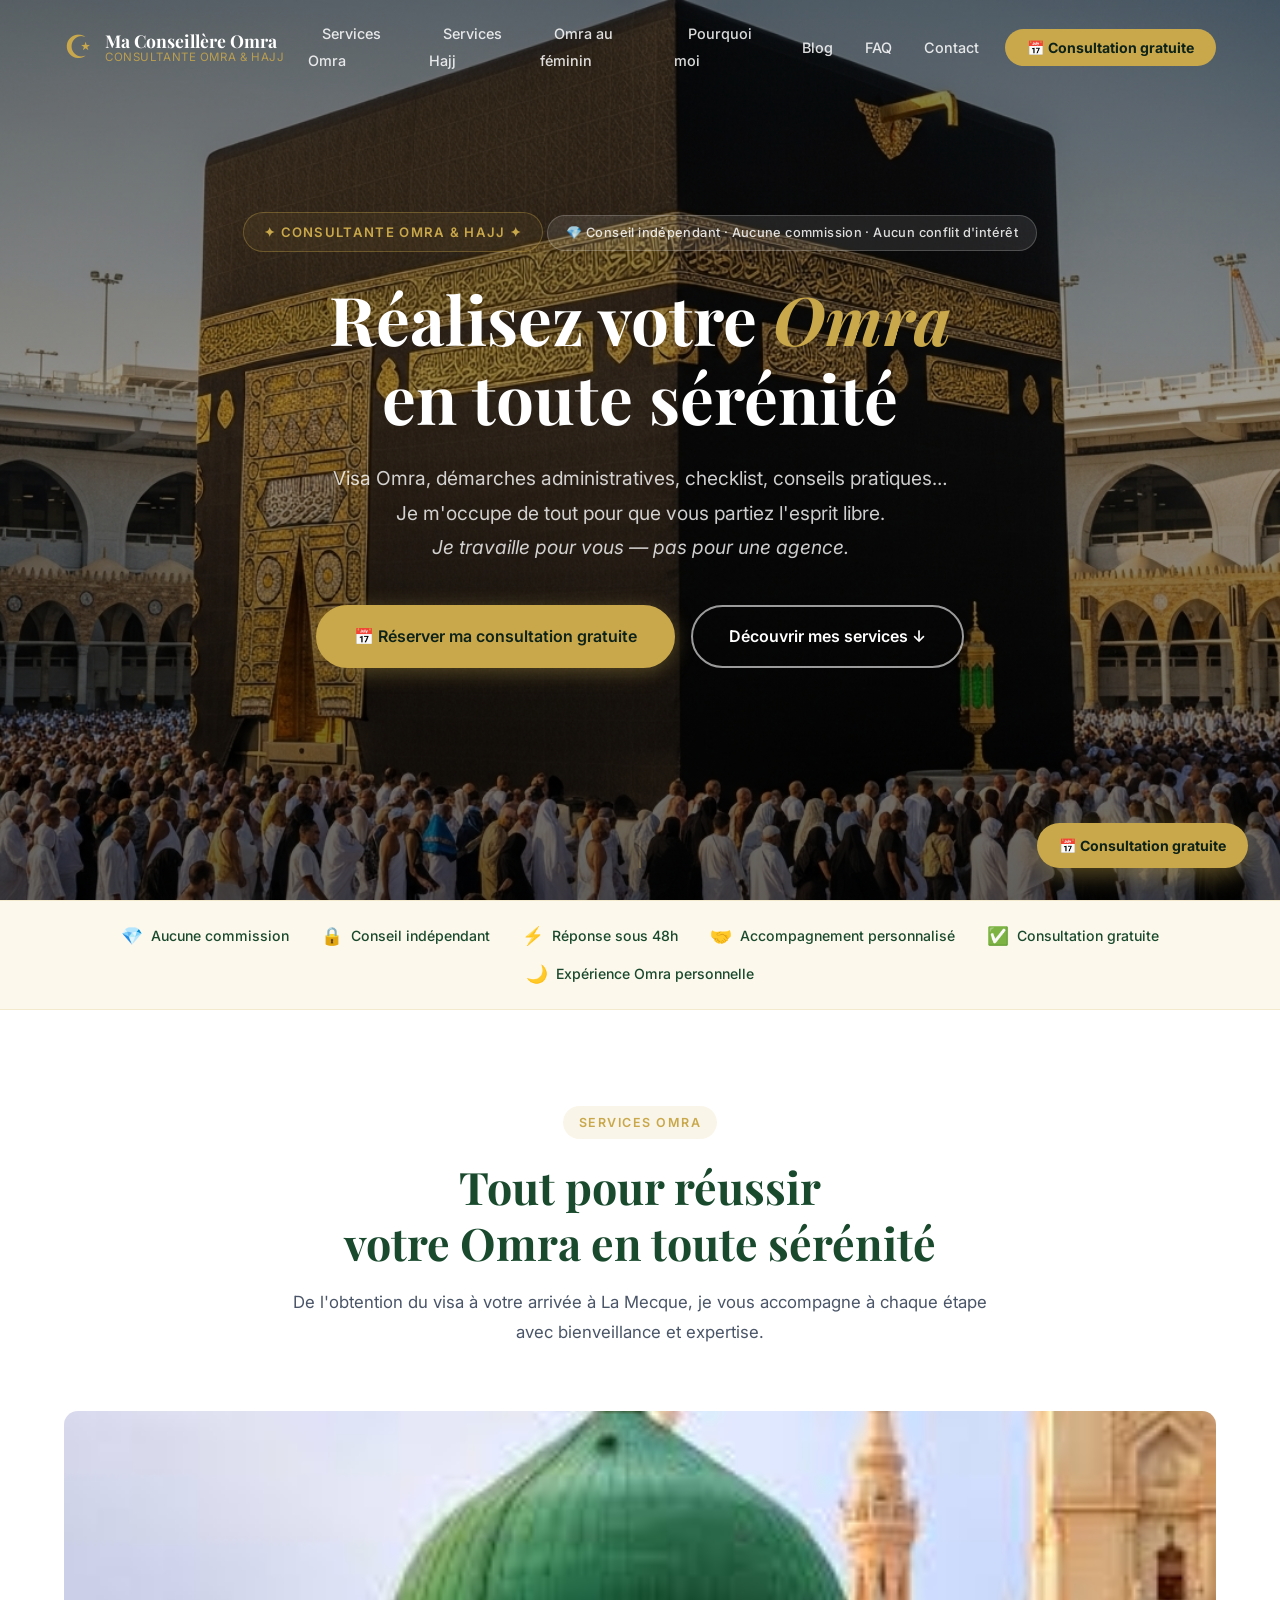
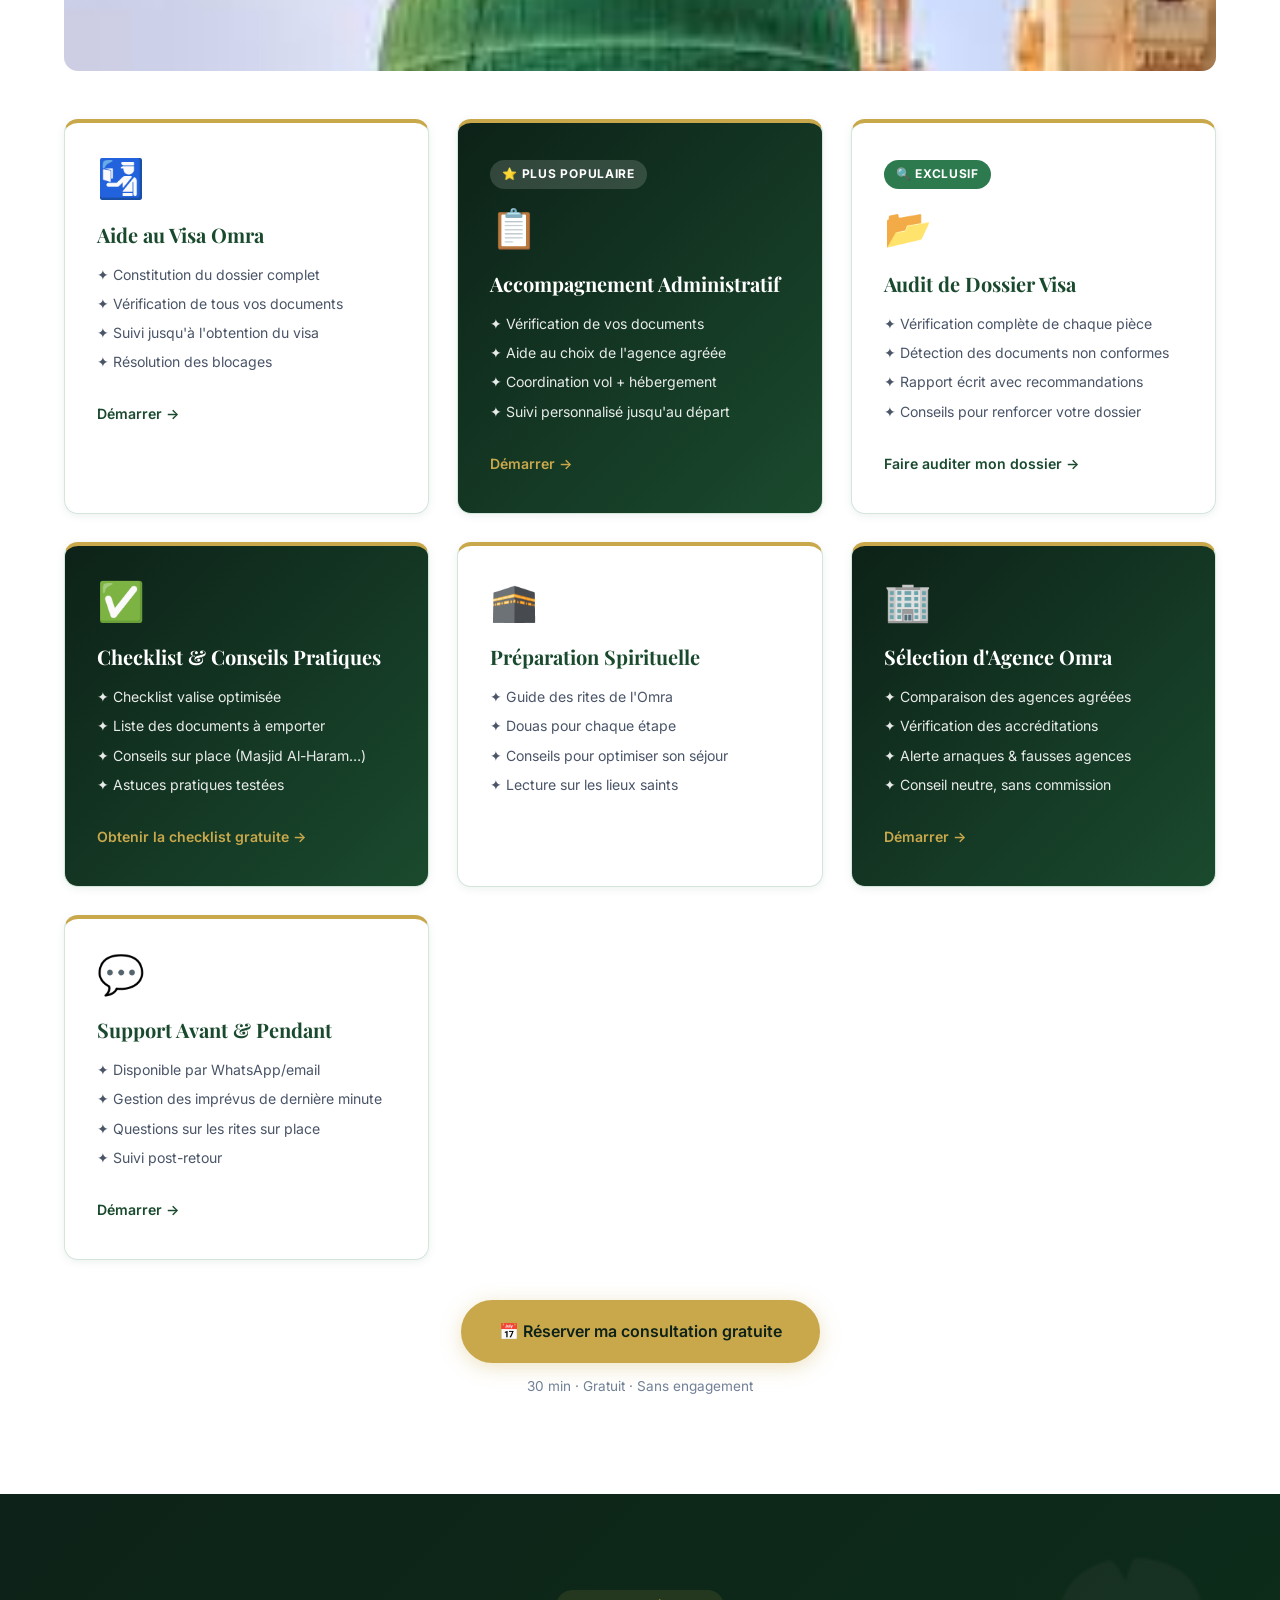
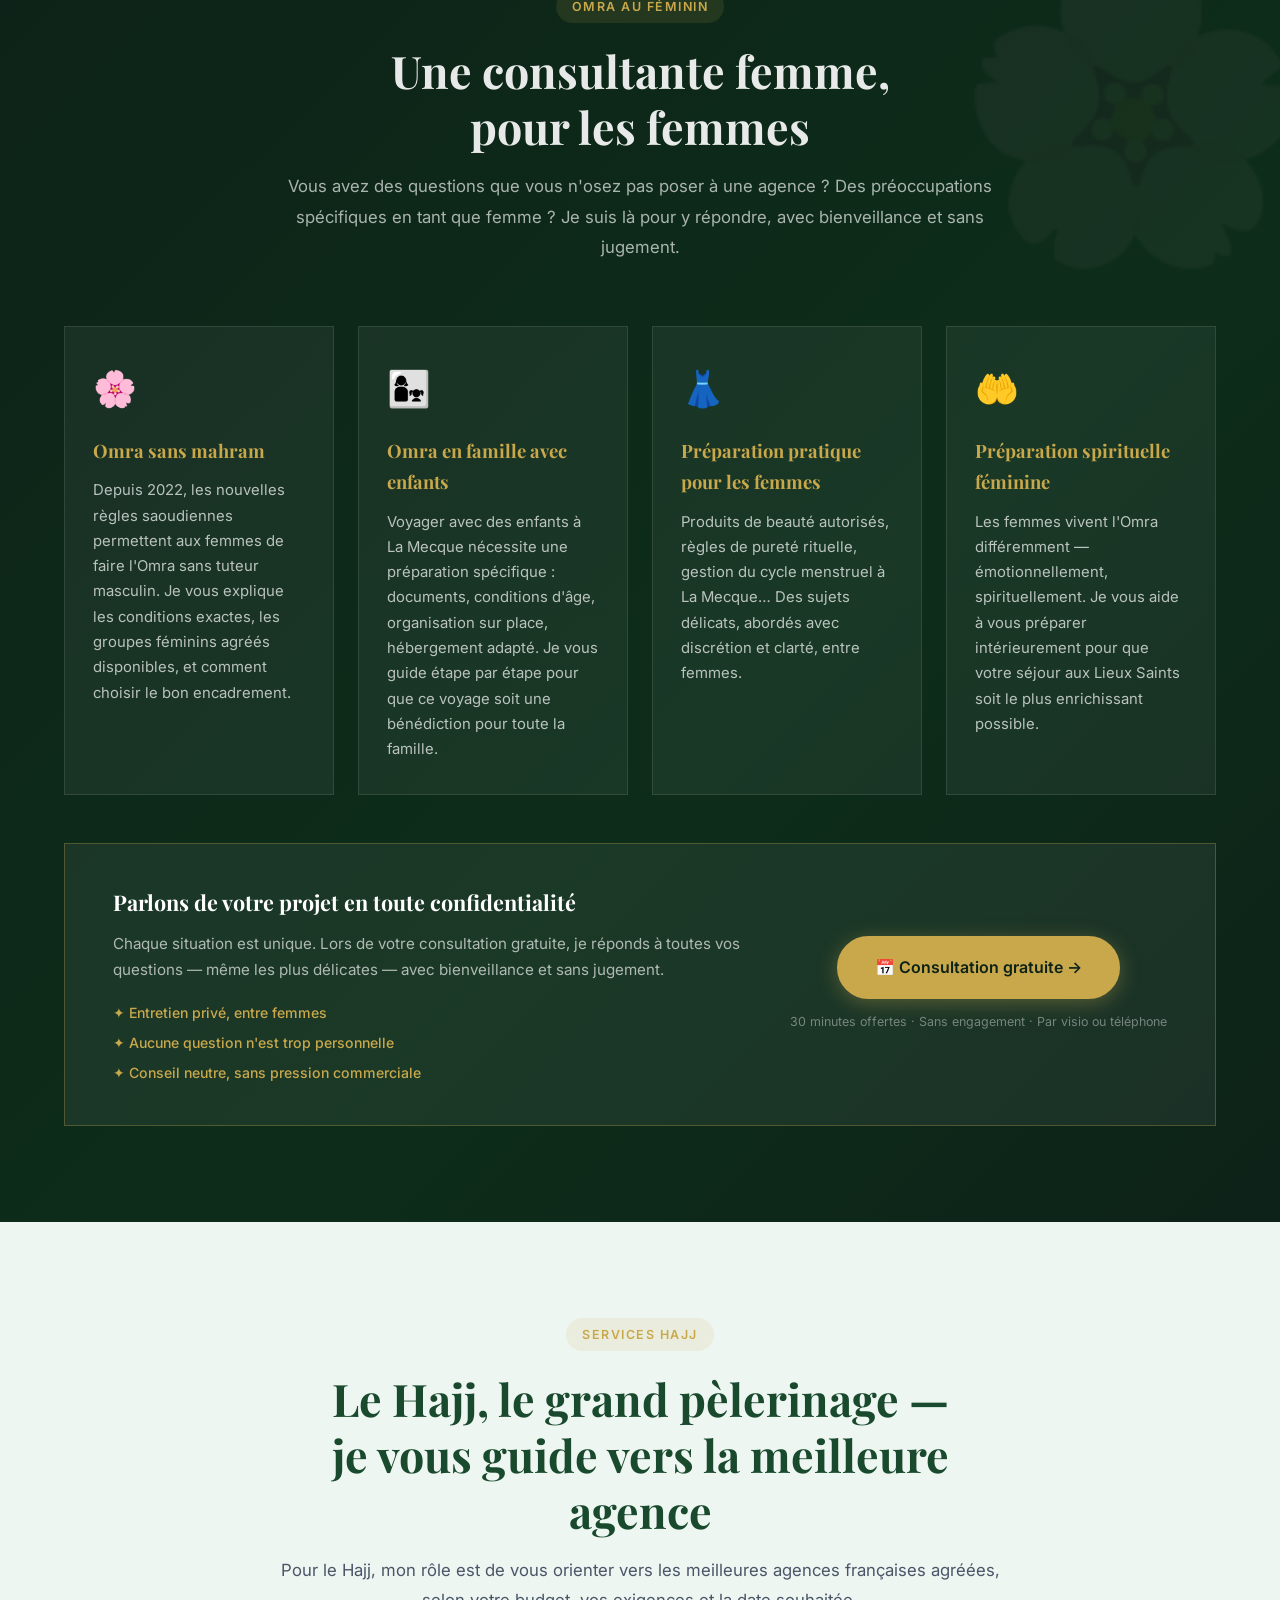
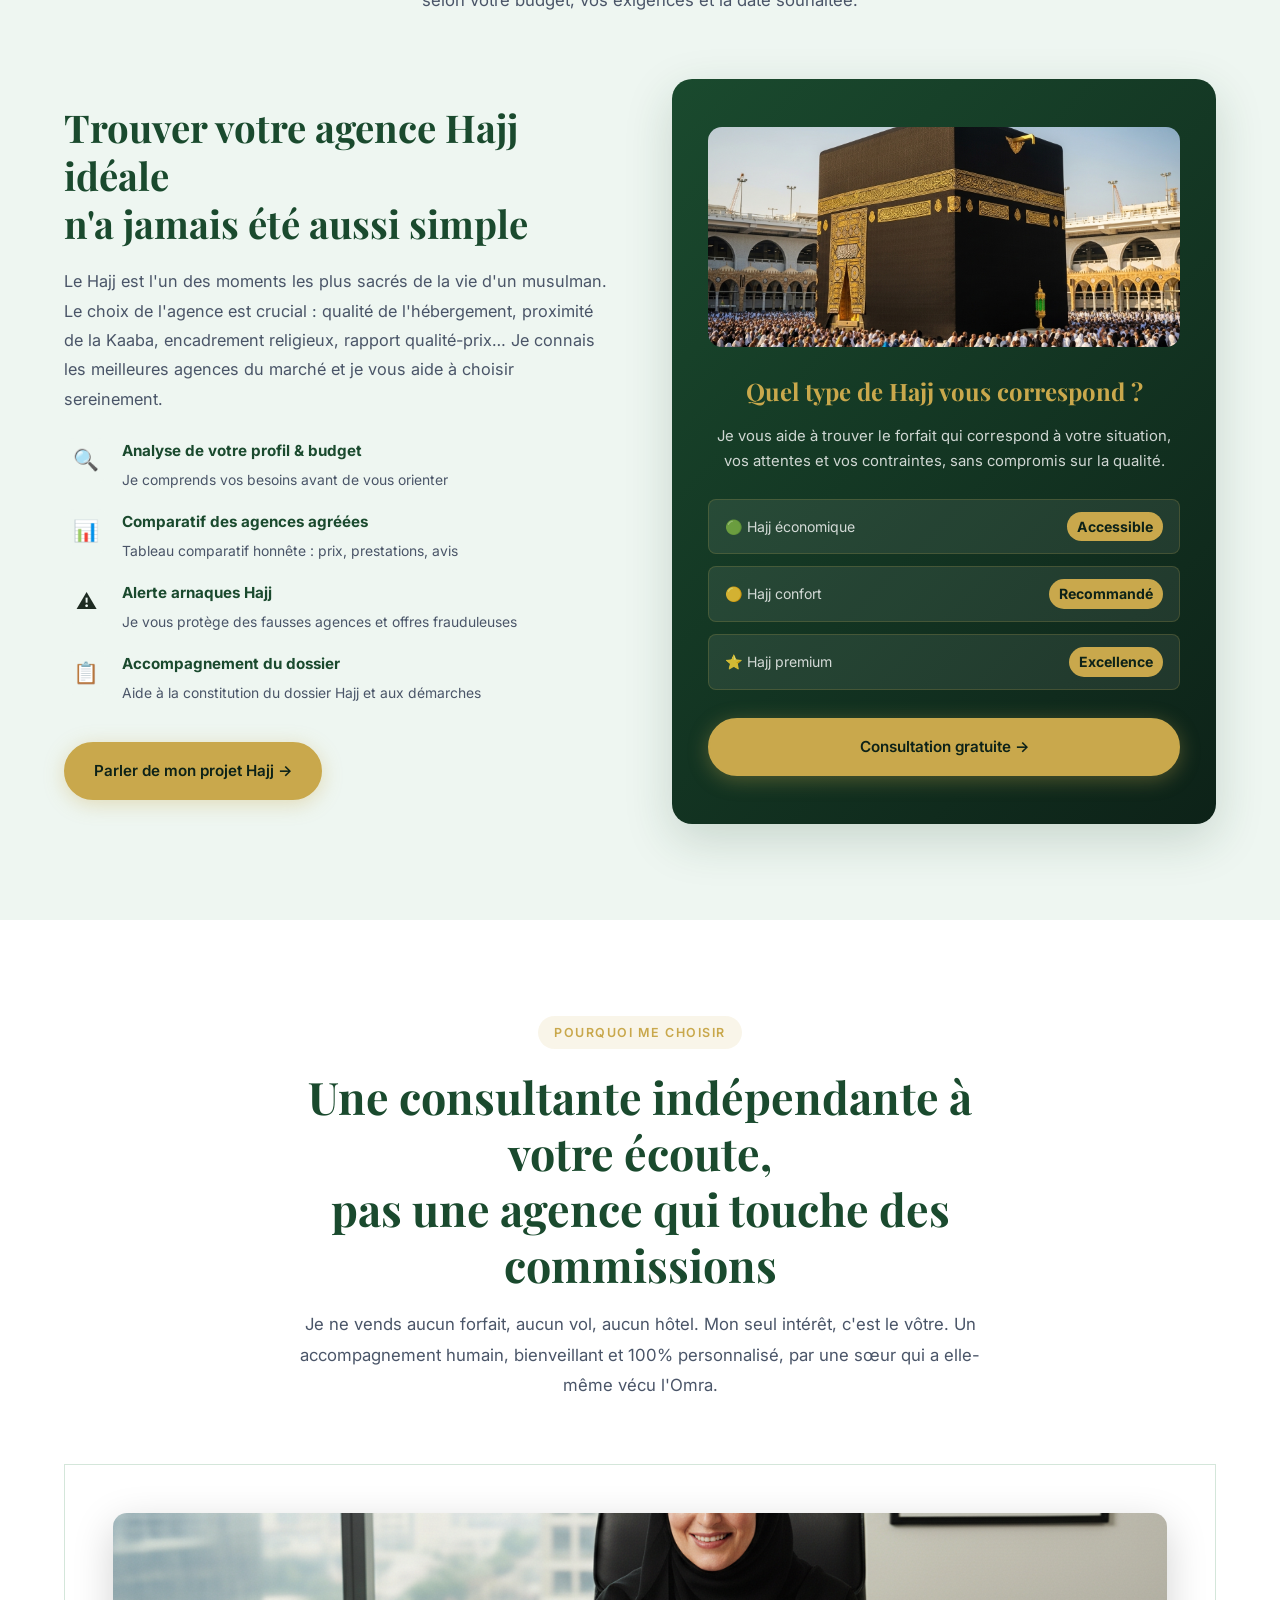
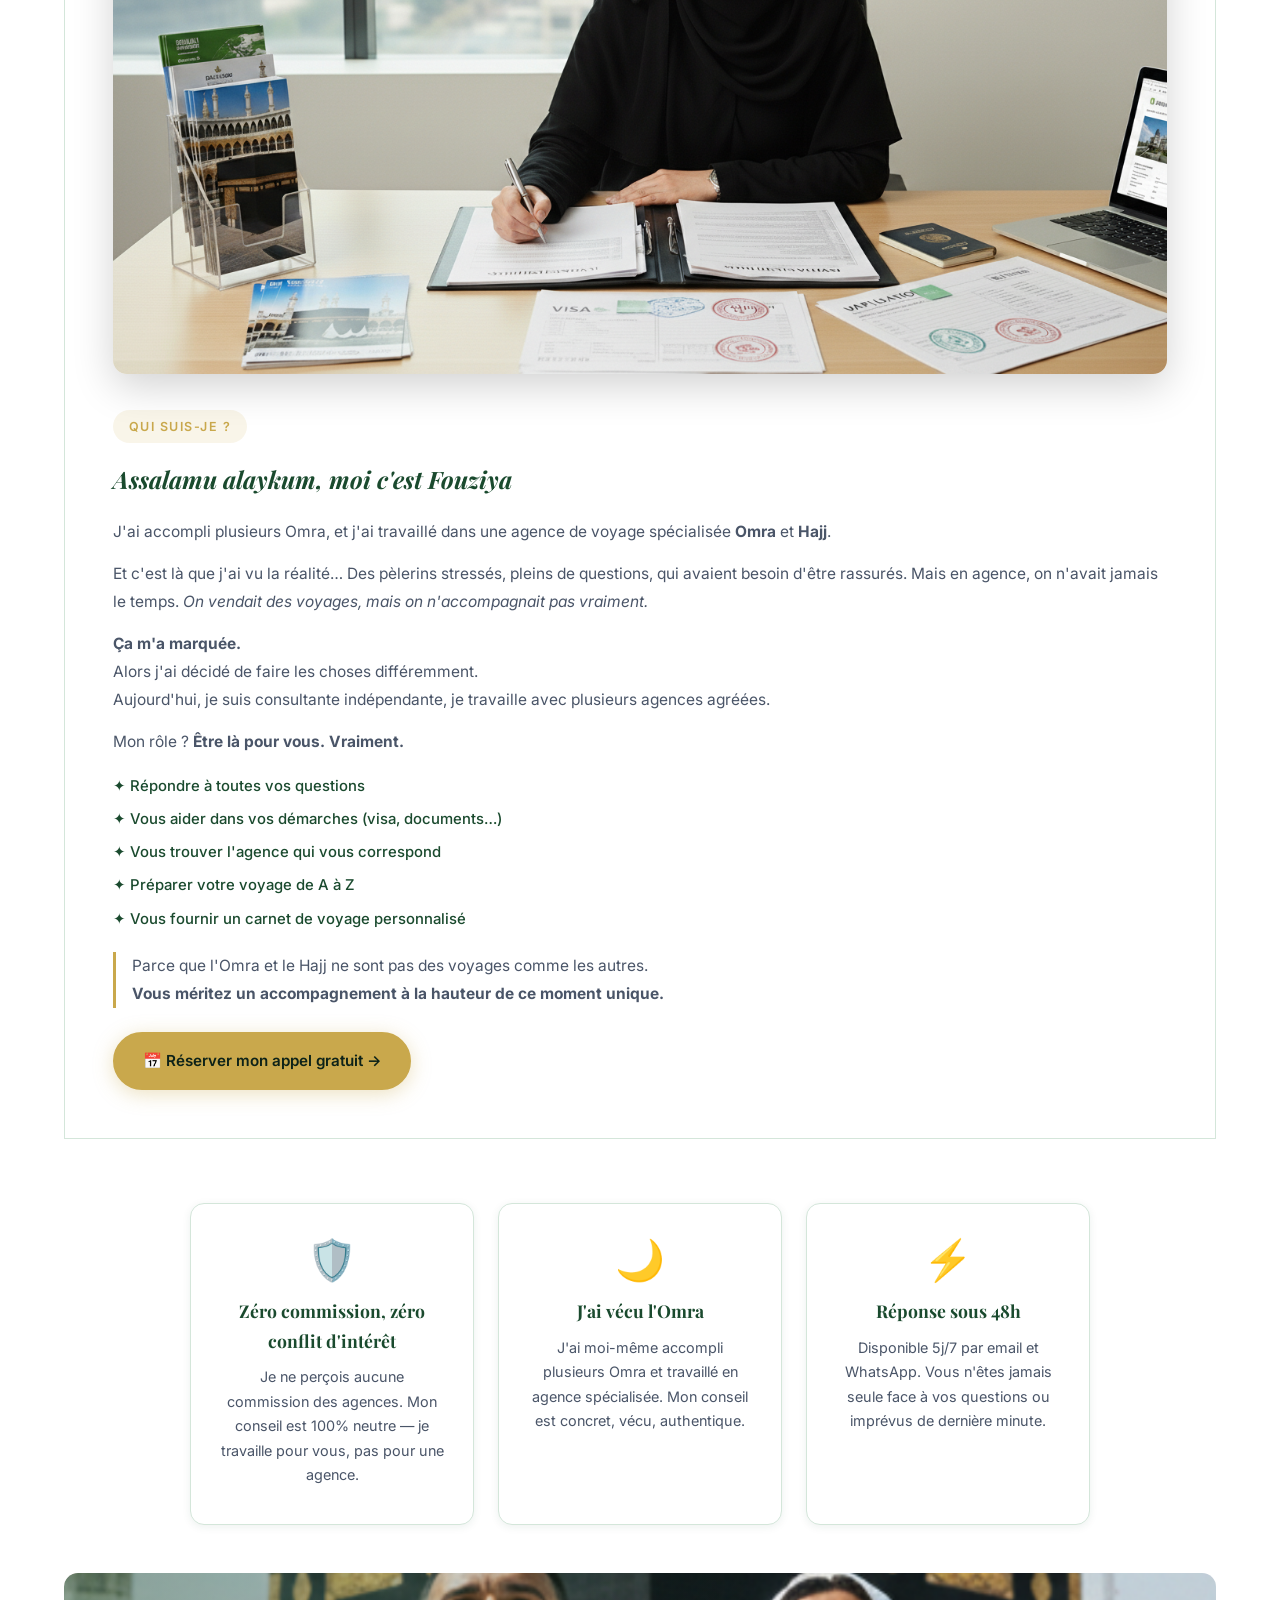
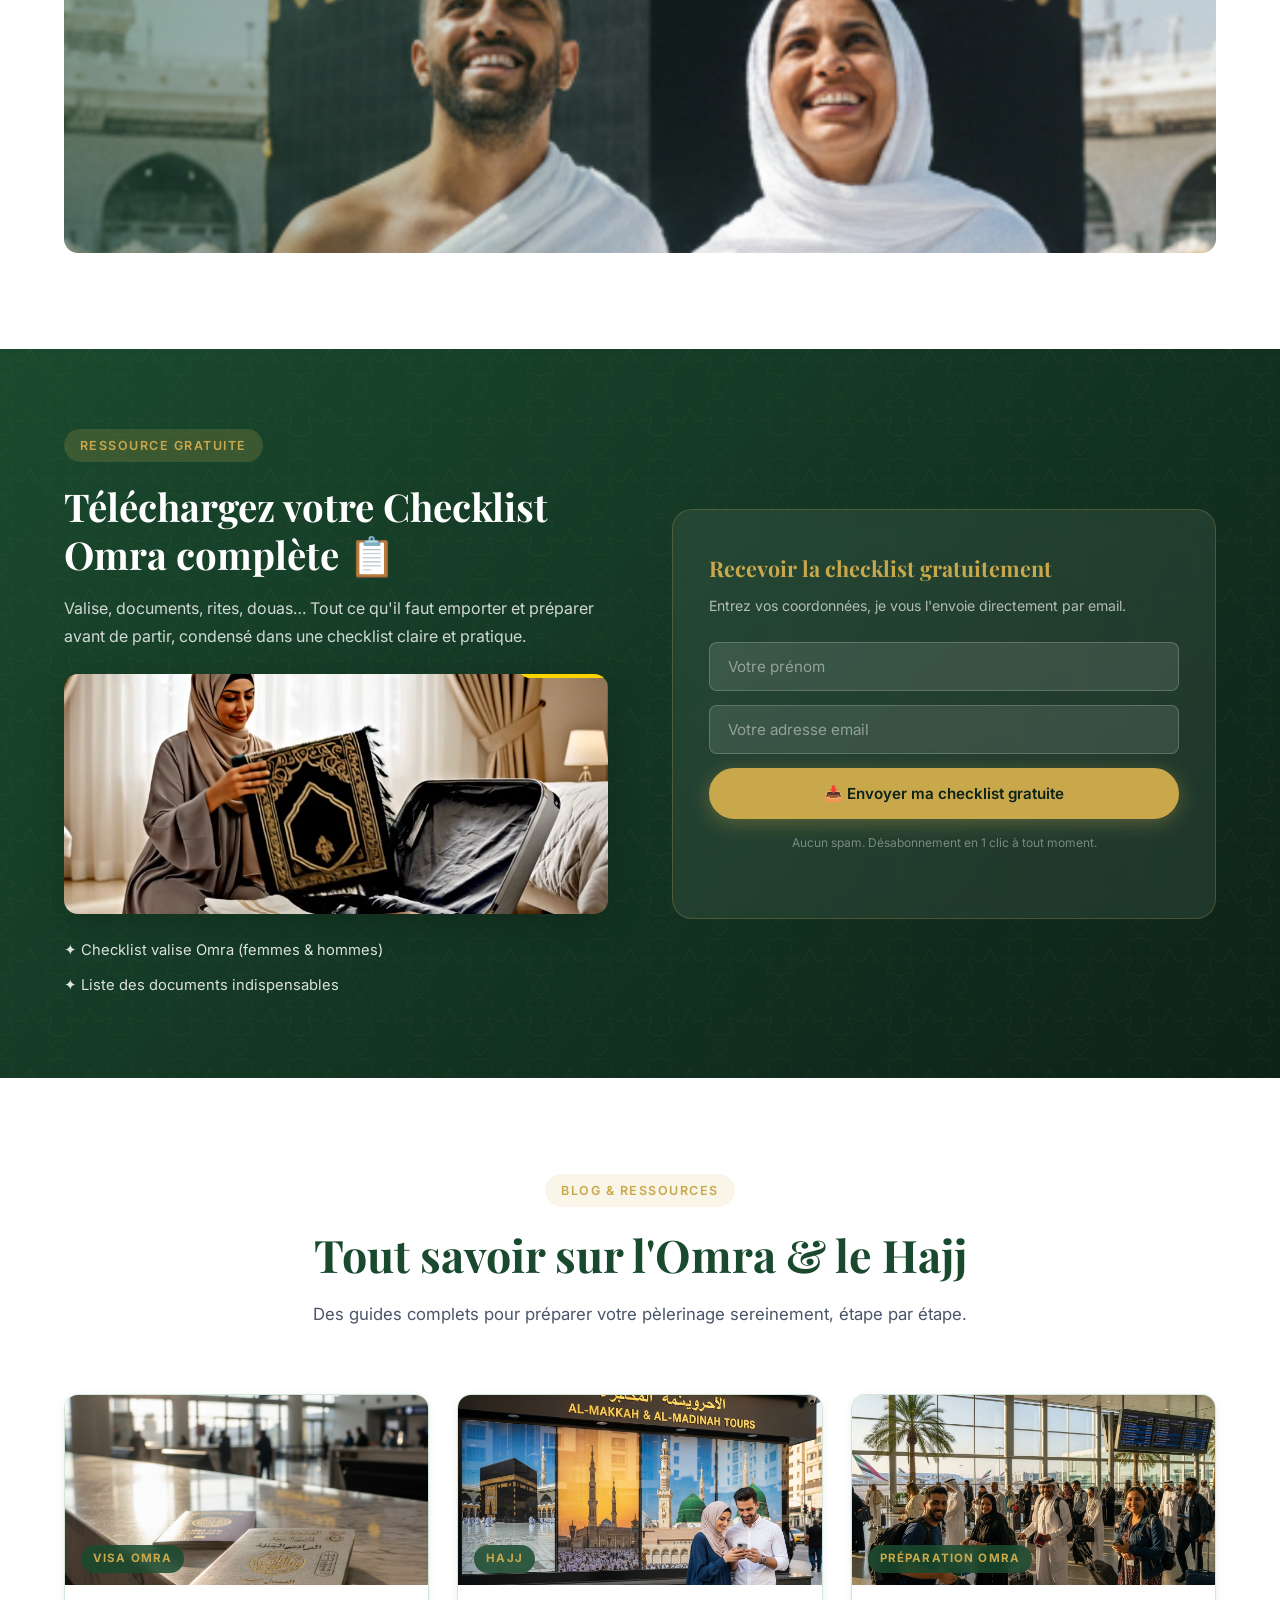
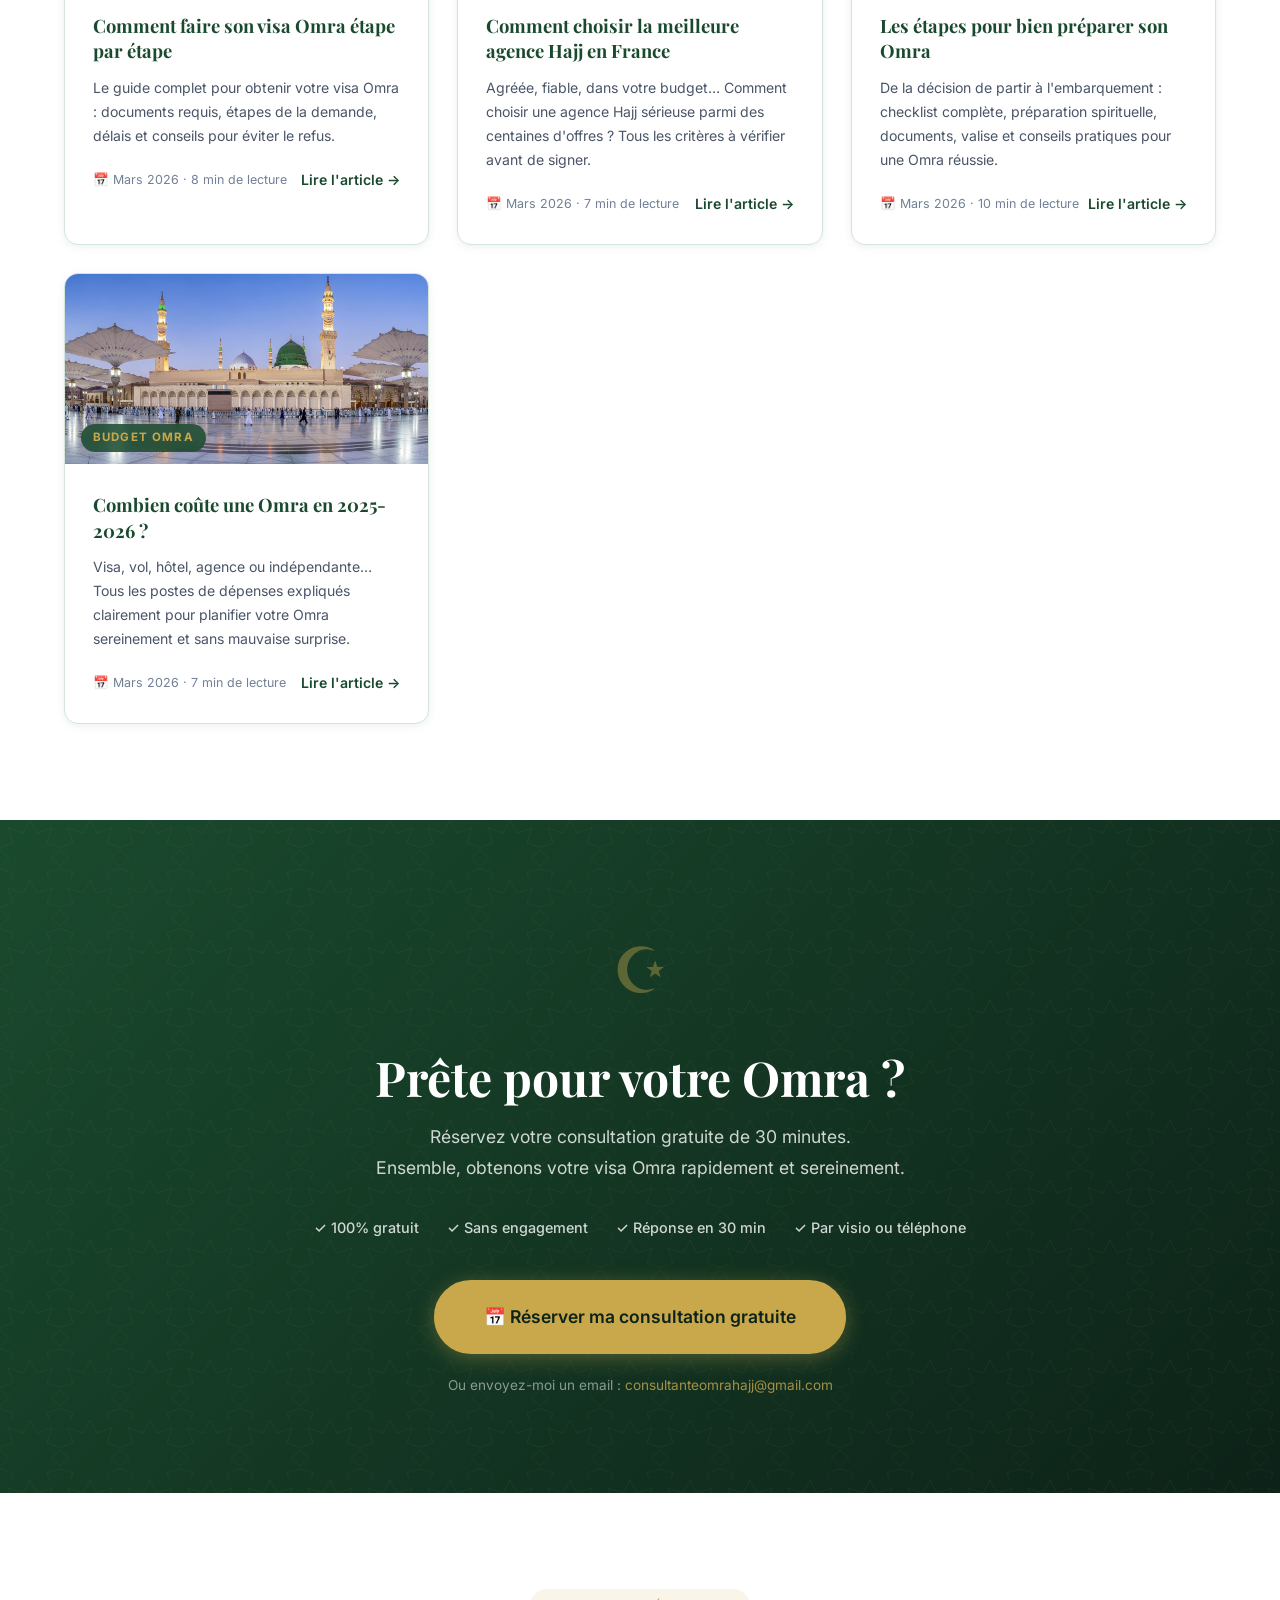
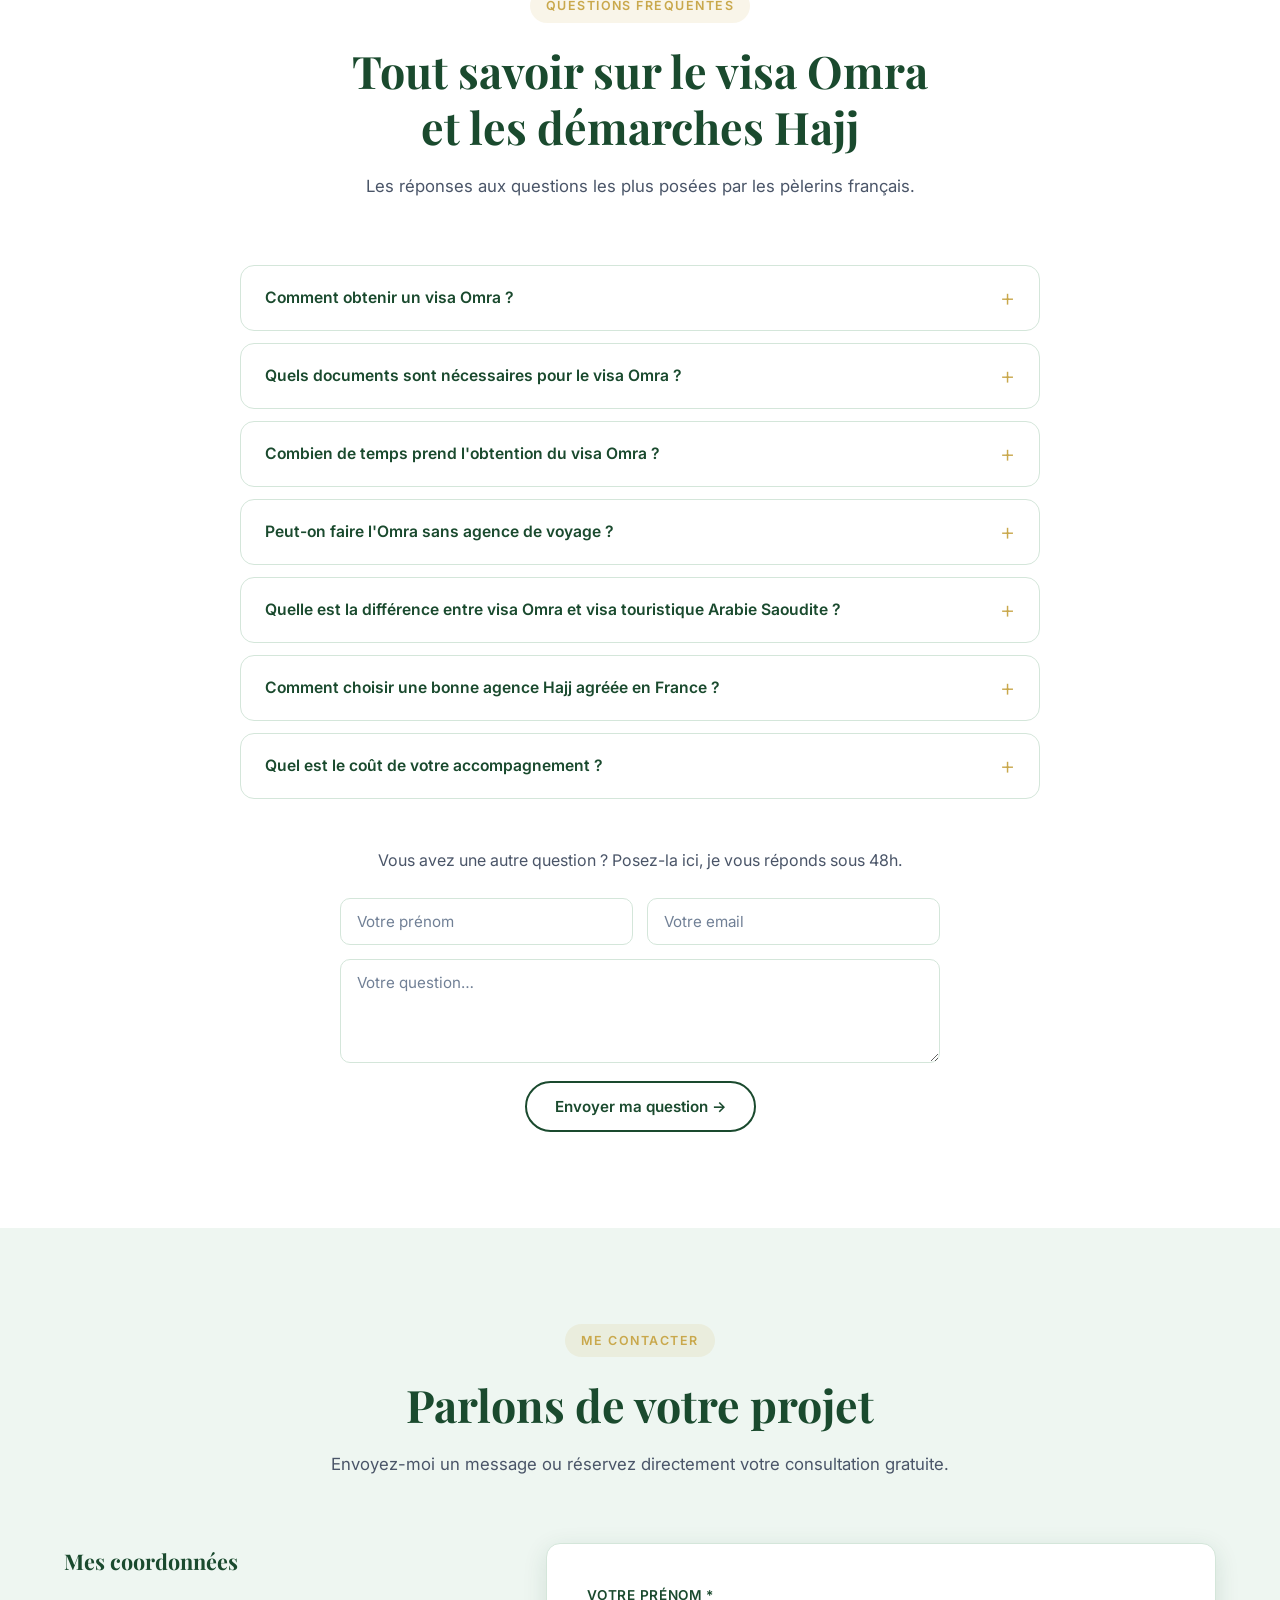
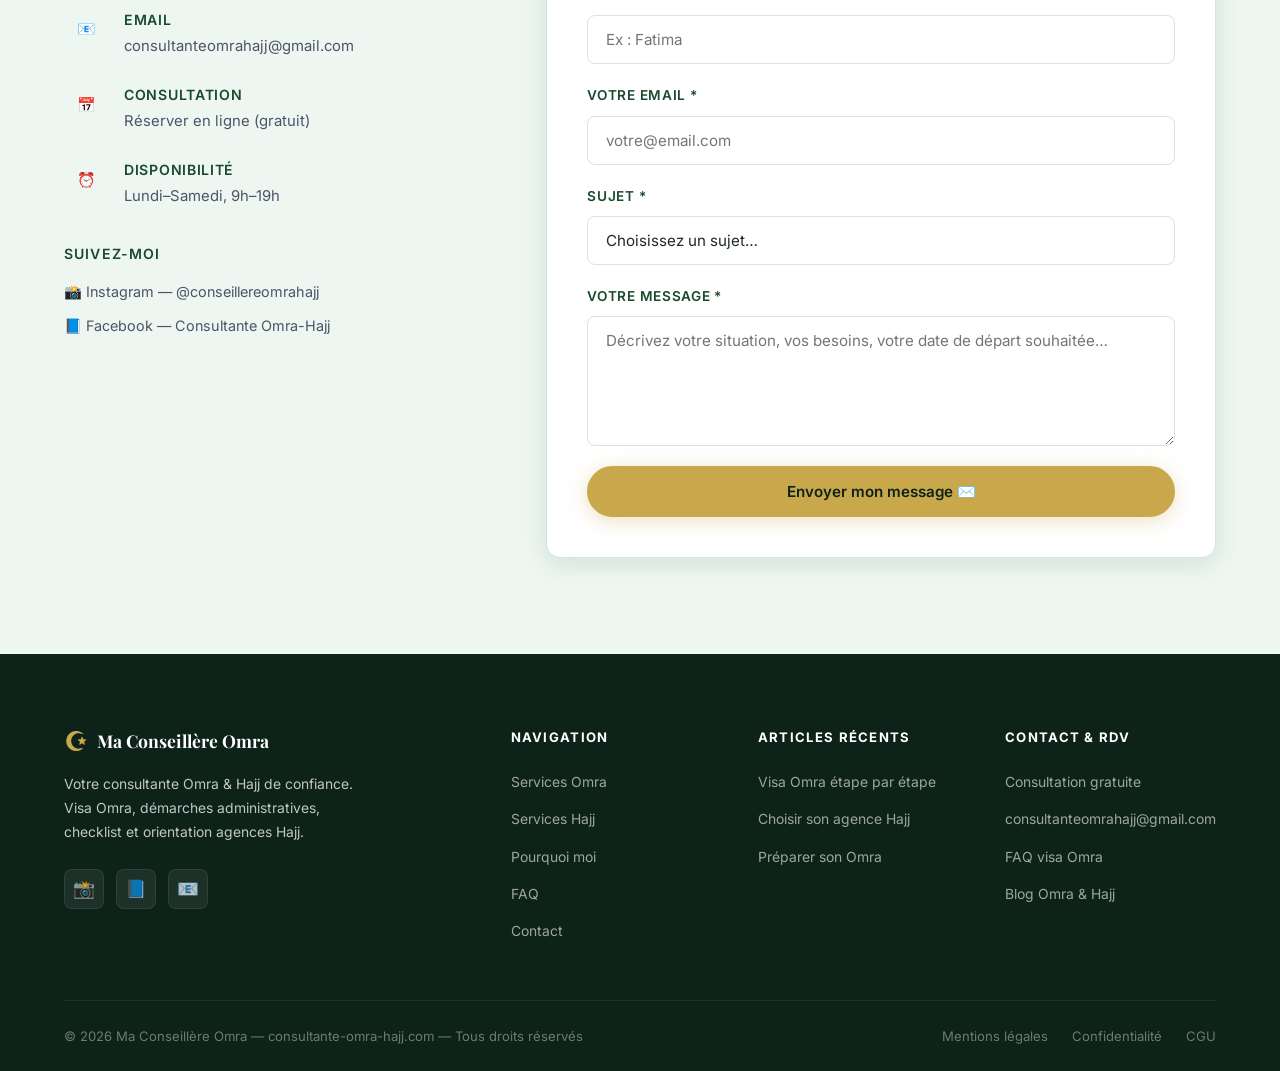
==== index.html @ 5b38e961 "🕌 Premier commit — Site Ma Conseillère Omra Site complet : accueil, 4 articles de blog, checklist, f" ====
<!DOCTYPE html>
<html lang="fr">
<head>
  <meta charset="UTF-8">
  <meta name="viewport" content="width=device-width, initial-scale=1.0">

  <!-- ── SEO Primary ── -->
  <title>Consultante Omra Hajj Indépendante | Visa Omra Sans Commission | Ma Conseillère Omra</title>
  <meta name="description" content="Consultante Omra & Hajj indépendante — aucune commission, conseil 100% neutre. Visa Omra, démarches administratives, Omra au féminin, orientation agences Hajj. Consultation gratuite !">
  <meta name="keywords" content="omra, visa omra, consultante omra, comment faire un visa omra, démarches omra, préparer son omra, meilleure agence hajj, choisir agence hajj, accompagnement omra, checklist omra, visa arabie saoudite, visa touristique arabie saoudite">
  <meta name="author" content="Ma Conseillère Omra">
  <meta name="robots" content="index, follow">
  <link rel="canonical" href="https://consultante-omra-hajj.com/">

  <!-- ── Open Graph ── -->
  <meta property="og:type"        content="website">
  <meta property="og:url"         content="https://consultante-omra-hajj.com/">
  <meta property="og:title"       content="Consultante Omra Hajj | Visa Omra France | Ma Conseillère Omra">
  <meta property="og:description" content="Accompagnement visa Omra, démarches administratives, checklist et conseils pratiques. Orientation vers les meilleures agences Hajj selon votre budget. Consultation gratuite !">
  <meta property="og:image"       content="https://consultante-omra-hajj.com/og-image.jpg">
  <meta property="og:locale"      content="fr_FR">

  <!-- ── Twitter Card ── -->
  <meta name="twitter:card"        content="summary_large_image">
  <meta name="twitter:title"       content="Consultante Omra Hajj | Ma Conseillère Omra">
  <meta name="twitter:description" content="Visa Omra, démarches, checklist et orientation agences Hajj. Consultation gratuite !">

  <!-- ── Schema.org ── -->
  <script type="application/ld+json">
  {
    "@context": "https://schema.org",
    "@type": "ProfessionalService",
    "name": "Ma Conseillère Omra - Consultante Omra Hajj",
    "description": "Accompagnement personnalisé pour votre Omra & Hajj : visa, démarches administratives, checklist, conseils pratiques et orientation agences.",
    "url": "https://consultante-omra-hajj.com",
    "email": "consultanteomrahajj@gmail.com",
    "priceRange": "€",
    "serviceType": ["Conseil Omra", "Aide Visa Omra", "Accompagnement Hajj"],
    "availableLanguage": "fr",
    "hasOfferCatalog": {
      "@type": "OfferCatalog",
      "name": "Services Omra & Hajj",
      "itemListElement": [
        { "@type": "Offer", "name": "Aide au Visa Omra", "description": "Accompagnement complet pour l'obtention du visa touristique Arabie Saoudite" },
        { "@type": "Offer", "name": "Accompagnement Administratif Omra", "description": "Prise en charge de toutes les démarches administratives pour l'Omra" },
        { "@type": "Offer", "name": "Orientation Agences Hajj", "description": "Comparaison et sélection des meilleures agences Hajj agréées" }
      ]
    }
  }
  </script>

  <!-- ── FAQPage Schema (rich snippets Google) ── -->
  <script type="application/ld+json">
  {
    "@context": "https://schema.org",
    "@type": "FAQPage",
    "mainEntity": [
      {
        "@type": "Question",
        "name": "Comment obtenir un visa Omra ?",
        "acceptedAnswer": {
          "@type": "Answer",
          "text": "La solution la plus simple est le visa touristique e-Visa pour l'Arabie Saoudite, qui autorise également la pratique de l'Omra. Il s'obtient en ligne, rapidement, avec un dossier bien constitué."
        }
      },
      {
        "@type": "Question",
        "name": "Quels documents sont nécessaires pour le visa Omra ?",
        "acceptedAnswer": {
          "@type": "Answer",
          "text": "Les documents généralement requis sont : un passeport valide 6 mois après la date de retour, des photos d'identité récentes fond blanc, et une réservation vol + hôtel confirmée."
        }
      },
      {
        "@type": "Question",
        "name": "Combien de temps prend l'obtention du visa Omra ?",
        "acceptedAnswer": {
          "@type": "Answer",
          "text": "Avec un dossier bien constitué, le visa Omra est généralement obtenu en 3 à 7 jours ouvrés. Durant les périodes de forte demande (Ramadan, saison Hajj), ce délai peut s'allonger à 2-3 semaines. Il est recommandé d'anticiper ses démarches au minimum 6 semaines avant le départ souhaité."
        }
      },
      {
        "@type": "Question",
        "name": "Peut-on faire l'Omra sans agence de voyage ?",
        "acceptedAnswer": {
          "@type": "Answer",
          "text": "Oui, vous pouvez faire votre Omra de manière indépendante sans passer par une agence de voyage : obtention du visa, réservation de l'hôtel à La Mecque et Médine, recherche des vols, organisation des transferts sur place."
        }
      },
      {
        "@type": "Question",
        "name": "Quelle est la différence entre visa Omra et visa touristique Arabie Saoudite ?",
        "acceptedAnswer": {
          "@type": "Answer",
          "text": "Le visa Omra est spécifiquement dédié au pèlerinage, lié à une agence agréée. Le visa touristique (e-Visa) permet également de faire l'Omra tout en visitant d'autres régions d'Arabie Saoudite, avec plus de flexibilité."
        }
      },
      {
        "@type": "Question",
        "name": "Comment choisir une bonne agence Hajj agréée en France ?",
        "acceptedAnswer": {
          "@type": "Answer",
          "text": "Pour choisir une agence Hajj fiable : vérifiez qu'elle est sur la liste officielle des agences agréées par le Consulat d'Arabie Saoudite en France, consultez les avis clients vérifiés, comparez les prestations incluses (hébergement, transport, encadrement religieux), et méfiez-vous des prix anormalement bas."
        }
      },
      {
        "@type": "Question",
        "name": "Quel est le coût de l'accompagnement de la consultante Omra ?",
        "acceptedAnswer": {
          "@type": "Answer",
          "text": "La première consultation de 30 minutes est entièrement gratuite et sans engagement. Les tarifs pour l'accompagnement complet varient selon la formule choisie et sont communiqués de façon transparente lors de la consultation."
        }
      }
    ]
  }
  </script>

  <!-- ── Fonts ── -->
  <link rel="preconnect" href="https://fonts.googleapis.com">
  <link rel="preconnect" href="https://fonts.gstatic.com" crossorigin>
  <link href="https://fonts.googleapis.com/css2?family=Playfair+Display:ital,wght@0,400;0,600;0,700;1,400&family=Inter:wght@300;400;500;600;700&display=swap" rel="stylesheet">

  <!-- ── Calendly CSS ── -->
  <link href="https://assets.calendly.com/assets/external/widget.css" rel="stylesheet">

  <!-- ── Styles ── -->
  <link rel="stylesheet" href="style.css">

  <!-- ── Favicon ── -->
  <link rel="icon" type="image/svg+xml" href="data:image/svg+xml,<svg xmlns='http://www.w3.org/2000/svg' viewBox='0 0 100 100'><text y='.9em' font-size='90'>🕌</text></svg>">
</head>

<body>

<!-- ════════════════════════════════════════════════════════════════════════════
     NAVIGATION
════════════════════════════════════════════════════════════════════════════ -->
<nav class="navbar" id="navbar" role="navigation" aria-label="Navigation principale">
  <div class="nav-container">
    <a href="#accueil" class="nav-logo" aria-label="Ma Conseillère Omra — Accueil">
      <span class="logo-icon" aria-hidden="true">☪</span>
      <div class="logo-text">
        <span class="logo-main">Ma Conseillère Omra</span>
        <span class="logo-sub">Consultante Omra &amp; Hajj</span>
      </div>
    </a>

    <ul class="nav-menu" id="nav-menu" role="menubar">
      <li role="none"><a href="#services-omra" class="nav-link" role="menuitem">Services Omra</a></li>
      <li role="none"><a href="#services-hajj" class="nav-link" role="menuitem">Services Hajj</a></li>
      <li role="none"><a href="#omra-femmes" class="nav-link" role="menuitem">Omra au féminin</a></li>
      <li role="none"><a href="#pourquoi" class="nav-link" role="menuitem">Pourquoi moi</a></li>
      <li role="none"><a href="#blog" class="nav-link" role="menuitem">Blog</a></li>
      <li role="none"><a href="#faq" class="nav-link" role="menuitem">FAQ</a></li>
      <li role="none"><a href="#contact" class="nav-link" role="menuitem">Contact</a></li>
      <li role="none">
        <a href="#" class="nav-cta" onclick="openCalendly(); return false;" role="menuitem">
          📅 Consultation gratuite
        </a>
      </li>
    </ul>

    <button class="nav-toggle" id="nav-toggle" aria-label="Ouvrir le menu" aria-expanded="false">
      <span></span><span></span><span></span>
    </button>
  </div>
</nav>


<!-- ════════════════════════════════════════════════════════════════════════════
     HERO
════════════════════════════════════════════════════════════════════════════ -->
<section class="hero" id="accueil" aria-label="Page d'accueil">
  <div class="hero-bg" aria-hidden="true"></div>

  <div class="hero-content">
    <div class="hero-badge">✦ Consultante Omra &amp; Hajj ✦</div>
    <div class="hero-independent-badge">💎 Conseil indépendant · Aucune commission · Aucun conflit d'intérêt</div>

    <h1 class="hero-title">
      Réalisez votre <span class="highlight">Omra</span><br>
      en toute sérénité
    </h1>

    <p class="hero-subtitle">
      Visa Omra, démarches administratives, checklist, conseils pratiques…<br>
      Je m'occupe de tout pour que vous partiez l'esprit libre.<br>
      <em>Je travaille pour vous — pas pour une agence.</em>
    </p>

    <div class="hero-cta-group">
      <a href="#" class="btn btn-primary btn-lg" onclick="openCalendly(); return false;">
        📅 Réserver ma consultation gratuite
      </a>
      <a href="#services-omra" class="btn btn-outline btn-lg">
        Découvrir mes services ↓
      </a>
    </div>

  </div>

  <div class="hero-scroll" aria-hidden="true">
    <a href="#services-omra"><span class="scroll-line"></span></a>
  </div>
</section>


<!-- ── Trust Bar ── -->
<div class="trust-bar" aria-label="Garanties">
  <div class="container">
    <div class="trust-items">
      <div class="trust-item"><span class="trust-icon">💎</span> <span>Aucune commission</span></div>
      <div class="trust-item"><span class="trust-icon">🔒</span> <span>Conseil indépendant</span></div>
      <div class="trust-item"><span class="trust-icon">⚡</span> <span>Réponse sous 48h</span></div>
      <div class="trust-item"><span class="trust-icon">🤝</span> <span>Accompagnement personnalisé</span></div>
      <div class="trust-item"><span class="trust-icon">✅</span> <span>Consultation gratuite</span></div>
      <div class="trust-item"><span class="trust-icon">🌙</span> <span>Expérience Omra personnelle</span></div>
    </div>
  </div>
</div>


<!-- ════════════════════════════════════════════════════════════════════════════
     SERVICES OMRA
════════════════════════════════════════════════════════════════════════════ -->
<section class="section" id="services-omra" aria-labelledby="omra-title">
  <div class="container">
    <div class="section-header">
      <span class="section-tag">Services Omra</span>
      <h2 class="section-title" id="omra-title">
        Tout pour réussir<br>votre Omra en toute sérénité
      </h2>
      <p class="section-subtitle">
        De l'obtention du visa à votre arrivée à La Mecque, je vous accompagne à chaque étape avec bienveillance et expertise.
      </p>
    </div>

    <div class="section-photo-banner reveal">
      <img src="images/dome-prophete.jpg" alt="Dôme vert de la Mosquée du Prophète, Médine" loading="lazy">
    </div>

    <div class="services-grid">

      <!-- Visa Omra — BLANC -->
      <div class="service-card reveal">
        <div class="service-icon">🛂</div>
        <h3 class="service-title">Aide au Visa Omra</h3>
        <ul class="service-list">
          <li>✦ Constitution du dossier complet</li>
          <li>✦ Vérification de tous vos documents</li>
          <li>✦ Suivi jusqu'à l'obtention du visa</li>
          <li>✦ Résolution des blocages</li>
        </ul>
        <a href="#" class="service-link" onclick="openCalendly(); return false;">Démarrer →</a>
      </div>

      <!-- Accompagnement Administratif — VERT -->
      <div class="service-card service-card--green reveal reveal-delay-1">
        <div class="service-badge">⭐ Plus populaire</div>
        <div class="service-icon">📋</div>
        <h3 class="service-title">Accompagnement Administratif</h3>
        <ul class="service-list">
          <li>✦ Vérification de vos documents</li>
          <li>✦ Aide au choix de l'agence agréée</li>
          <li>✦ Coordination vol + hébergement</li>
          <li>✦ Suivi personnalisé jusqu'au départ</li>
        </ul>
        <a href="#" class="service-link" onclick="openCalendly(); return false;">Démarrer →</a>
      </div>

      <!-- Audit dossier visa — BLANC -->
      <div class="service-card reveal reveal-delay-2">
        <div class="service-badge service-badge--new">🔍 Exclusif</div>
        <div class="service-icon">📂</div>
        <h3 class="service-title">Audit de Dossier Visa</h3>
        <ul class="service-list">
          <li>✦ Vérification complète de chaque pièce</li>
          <li>✦ Détection des documents non conformes</li>
          <li>✦ Rapport écrit avec recommandations</li>
          <li>✦ Conseils pour renforcer votre dossier</li>
        </ul>
        <a href="#" class="service-link" onclick="openCalendly(); return false;">Faire auditer mon dossier →</a>
      </div>

      <!-- Checklist & conseils — VERT -->
      <div class="service-card service-card--green reveal reveal-delay-3">
        <div class="service-icon">✅</div>
        <h3 class="service-title">Checklist &amp; Conseils Pratiques</h3>
        <ul class="service-list">
          <li>✦ Checklist valise optimisée</li>
          <li>✦ Liste des documents à emporter</li>
          <li>✦ Conseils sur place (Masjid Al-Haram…)</li>
          <li>✦ Astuces pratiques testées</li>
        </ul>
        <a href="#checklist" class="service-link">Obtenir la checklist gratuite →</a>
      </div>

      <!-- Préparation spirituelle — BLANC -->
      <div class="service-card reveal reveal-delay-4">
        <div class="service-icon">🕋</div>
        <h3 class="service-title">Préparation Spirituelle</h3>
        <ul class="service-list">
          <li>✦ Guide des rites de l'Omra</li>
          <li>✦ Douas pour chaque étape</li>
          <li>✦ Conseils pour optimiser son séjour</li>
          <li>✦ Lecture sur les lieux saints</li>
        </ul>
      </div>

      <!-- Sélection agence — VERT -->
      <div class="service-card service-card--green reveal reveal-delay-5">
        <div class="service-icon">🏢</div>
        <h3 class="service-title">Sélection d'Agence Omra</h3>
        <ul class="service-list">
          <li>✦ Comparaison des agences agréées</li>
          <li>✦ Vérification des accréditations</li>
          <li>✦ Alerte arnaques &amp; fausses agences</li>
          <li>✦ Conseil neutre, sans commission</li>
        </ul>
        <a href="#" class="service-link" onclick="openCalendly(); return false;">Démarrer →</a>
      </div>

      <!-- Support voyage — BLANC -->
      <div class="service-card reveal reveal-delay-5">
        <div class="service-icon">💬</div>
        <h3 class="service-title">Support Avant &amp; Pendant</h3>
        <ul class="service-list">
          <li>✦ Disponible par WhatsApp/email</li>
          <li>✦ Gestion des imprévus de dernière minute</li>
          <li>✦ Questions sur les rites sur place</li>
          <li>✦ Suivi post-retour</li>
        </ul>
        <a href="#" class="service-link" onclick="openCalendly(); return false;">Démarrer →</a>
      </div>

    </div>

    <div style="text-align:center; margin-top:40px;">
      <a href="#" class="btn btn-primary btn-lg" onclick="openCalendly(); return false;">📅 Réserver ma consultation gratuite</a>
      <p style="margin-top:12px; font-size:.85rem; color:var(--text-light)">30 min · Gratuit · Sans engagement</p>
    </div>

  </div>
</section>


<!-- ════════════════════════════════════════════════════════════════════════════
     OMRA AU FÉMININ
════════════════════════════════════════════════════════════════════════════ -->
<section class="section section--femmes" id="omra-femmes" aria-labelledby="femmes-title">
  <div class="container">
    <div class="section-header">
      <span class="section-tag">Omra au féminin</span>
      <h2 class="section-title" id="femmes-title">
        Une consultante femme,<br>pour les femmes
      </h2>
      <p class="section-subtitle">
        Vous avez des questions que vous n'osez pas poser à une agence ? Des préoccupations spécifiques en tant que femme ? Je suis là pour y répondre, avec bienveillance et sans jugement.
      </p>
    </div>

    <div class="femmes-grid">

      <div class="femme-card reveal">
        <div class="femme-card-icon">🌸</div>
        <h3>Omra sans mahram</h3>
        <p>Depuis 2022, les nouvelles règles saoudiennes permettent aux femmes de faire l'Omra sans tuteur masculin. Je vous explique les conditions exactes, les groupes féminins agréés disponibles, et comment choisir le bon encadrement.</p>
      </div>

      <div class="femme-card reveal reveal-delay-1">
        <div class="femme-card-icon">👩‍👧</div>
        <h3>Omra en famille avec enfants</h3>
        <p>Voyager avec des enfants à La Mecque nécessite une préparation spécifique : documents, conditions d'âge, organisation sur place, hébergement adapté. Je vous guide étape par étape pour que ce voyage soit une bénédiction pour toute la famille.</p>
      </div>

      <div class="femme-card reveal reveal-delay-2">
        <div class="femme-card-icon">👗</div>
        <h3>Préparation pratique pour les femmes</h3>
        <p>Produits de beauté autorisés, règles de pureté rituelle, gestion du cycle menstruel à La Mecque… Des sujets délicats, abordés avec discrétion et clarté, entre femmes.</p>
      </div>

      <div class="femme-card reveal reveal-delay-3">
        <div class="femme-card-icon">🤲</div>
        <h3>Préparation spirituelle féminine</h3>
        <p>Les femmes vivent l'Omra différemment — émotionnellement, spirituellement. Je vous aide à vous préparer intérieurement pour que votre séjour aux Lieux Saints soit le plus enrichissant possible.</p>
      </div>

    </div>

    <div class="femmes-cta reveal">
      <div class="femmes-cta-inner">
        <div class="femmes-cta-text">
          <h3>Parlons de votre projet en toute confidentialité</h3>
          <p>Chaque situation est unique. Lors de votre consultation gratuite, je réponds à toutes vos questions — même les plus délicates — avec bienveillance et sans jugement.</p>
          <ul class="femmes-reassurance">
            <li>✦ Entretien privé, entre femmes</li>
            <li>✦ Aucune question n'est trop personnelle</li>
            <li>✦ Conseil neutre, sans pression commerciale</li>
          </ul>
        </div>
        <div class="femmes-cta-action">
          <a href="#" class="btn btn-primary btn-lg" onclick="openCalendly(); return false;">📅 Consultation gratuite →</a>
          <p class="femmes-note">30 minutes offertes · Sans engagement · Par visio ou téléphone</p>
        </div>
      </div>
    </div>

  </div>
</section>


<!-- ════════════════════════════════════════════════════════════════════════════
     SERVICES HAJJ
════════════════════════════════════════════════════════════════════════════ -->
<section class="section section--alt" id="services-hajj" aria-labelledby="hajj-title">
  <div class="container">
    <div class="section-header">
      <span class="section-tag">Services Hajj</span>
      <h2 class="section-title" id="hajj-title">
        Le Hajj, le grand pèlerinage —<br>je vous guide vers la meilleure agence
      </h2>
      <p class="section-subtitle">
        Pour le Hajj, mon rôle est de vous orienter vers les meilleures agences françaises agréées, selon votre budget, vos exigences et la date souhaitée.
      </p>
    </div>

    <div class="hajj-block">
      <div class="hajj-content reveal">
        <h2>Trouver votre agence Hajj idéale<br>n'a jamais été aussi simple</h2>
        <p>
          Le Hajj est l'un des moments les plus sacrés de la vie d'un musulman. Le choix de l'agence est crucial : qualité de l'hébergement, proximité de la Kaaba, encadrement religieux, rapport qualité-prix… Je connais les meilleures agences du marché et je vous aide à choisir sereinement.
        </p>

        <div class="hajj-features">
          <div class="hajj-feature">
            <div class="hajj-feature-icon">🔍</div>
            <div class="hajj-feature-text">
              <strong>Analyse de votre profil & budget</strong>
              <span>Je comprends vos besoins avant de vous orienter</span>
            </div>
          </div>
          <div class="hajj-feature">
            <div class="hajj-feature-icon">📊</div>
            <div class="hajj-feature-text">
              <strong>Comparatif des agences agréées</strong>
              <span>Tableau comparatif honnête : prix, prestations, avis</span>
            </div>
          </div>
          <div class="hajj-feature">
            <div class="hajj-feature-icon">⚠️</div>
            <div class="hajj-feature-text">
              <strong>Alerte arnaques Hajj</strong>
              <span>Je vous protège des fausses agences et offres frauduleuses</span>
            </div>
          </div>
          <div class="hajj-feature">
            <div class="hajj-feature-icon">📋</div>
            <div class="hajj-feature-text">
              <strong>Accompagnement du dossier</strong>
              <span>Aide à la constitution du dossier Hajj et aux démarches</span>
            </div>
          </div>
        </div>

        <a href="#" class="btn btn-primary" onclick="openCalendly(); return false;">
          Parler de mon projet Hajj →
        </a>
      </div>

      <div class="hajj-visual reveal reveal-delay-2">
        <div class="hajj-visual-photo">
          <img src="images/kaaba-hero.jpg" alt="La Kaaba, Masjid Al-Haram, La Mecque" loading="lazy">
        </div>
        <h3>Quel type de Hajj vous correspond ?</h3>
        <p>Je vous aide à trouver le forfait qui correspond à votre situation, vos attentes et vos contraintes, sans compromis sur la qualité.</p>

        <div class="hajj-budget-items">
          <div class="hajj-budget-item">
            <span class="hajj-budget-label">🟢 Hajj économique</span>
            <span class="hajj-budget-badge">Accessible</span>
          </div>
          <div class="hajj-budget-item">
            <span class="hajj-budget-label">🟡 Hajj confort</span>
            <span class="hajj-budget-badge">Recommandé</span>
          </div>
          <div class="hajj-budget-item">
            <span class="hajj-budget-label">⭐ Hajj premium</span>
            <span class="hajj-budget-badge">Excellence</span>
          </div>
        </div>

        <a href="#" class="btn btn-primary btn-full" onclick="openCalendly(); return false;">
          Consultation gratuite →
        </a>
      </div>
    </div>
  </div>
</section>


<!-- ════════════════════════════════════════════════════════════════════════════
     POURQUOI ME CHOISIR
════════════════════════════════════════════════════════════════════════════ -->
<section class="section" id="pourquoi" aria-labelledby="pourquoi-title">
  <div class="container">
    <div class="section-header">
      <span class="section-tag">Pourquoi me choisir</span>
      <h2 class="section-title" id="pourquoi-title">
        Une consultante indépendante à votre écoute,<br>pas une agence qui touche des commissions
      </h2>
      <p class="section-subtitle">
        Je ne vends aucun forfait, aucun vol, aucun hôtel. Mon seul intérêt, c'est le vôtre. Un accompagnement humain, bienveillant et 100% personnalisé, par une sœur qui a elle-même vécu l'Omra.
      </p>
    </div>

    <!-- Qui suis-je -->
    <div class="qui-suis-je reveal">
      <div class="qui-photo-wrap">
        <img src="images/fouziya-bureau.png" alt="Consultante Omra Hajj à son bureau avec documents visa" loading="lazy" class="qui-photo">
      </div>
      <div class="qui-text">
        <span class="section-tag" style="margin-bottom:16px;display:inline-block">Qui suis-je ?</span>
        <h3>Assalamu alaykum, moi c'est Fouziya</h3>
        <p>J'ai accompli plusieurs Omra, et j'ai travaillé dans une agence de voyage spécialisée <strong>Omra</strong> et <strong>Hajj</strong>.</p>
        <p>Et c'est là que j'ai vu la réalité… Des pèlerins stressés, pleins de questions, qui avaient besoin d'être rassurés. Mais en agence, on n'avait jamais le temps. <em>On vendait des voyages, mais on n'accompagnait pas vraiment.</em></p>
        <p><strong>Ça m'a marquée.</strong><br>
        Alors j'ai décidé de faire les choses différemment.<br>
        Aujourd'hui, je suis consultante indépendante, je travaille avec plusieurs agences agréées.</p>
        <p>Mon rôle ? <strong>Être là pour vous. Vraiment.</strong></p>
        <ul class="qui-list">
          <li>✦ Répondre à toutes vos questions</li>
          <li>✦ Vous aider dans vos démarches (visa, documents…)</li>
          <li>✦ Vous trouver l'agence qui vous correspond</li>
          <li>✦ Préparer votre voyage de A à Z</li>
          <li>✦ Vous fournir un carnet de voyage personnalisé</li>
        </ul>
        <p class="qui-conclusion">Parce que l'Omra et le Hajj ne sont pas des voyages comme les autres.<br><strong>Vous méritez un accompagnement à la hauteur de ce moment unique.</strong></p>
        <a href="#" class="btn btn-primary" onclick="openCalendly(); return false;">📅 Réserver mon appel gratuit →</a>
      </div>
    </div>

    <div class="why-grid why-grid--3">
      <div class="why-card reveal">
        <span class="why-icon">🛡️</span>
        <h3>Zéro commission, zéro conflit d'intérêt</h3>
        <p>Je ne perçois aucune commission des agences. Mon conseil est 100% neutre — je travaille pour vous, pas pour une agence.</p>
      </div>
      <div class="why-card reveal reveal-delay-1">
        <span class="why-icon">🌙</span>
        <h3>J'ai vécu l'Omra</h3>
        <p>J'ai moi-même accompli plusieurs Omra et travaillé en agence spécialisée. Mon conseil est concret, vécu, authentique.</p>
      </div>
      <div class="why-card reveal reveal-delay-2">
        <span class="why-icon">⚡</span>
        <h3>Réponse sous 48h</h3>
        <p>Disponible 5j/7 par email et WhatsApp. Vous n'êtes jamais seule face à vos questions ou imprévus de dernière minute.</p>
      </div>
    </div>

    <div class="pourquoi-photo reveal">
      <img src="images/couple-ihram.png" alt="Pèlerins en ihram devant la Kaaba, La Mecque" loading="lazy">
    </div>
  </div>
</section>






<!-- ════════════════════════════════════════════════════════════════════════════
     LEAD MAGNET — CHECKLIST OMRA
════════════════════════════════════════════════════════════════════════════ -->
<section class="section--leadmagnet" id="checklist" aria-labelledby="checklist-title">
  <div class="container">
    <div class="leadmagnet-inner">

      <div class="leadmagnet-text">
        <span class="section-tag">Ressource gratuite</span>
        <h2 id="checklist-title">Téléchargez votre Checklist Omra complète 📋</h2>
        <p>Valise, documents, rites, douas… Tout ce qu'il faut emporter et préparer avant de partir, condensé dans une checklist claire et pratique.</p>
        <div class="leadmagnet-photo">
          <img src="images/checklist-valise.png" alt="Femme musulmane préparant sa valise pour l'Omra" loading="lazy">
        </div>

        <ul class="leadmagnet-items">
          <li>✦ Checklist valise Omra (femmes &amp; hommes)</li>
          <li>✦ Liste des documents indispensables</li>
        </ul>
      </div>

      <div class="leadmagnet-form-box">
        <h3>Recevoir la checklist gratuitement</h3>
        <p>Entrez vos coordonnées, je vous l'envoie directement par email.</p>
        <form class="leadmagnet-form" id="checklist-form" onsubmit="handleChecklistSubmit(event)">
          <input type="text" name="prenom" id="cl-prenom" required placeholder="Votre prénom" autocomplete="given-name">
          <input type="email" name="email" id="cl-email" required placeholder="Votre adresse email" autocomplete="email">
          <button type="submit" class="btn btn-primary btn-full" style="justify-content:center">
            📥 Envoyer ma checklist gratuite
          </button>
        </form>
        <div class="leadmagnet-success" id="checklist-success">
          ✅ Parfait ! Votre checklist Omra vous a été envoyée par email. Vérifiez vos spams si besoin. Jazakallahu khayran ! 🌙
        </div>
        <p style="font-size:.75rem; color:rgba(255,255,255,.4); margin-top:14px; text-align:center">
          Aucun spam. Désabonnement en 1 clic à tout moment.
        </p>
      </div>

    </div>
  </div>
</section>


<!-- ════════════════════════════════════════════════════════════════════════════
     BLOG
════════════════════════════════════════════════════════════════════════════ -->
<section class="section" id="blog" aria-labelledby="blog-title">
  <div class="container">
    <div class="section-header">
      <span class="section-tag">Blog &amp; Ressources</span>
      <h2 class="section-title" id="blog-title">
        Tout savoir sur l'Omra &amp; le Hajj
      </h2>
      <p class="section-subtitle">
        Des guides complets pour préparer votre pèlerinage sereinement, étape par étape.
      </p>
    </div>

    <div class="blog-grid">

      <article class="blog-card reveal">
        <div class="blog-card-header blog-card-header--photo">
          <img src="images/passeports-visa.png" alt="Passeports à l'aéroport de Médine — Visa Omra" loading="lazy">
          <div class="blog-card-cat">Visa Omra</div>
        </div>
        <div class="blog-card-body">
          <h3 class="blog-card-title">Comment faire son visa Omra étape par étape</h3>
          <p class="blog-card-excerpt">Le guide complet pour obtenir votre visa Omra : documents requis, étapes de la demande, délais et conseils pour éviter le refus.</p>
          <div class="blog-card-meta">
            <span>📅 Mars 2026 · 8 min de lecture</span>
            <a href="blog-visa-omra.html" class="blog-card-link">Lire l'article →</a>
          </div>
        </div>
      </article>

      <article class="blog-card reveal reveal-delay-1">
        <div class="blog-card-header blog-card-header--photo">
          <img src="images/agence-hajj.jpg" alt="Couple consultant une agence Hajj" loading="lazy">
          <div class="blog-card-cat">Hajj</div>
        </div>
        <div class="blog-card-body">
          <h3 class="blog-card-title">Comment choisir la meilleure agence Hajj en France</h3>
          <p class="blog-card-excerpt">Agréée, fiable, dans votre budget… Comment choisir une agence Hajj sérieuse parmi des centaines d'offres ? Tous les critères à vérifier avant de signer.</p>
          <div class="blog-card-meta">
            <span>📅 Mars 2026 · 7 min de lecture</span>
            <a href="blog-agence-hajj.html" class="blog-card-link">Lire l'article →</a>
          </div>
        </div>
      </article>

      <article class="blog-card reveal reveal-delay-2">
        <div class="blog-card-header blog-card-header--photo">
          <img src="images/pelerins-depart.jpg" alt="Pèlerins à l'aéroport, départ pour l'Omra" loading="lazy">
          <div class="blog-card-cat">Préparation Omra</div>
        </div>
        <div class="blog-card-body">
          <h3 class="blog-card-title">Les étapes pour bien préparer son Omra</h3>
          <p class="blog-card-excerpt">De la décision de partir à l'embarquement : checklist complète, préparation spirituelle, documents, valise et conseils pratiques pour une Omra réussie.</p>
          <div class="blog-card-meta">
            <span>📅 Mars 2026 · 10 min de lecture</span>
            <a href="blog-preparer-omra.html" class="blog-card-link">Lire l'article →</a>
          </div>
        </div>
      </article>

      <article class="blog-card reveal reveal-delay-3">
        <div class="blog-card-header blog-card-header--photo">
          <img src="images/medine-panorama.jpg" alt="Vue panoramique de Médine, La Mecque" loading="lazy">
          <div class="blog-card-cat">Budget Omra</div>
        </div>
        <div class="blog-card-body">
          <h3 class="blog-card-title">Combien coûte une Omra en 2025-2026 ?</h3>
          <p class="blog-card-excerpt">Visa, vol, hôtel, agence ou indépendante… Tous les postes de dépenses expliqués clairement pour planifier votre Omra sereinement et sans mauvaise surprise.</p>
          <div class="blog-card-meta">
            <span>📅 Mars 2026 · 7 min de lecture</span>
            <a href="blog-cout-omra.html" class="blog-card-link">Lire l'article →</a>
          </div>
        </div>
      </article>

    </div>
  </div>
</section>


<!-- ════════════════════════════════════════════════════════════════════════════
     BOOKING CTA
════════════════════════════════════════════════════════════════════════════ -->
<section class="section--booking" id="reservation" aria-labelledby="booking-title">
  <div class="booking-content">
    <span class="booking-decoration" aria-hidden="true">☪</span>
    <h2 class="booking-title" id="booking-title">Prête pour votre Omra ?</h2>
    <p class="booking-subtitle">
      Réservez votre consultation gratuite de 30 minutes.<br>
      Ensemble, obtenons votre visa Omra rapidement et sereinement.
    </p>
    <div class="booking-features">
      <span>✓ 100% gratuit</span>
      <span>✓ Sans engagement</span>
      <span>✓ Réponse en 30 min</span>
      <span>✓ Par visio ou téléphone</span>
    </div>
    <a href="#" class="btn btn-primary btn-xl btn-pulse" onclick="openCalendly(); return false;">
      📅 Réserver ma consultation gratuite
    </a>
    <p class="booking-note">
      Ou envoyez-moi un email :
      <a href="mailto:consultanteomrahajj@gmail.com">consultanteomrahajj@gmail.com</a>
    </p>
  </div>
</section>


<!-- ════════════════════════════════════════════════════════════════════════════
     FAQ
════════════════════════════════════════════════════════════════════════════ -->
<section class="section" id="faq" aria-labelledby="faq-title">
  <div class="container">
    <div class="section-header">
      <span class="section-tag">Questions fréquentes</span>
      <h2 class="section-title" id="faq-title">
        Tout savoir sur le visa Omra<br>et les démarches Hajj
      </h2>
      <p class="section-subtitle">Les réponses aux questions les plus posées par les pèlerins français.</p>
    </div>

    <div class="faq-container" role="list">

      <div class="faq-item" role="listitem">
        <button class="faq-question" aria-expanded="false">
          Comment obtenir un visa Omra ?
          <span class="faq-icon" aria-hidden="true">+</span>
        </button>
        <div class="faq-answer" role="region">
          <p>La solution la plus simple est le <strong>visa touristique e-Visa</strong> pour l'Arabie Saoudite, qui autorise également la pratique de l'Omra. Il s'obtient en ligne, rapidement, avec un dossier bien constitué. Je vous accompagne dans toutes ces démarches pour maximiser vos chances d'acceptation rapide.</p>
        </div>
      </div>

      <div class="faq-item" role="listitem">
        <button class="faq-question" aria-expanded="false">
          Quels documents sont nécessaires pour le visa Omra ?
          <span class="faq-icon" aria-hidden="true">+</span>
        </button>
        <div class="faq-answer" role="region">
          <p>Les documents généralement requis sont : <strong>un passeport valide 6 mois</strong> après la date de retour, des photos d'identité récentes fond blanc, et une réservation vol + hôtel confirmée. Je vous fournis une liste personnalisée selon votre situation lors de notre consultation.</p>
        </div>
      </div>

      <div class="faq-item" role="listitem">
        <button class="faq-question" aria-expanded="false">
          Combien de temps prend l'obtention du visa Omra ?
          <span class="faq-icon" aria-hidden="true">+</span>
        </button>
        <div class="faq-answer" role="region">
          <p>Avec un dossier bien constitué, le visa Omra est généralement obtenu en <strong>3 à 7 jours ouvrés</strong>. Durant les périodes de forte demande (Ramadan, saison Hajj), ce délai peut s'allonger à 2-3 semaines. C'est pourquoi je recommande toujours d'anticiper ses démarches <strong>au minimum 6 semaines</strong> avant le départ souhaité. En cas d'urgence, certaines procédures accélérées existent.</p>
        </div>
      </div>

      <div class="faq-item" role="listitem">
        <button class="faq-question" aria-expanded="false">
          Peut-on faire l'Omra sans agence de voyage ?
          <span class="faq-icon" aria-hidden="true">+</span>
        </button>
        <div class="faq-answer" role="region">
          <p>Oui ! Vous pouvez faire votre Omra de manière indépendante sans passer par une agence de voyage. Je peux vous accompagner dans toutes vos démarches selon vos besoins :</p>
          <ul>
            <li>Obtention de votre visa Omra</li>
            <li>Recherche et réservation de votre hôtel à La Mecque et Médine</li>
            <li>Recherche de vols aller/retour</li>
            <li>Organisation des transferts sur place</li>
            <li>Mise en relation avec un guide</li>
          </ul>
          <p>Vous choisissez exactement ce dont vous avez besoin, je m'occupe du reste !</p>
        </div>
      </div>

      <div class="faq-item" role="listitem">
        <button class="faq-question" aria-expanded="false">
          Quelle est la différence entre visa Omra et visa touristique Arabie Saoudite ?
          <span class="faq-icon" aria-hidden="true">+</span>
        </button>
        <div class="faq-answer" role="region">
          <p>Le <strong>visa Omra</strong> est spécifiquement dédié au pèlerinage, lié à une agence agréée et généralement moins cher. Le <strong>visa touristique (e-Visa)</strong> permet également de faire l'Omra tout en visitant d'autres régions d'Arabie Saoudite. Il offre plus de flexibilité mais peut dans certains cas être plus long à obtenir. Le choix dépend de votre situation, votre budget et vos projets. Je vous aide à choisir le plus adapté.</p>
        </div>
      </div>

      <div class="faq-item" role="listitem">
        <button class="faq-question" aria-expanded="false">
          Comment choisir une bonne agence Hajj agréée en France ?
          <span class="faq-icon" aria-hidden="true">+</span>
        </button>
        <div class="faq-answer" role="region">
          <p>Pour choisir une agence Hajj fiable : vérifiez qu'elle est sur la <strong>liste officielle des agences agréées</strong> par le Consulat d'Arabie Saoudite en France, consultez les avis clients vérifiés, comparez les prestations incluses (hébergement, transport, encadrement religieux), et méfiez-vous des prix anormalement bas. Je dispose d'une liste à jour des meilleures agences et je vous aide à comparer selon votre budget lors de notre consultation gratuite.</p>
        </div>
      </div>

      <div class="faq-item" role="listitem">
        <button class="faq-question" aria-expanded="false">
          Quel est le coût de votre accompagnement ?
          <span class="faq-icon" aria-hidden="true">+</span>
        </button>
        <div class="faq-answer" role="region">
          <p>La première consultation de 30 minutes est <strong>entièrement gratuite et sans engagement</strong>. Lors de cette consultation, nous faisons ensemble le bilan de votre situation et définissons le niveau d'accompagnement dont vous avez besoin. Les tarifs pour l'accompagnement complet sont communiqués de façon transparente et varient selon la formule choisie. Contactez-moi pour en discuter.</p>
        </div>
      </div>

    </div>

    <div class="faq-cta">
      <p>Vous avez une autre question ? Posez-la ici, je vous réponds sous 48h.</p>
      <form class="faq-question-form" id="faq-question-form" onsubmit="handleFaqQuestion(event)">
        <div class="faq-form-row">
          <input type="text" id="faq-prenom" name="prenom" required placeholder="Votre prénom" autocomplete="given-name">
          <input type="email" id="faq-email" name="email" required placeholder="Votre email" autocomplete="email">
        </div>
        <textarea id="faq-message" name="message" required placeholder="Votre question…" rows="4"></textarea>
        <button type="submit" class="btn btn-outline-green">Envoyer ma question →</button>
      </form>
      <div class="faq-question-success" id="faq-question-success">
        ✅ Merci ! Votre question a bien été envoyée. Je vous réponds sous 48h. 🌙
      </div>
    </div>
  </div>
</section>


<!-- ════════════════════════════════════════════════════════════════════════════
     CONTACT
════════════════════════════════════════════════════════════════════════════ -->
<section class="section section--alt" id="contact" aria-labelledby="contact-title">
  <div class="container">
    <div class="section-header">
      <span class="section-tag">Me contacter</span>
      <h2 class="section-title" id="contact-title">Parlons de votre projet</h2>
      <p class="section-subtitle">Envoyez-moi un message ou réservez directement votre consultation gratuite.</p>
    </div>

    <div class="contact-grid">
      <div class="contact-info reveal">
        <h3>Mes coordonnées</h3>

        <div class="contact-item">
          <span class="contact-icon" aria-hidden="true">📧</span>
          <div>
            <strong>Email</strong>
            <a href="mailto:consultanteomrahajj@gmail.com">consultanteomrahajj@gmail.com</a>
          </div>
        </div>

        <div class="contact-item">
          <span class="contact-icon" aria-hidden="true">📅</span>
          <div>
            <strong>Consultation</strong>
            <a href="#" onclick="openCalendly(); return false;">Réserver en ligne (gratuit)</a>
          </div>
        </div>

        <div class="contact-item">
          <span class="contact-icon" aria-hidden="true">⏰</span>
          <div>
            <strong>Disponibilité</strong>
            <span>Lundi–Samedi, 9h–19h</span>
          </div>
        </div>

        <div class="contact-social">
          <h4>Suivez-moi</h4>
          <div class="social-links">
            <a href="#" class="social-link" aria-label="Instagram">📸 Instagram — @conseillereomrahajj</a>
            <a href="#" class="social-link" aria-label="Facebook">📘 Facebook — Consultante Omra-Hajj</a>
          </div>
        </div>
      </div>

      <div class="contact-form-wrapper reveal reveal-delay-2">
        <form class="contact-form" id="contact-form" onsubmit="handleFormSubmit(event)" novalidate>
          <div class="form-group">
            <label for="name">Votre prénom *</label>
            <input type="text" id="name" name="name" required placeholder="Ex : Fatima" autocomplete="given-name">
          </div>
          <div class="form-group">
            <label for="email">Votre email *</label>
            <input type="email" id="email" name="email" required placeholder="votre@email.com" autocomplete="email">
          </div>
          <div class="form-group">
            <label for="subject">Sujet *</label>
            <select id="subject" name="subject" required>
              <option value="">Choisissez un sujet…</option>
              <option value="visa-omra">Aide au visa Omra</option>
              <option value="demarches-omra">Démarches administratives Omra</option>
              <option value="checklist">Checklist &amp; préparation Omra</option>
              <option value="agence-hajj">Orientation agence Hajj</option>
              <option value="autre">Autre question</option>
            </select>
          </div>
          <div class="form-group">
            <label for="message">Votre message *</label>
            <textarea id="message" name="message" required rows="5" placeholder="Décrivez votre situation, vos besoins, votre date de départ souhaitée…"></textarea>
          </div>
          <button type="submit" class="btn btn-primary btn-full">
            Envoyer mon message ✉️
          </button>
          <div class="form-success" id="form-success" style="display:none" role="alert">
            ✅ Message envoyé ! Je vous réponds sous 48h. Jazakallahu khayran !
          </div>
        </form>
      </div>
    </div>
  </div>
</section>


<!-- ════════════════════════════════════════════════════════════════════════════
     FOOTER
════════════════════════════════════════════════════════════════════════════ -->
<footer class="footer" role="contentinfo">
  <div class="container">
    <div class="footer-grid">

      <div class="footer-brand">
        <a href="#accueil" class="footer-logo">
          <span class="logo-icon" aria-hidden="true">☪</span>
          <span>Ma Conseillère Omra</span>
        </a>
        <p>Votre consultante Omra &amp; Hajj de confiance. Visa Omra, démarches administratives, checklist et orientation agences Hajj.</p>
        <div class="footer-social">
          <a href="#" aria-label="Instagram" title="Instagram">📸</a>
          <a href="#" aria-label="Facebook" title="Facebook">📘</a>
          <a href="mailto:consultanteomrahajj@gmail.com" aria-label="Email" title="Email">📧</a>
        </div>
      </div>

      <div class="footer-links">
        <h4>Navigation</h4>
        <ul>
          <li><a href="#services-omra">Services Omra</a></li>
          <li><a href="#services-hajj">Services Hajj</a></li>
          <li><a href="#pourquoi">Pourquoi moi</a></li>
          <li><a href="#faq">FAQ</a></li>
          <li><a href="#contact">Contact</a></li>
        </ul>
      </div>

      <div class="footer-links">
        <h4>Articles récents</h4>
        <ul>
          <li><a href="blog-visa-omra.html">Visa Omra étape par étape</a></li>
          <li><a href="blog-agence-hajj.html">Choisir son agence Hajj</a></li>
          <li><a href="blog-preparer-omra.html">Préparer son Omra</a></li>
        </ul>
      </div>

      <div class="footer-links">
        <h4>Contact &amp; RDV</h4>
        <ul>
          <li><a href="#" onclick="openCalendly(); return false;">Consultation gratuite</a></li>
          <li><a href="mailto:consultanteomrahajj@gmail.com">consultanteomrahajj@gmail.com</a></li>
          <li><a href="#faq">FAQ visa Omra</a></li>
          <li><a href="#blog">Blog Omra &amp; Hajj</a></li>
        </ul>
      </div>

    </div>

    <div class="footer-bottom">
      <p>&copy; <span class="footer-year">2026</span> Ma Conseillère Omra — consultante-omra-hajj.com — Tous droits réservés</p>
      <div class="footer-legal">
        <a href="#">Mentions légales</a>
        <a href="#">Confidentialité</a>
        <a href="#">CGU</a>
      </div>
    </div>
  </div>
</footer>


<!-- ── Floating CTA ── -->
<div class="floating-cta" aria-label="Prise de rendez-vous rapide">
  <button class="floating-btn" onclick="openCalendly(); return false;" aria-label="Réserver une consultation gratuite">
    📅 Consultation gratuite
  </button>
</div>

<!-- ── Scroll Top ── -->
<button class="scroll-top" id="scroll-top" aria-label="Retour en haut de page">↑</button>

<!-- ── Calendly JS ── -->
<script src="https://assets.calendly.com/assets/external/widget.js" type="text/javascript" async></script>

<!-- ── Main JS ── -->
<script src="script.js"></script>

</body>
</html>
---- style.css ----
/* ═══════════════════════════════════════════════════════════════════════════
   MA CONSEILLÈRE OMRA — Feuille de style principale
   Couleurs : #1a4a2e (vert foncé) · #c9a84c (doré)
   ═══════════════════════════════════════════════════════════════════════════ */

/* ── Variables ─────────────────────────────────────────────────────────────── */
:root {
  --green:        #1a4a2e;
  --green-dark:   #0d2218;
  --green-mid:    #245c3a;
  --green-hover:  #1f5735;
  --green-light:  #eef6f1;
  --gold:         #c9a84c;
  --gold-light:   #e8c97a;
  --gold-dark:    #a8862d;
  --gold-pale:    #fdf8ec;
  --white:        #ffffff;
  --text:         #1e2b22;
  --text-mid:     #4a5568;
  --text-light:   #718096;
  --border:       #d4e6da;
  --shadow-sm:    0 2px 8px rgba(26,74,46,.08);
  --shadow-md:    0 6px 24px rgba(26,74,46,.12);
  --shadow-lg:    0 16px 48px rgba(26,74,46,.18);
  --radius:       14px;
  --radius-sm:    8px;
  --radius-pill:  999px;
  --transition:   .3s ease;
  --font-head:    'Playfair Display', Georgia, 'Times New Roman', serif;
  --font-body:    'Inter', -apple-system, BlinkMacSystemFont, 'Segoe UI', sans-serif;
  --container:    1200px;
}

/* ── Reset & Base ───────────────────────────────────────────────────────────── */
*, *::before, *::after { box-sizing: border-box; margin: 0; padding: 0; }

html { scroll-behavior: smooth; font-size: 16px; }

body {
  font-family: var(--font-body);
  color: var(--text);
  background: var(--white);
  line-height: 1.7;
  overflow-x: hidden;
}

img { max-width: 100%; display: block; }
a { color: inherit; text-decoration: none; transition: var(--transition); }
ul { list-style: none; }
button { cursor: pointer; border: none; background: none; font-family: inherit; }

/* ── Utilities ──────────────────────────────────────────────────────────────── */
.container {
  max-width: var(--container);
  margin: 0 auto;
  padding: 0 24px;
}

.section {
  padding: 96px 0;
}
.section--alt  { background: var(--green-light); }
.section--dark { background: var(--green-dark); }
.section--gold { background: var(--gold-pale); }

.section-header {
  text-align: center;
  max-width: 720px;
  margin: 0 auto 64px;
}
.section-header--light .section-title,
.section-header--light .section-subtitle { color: var(--white); }

.section-tag {
  display: inline-block;
  font-size: .78rem;
  font-weight: 600;
  letter-spacing: .12em;
  text-transform: uppercase;
  color: var(--gold);
  background: rgba(201,168,76,.12);
  padding: 6px 16px;
  border-radius: var(--radius-pill);
  margin-bottom: 20px;
}
.section-tag--light {
  background: rgba(201,168,76,.2);
}

.section-title {
  font-family: var(--font-head);
  font-size: clamp(1.8rem, 4vw, 2.8rem);
  font-weight: 700;
  line-height: 1.25;
  color: var(--green);
  margin-bottom: 16px;
}

.section-subtitle {
  font-size: 1.05rem;
  color: var(--text-mid);
  line-height: 1.8;
}

/* ── Buttons ────────────────────────────────────────────────────────────────── */
.btn {
  display: inline-flex;
  align-items: center;
  gap: 8px;
  padding: 14px 28px;
  border-radius: var(--radius-pill);
  font-size: .95rem;
  font-weight: 600;
  transition: var(--transition);
  cursor: pointer;
  border: 2px solid transparent;
  white-space: nowrap;
}
.btn:hover { transform: translateY(-2px); }

.btn-primary {
  background: var(--gold);
  color: var(--green-dark);
  border-color: var(--gold);
  box-shadow: 0 4px 20px rgba(201,168,76,.35);
}
.btn-primary:hover {
  background: var(--gold-light);
  border-color: var(--gold-light);
  box-shadow: 0 8px 28px rgba(201,168,76,.45);
  color: var(--green-dark);
}

.btn-outline {
  background: transparent;
  color: var(--white);
  border-color: rgba(255,255,255,.6);
}
.btn-outline:hover {
  background: rgba(255,255,255,.1);
  border-color: var(--white);
}

.btn-outline-green {
  background: transparent;
  color: var(--green);
  border-color: var(--green);
}
.btn-outline-green:hover {
  background: var(--green);
  color: var(--white);
}

.btn-lg  { padding: 16px 36px; font-size: 1rem; }
.btn-xl  { padding: 20px 48px; font-size: 1.1rem; }
.btn-full { width: 100%; justify-content: center; }

.btn-pulse {
  animation: pulse-gold 2.4s infinite;
}
@keyframes pulse-gold {
  0%, 100% { box-shadow: 0 4px 20px rgba(201,168,76,.35); }
  50%       { box-shadow: 0 4px 36px rgba(201,168,76,.65); }
}

/* ── Navigation ─────────────────────────────────────────────────────────────── */
.navbar {
  position: fixed;
  top: 0; left: 0; right: 0;
  z-index: 1000;
  padding: 20px 0;
  transition: background var(--transition), padding var(--transition), box-shadow var(--transition);
}
.navbar.scrolled {
  background: rgba(13,34,24,.97);
  padding: 12px 0;
  box-shadow: 0 4px 24px rgba(0,0,0,.3);
  backdrop-filter: blur(10px);
}

.nav-container {
  max-width: var(--container);
  margin: 0 auto;
  padding: 0 24px;
  display: flex;
  align-items: center;
  justify-content: space-between;
  gap: 24px;
}

.nav-logo {
  display: flex;
  align-items: center;
  gap: 12px;
  flex-shrink: 0;
}
.logo-icon {
  font-size: 2rem;
  color: var(--gold);
  line-height: 1;
}
.logo-text { display: flex; flex-direction: column; line-height: 1.2; }
.logo-main {
  font-family: var(--font-head);
  font-size: 1.1rem;
  font-weight: 700;
  color: var(--white);
}
.logo-sub {
  font-size: .72rem;
  color: rgba(201,168,76,.85);
  letter-spacing: .05em;
  text-transform: uppercase;
}

.nav-menu {
  display: flex;
  align-items: center;
  gap: 4px;
}
.nav-link {
  padding: 8px 14px;
  color: rgba(255,255,255,.85);
  font-size: .9rem;
  font-weight: 500;
  border-radius: var(--radius-sm);
  transition: var(--transition);
}
.nav-link:hover { color: var(--gold); background: rgba(201,168,76,.08); }

.nav-cta {
  padding: 10px 22px;
  background: var(--gold);
  color: var(--green-dark);
  border-radius: var(--radius-pill);
  font-size: .88rem;
  font-weight: 700;
  margin-left: 8px;
  transition: var(--transition);
  white-space: nowrap;
}

/* ── Lead Magnet Checklist ──────────────────────────────────────────────────── */
.section--leadmagnet {
  background: linear-gradient(135deg, var(--green) 0%, var(--green-dark) 100%);
  position: relative;
  overflow: hidden;
}
.section--leadmagnet::before {
  content: '';
  position: absolute;
  inset: 0;
  background-image: url("data:image/svg+xml,%3Csvg xmlns='http://www.w3.org/2000/svg' width='60' height='60'%3E%3Cpath d='M30 0 L37 13 L52 8 L47 23 L62 28 L51 38 L62 48 L47 53 L52 68 L37 63 L30 78 L23 63 L8 68 L13 53 L-2 48 L9 38 L-2 28 L13 23 L8 8 L23 13Z' fill='none' stroke='rgba(201,168,76,0.05)' stroke-width='1'/%3E%3C/svg%3E");
  pointer-events: none;
}
.leadmagnet-inner {
  position: relative;
  z-index: 1;
  display: grid;
  grid-template-columns: 1fr 1fr;
  gap: 64px;
  align-items: center;
  padding: 80px 0;
}
.leadmagnet-text .section-tag { background: rgba(201,168,76,.2); }
.leadmagnet-text h2 {
  font-family: var(--font-head);
  font-size: clamp(1.8rem, 3.5vw, 2.4rem);
  color: var(--white);
  margin-bottom: 16px;
  line-height: 1.25;
}
.leadmagnet-text p {
  font-size: 1rem;
  color: rgba(255,255,255,.8);
  line-height: 1.75;
  margin-bottom: 0;
}
.leadmagnet-items {
  display: flex;
  flex-direction: column;
  gap: 10px;
  margin: 20px 0 0;
}
.leadmagnet-items li {
  display: flex;
  align-items: center;
  gap: 10px;
  font-size: .92rem;
  color: rgba(255,255,255,.85);
}
.leadmagnet-form-box {
  background: rgba(255,255,255,.07);
  border: 1px solid rgba(201,168,76,.25);
  border-radius: 20px;
  padding: 40px 36px;
  backdrop-filter: blur(8px);
}
.leadmagnet-form-box h3 {
  font-family: var(--font-head);
  font-size: 1.35rem;
  color: var(--gold);
  margin-bottom: 8px;
}
.leadmagnet-form-box p {
  font-size: .88rem;
  color: rgba(255,255,255,.65);
  margin-bottom: 24px;
}
.leadmagnet-form {
  display: flex;
  flex-direction: column;
  gap: 14px;
}
.leadmagnet-form input {
  width: 100%;
  padding: 14px 18px;
  background: rgba(255,255,255,.1);
  border: 1.5px solid rgba(255,255,255,.2);
  border-radius: var(--radius-sm);
  color: var(--white);
  font-family: var(--font-body);
  font-size: .95rem;
  outline: none;
  transition: var(--transition);
}
.leadmagnet-form input::placeholder { color: rgba(255,255,255,.45); }
.leadmagnet-form input:focus {
  border-color: var(--gold);
  background: rgba(255,255,255,.14);
}
.leadmagnet-success {
  display: none;
  background: rgba(201,168,76,.15);
  border: 1px solid rgba(201,168,76,.4);
  border-radius: var(--radius-sm);
  padding: 16px;
  font-size: .93rem;
  color: var(--gold-light);
  text-align: center;
  margin-top: 8px;
}
@media (max-width: 768px) {
  .leadmagnet-inner { grid-template-columns: 1fr; gap: 36px; padding: 52px 0; }
}
.nav-cta:hover {
  background: var(--gold-light);
  transform: translateY(-1px);
  box-shadow: 0 4px 16px rgba(201,168,76,.4);
  color: var(--green-dark);
}

.nav-toggle {
  display: none;
  flex-direction: column;
  gap: 5px;
  width: 32px;
  padding: 4px;
}
.nav-toggle span {
  display: block;
  height: 2px;
  background: var(--white);
  border-radius: 2px;
  transition: var(--transition);
}
.nav-toggle.active span:nth-child(1) { transform: rotate(45deg) translate(5px, 5px); }
.nav-toggle.active span:nth-child(2) { opacity: 0; }
.nav-toggle.active span:nth-child(3) { transform: rotate(-45deg) translate(5px, -5px); }

/* ── Hero ───────────────────────────────────────────────────────────────────── */
.hero {
  position: relative;
  min-height: 100vh;
  display: flex;
  align-items: center;
  justify-content: center;
  overflow: hidden;
}

.hero-bg {
  position: absolute;
  inset: 0;
  z-index: 0;
  background-image: url('images/kaaba-hero.jpg');
  background-size: cover;
  background-position: center 35%;
  background-repeat: no-repeat;
}
.hero-bg::after {
  content: '';
  position: absolute;
  inset: 0;
  background: linear-gradient(
    to bottom,
    rgba(0,0,0,0.52) 0%,
    rgba(0,0,0,0.38) 45%,
    rgba(0,0,0,0.62) 100%
  );
}

/* Mosque silhouette — hidden when using photo */
.hero-mosque-silhouette { display: none; }
.hero-pattern { display: none; }

.hero-content {
  position: relative;
  z-index: 2;
  text-align: center;
  padding: 120px 24px 80px;
  max-width: 900px;
  width: 100%;
}

.hero-badge {
  display: inline-flex;
  align-items: center;
  gap: 8px;
  font-size: .82rem;
  font-weight: 600;
  letter-spacing: .1em;
  text-transform: uppercase;
  color: var(--gold);
  border: 1px solid rgba(201,168,76,.35);
  background: rgba(201,168,76,.08);
  padding: 8px 20px;
  border-radius: var(--radius-pill);
  margin-bottom: 14px;
  animation: fadeInDown .8s ease both;
}
.hero-independent-badge {
  display: inline-flex;
  align-items: center;
  font-size: .8rem;
  font-weight: 500;
  color: rgba(255,255,255,.85);
  background: rgba(255,255,255,.1);
  border: 1px solid rgba(255,255,255,.2);
  padding: 6px 18px;
  border-radius: var(--radius-pill);
  margin-bottom: 28px;
  animation: fadeInDown .8s ease .1s both;
  letter-spacing: .03em;
}

.hero-title {
  font-family: var(--font-head);
  font-size: clamp(2.4rem, 6vw, 4.2rem);
  font-weight: 700;
  line-height: 1.18;
  color: var(--white);
  margin-bottom: 24px;
  animation: fadeInUp .8s ease .15s both;
}
.hero-title .highlight {
  color: var(--gold);
  font-style: italic;
}

.hero-subtitle {
  font-size: clamp(1rem, 2.2vw, 1.2rem);
  color: rgba(255,255,255,.8);
  line-height: 1.8;
  max-width: 680px;
  margin: 0 auto 40px;
  animation: fadeInUp .8s ease .3s both;
}

.hero-cta-group {
  display: flex;
  align-items: center;
  justify-content: center;
  flex-wrap: wrap;
  gap: 16px;
  margin-bottom: 60px;
  animation: fadeInUp .8s ease .45s both;
}

.hero-stats {
  display: flex;
  align-items: center;
  justify-content: center;
  gap: 0;
  flex-wrap: wrap;
  animation: fadeInUp .8s ease .6s both;
}
.stat {
  text-align: center;
  padding: 0 36px;
}
.stat strong {
  display: block;
  font-family: var(--font-head);
  font-size: 2rem;
  font-weight: 700;
  color: var(--gold);
  line-height: 1;
  margin-bottom: 6px;
}
.stat span {
  font-size: .82rem;
  color: rgba(255,255,255,.65);
  text-transform: uppercase;
  letter-spacing: .06em;
}
.stat-divider {
  width: 1px;
  height: 44px;
  background: rgba(201,168,76,.25);
}

.hero-scroll {
  position: absolute;
  bottom: 32px;
  left: 50%;
  transform: translateX(-50%);
  z-index: 2;
  animation: bounce 2s infinite;
}
.hero-scroll a {
  display: flex;
  flex-direction: column;
  align-items: center;
  gap: 6px;
  color: rgba(255,255,255,.5);
  font-size: .72rem;
  letter-spacing: .1em;
}
.scroll-line {
  display: block;
  width: 1px;
  height: 40px;
  background: linear-gradient(to bottom, transparent, rgba(201,168,76,.6));
}
@keyframes bounce {
  0%, 100% { transform: translateX(-50%) translateY(0); }
  50%       { transform: translateX(-50%) translateY(6px); }
}

/* ── Trust Bar ──────────────────────────────────────────────────────────────── */
.trust-bar {
  background: var(--gold-pale);
  border-top: 1px solid rgba(201,168,76,.2);
  border-bottom: 1px solid rgba(201,168,76,.2);
  padding: 20px 0;
}
.trust-items {
  display: flex;
  align-items: center;
  justify-content: center;
  flex-wrap: wrap;
  gap: 8px 32px;
}
.trust-item {
  display: flex;
  align-items: center;
  gap: 8px;
  font-size: .88rem;
  font-weight: 500;
  color: var(--green);
  white-space: nowrap;
}
.trust-icon { font-size: 1.1rem; }

/* ── Services Grid ──────────────────────────────────────────────────────────── */
.services-grid {
  display: grid;
  grid-template-columns: repeat(auto-fit, minmax(280px, 1fr));
  gap: 28px;
}

.services-title-block {
  margin-bottom: 48px;
  display: flex;
  align-items: center;
  gap: 16px;
}
.services-title-block h3 {
  font-family: var(--font-head);
  font-size: 1.5rem;
  color: var(--green);
}
.services-title-block .line {
  flex: 1;
  height: 1px;
  background: var(--border);
}

.service-card {
  background: var(--white);
  border-radius: var(--radius);
  padding: 36px 32px;
  box-shadow: var(--shadow-sm);
  border: 1px solid var(--border);
  border-top: 4px solid var(--gold);
  transition: var(--transition);
  position: relative;
  overflow: hidden;
}
.service-card:hover {
  transform: translateY(-6px);
  box-shadow: var(--shadow-lg);
}
.service-card::before {
  content: '';
  position: absolute;
  top: 0; left: 0; right: 0;
  height: 4px;
  background: linear-gradient(90deg, var(--green), var(--gold));
  opacity: 0;
  transition: var(--transition);
}
.service-card:hover::before { opacity: 1; }

.service-card--featured {
  background: linear-gradient(135deg, var(--green-dark) 0%, var(--green) 100%);
  border-top-color: var(--gold);
  color: var(--white);
}
.service-card--featured .service-title { color: var(--white); }
.service-card--featured .service-desc  { color: rgba(255,255,255,.8); }
.service-card--featured .service-list  { color: rgba(255,255,255,.85); }
.service-card--featured .service-list li { color: rgba(255,255,255,.9); }
.service-card--featured .service-link  { color: var(--gold); }
.service-card--featured .service-link:hover { color: var(--gold-light); }

/* Carte verte alternée */
.service-card--green {
  background: linear-gradient(135deg, var(--green-dark) 0%, var(--green) 100%);
  border-top-color: var(--gold);
}
.service-card--green .service-title { color: var(--white); }
.service-card--green .service-list li { color: rgba(255,255,255,.9); }
.service-card--green .service-link { color: var(--gold); }
.service-card--green .service-link:hover { color: var(--gold-light); }
.service-card--green .service-badge { background: rgba(255,255,255,.15); color: var(--white); }

.service-badge {
  display: inline-block;
  font-size: .75rem;
  font-weight: 700;
  letter-spacing: .06em;
  text-transform: uppercase;
  color: var(--green-dark);
  background: var(--gold);
  padding: 4px 12px;
  border-radius: var(--radius-pill);
  margin-bottom: 20px;
}
.service-badge--new {
  background: #2d7a4f;
  color: #fff;
}
.service-card--audit {
  border-color: rgba(45,122,79,.4);
  background: linear-gradient(135deg, var(--bg-card) 0%, rgba(45,122,79,.06) 100%);
}

.service-icon {
  font-size: 2.4rem;
  margin-bottom: 20px;
  line-height: 1;
}
.service-title {
  font-family: var(--font-head);
  font-size: 1.25rem;
  font-weight: 700;
  color: var(--green);
  margin-bottom: 12px;
}
.service-desc {
  font-size: .93rem;
  color: var(--text-mid);
  line-height: 1.7;
  margin-bottom: 20px;
}
.service-list {
  display: flex;
  flex-direction: column;
  gap: 8px;
  margin-bottom: 28px;
}
.service-list li {
  font-size: .88rem;
  color: var(--text-mid);
  display: flex;
  align-items: flex-start;
  gap: 8px;
  line-height: 1.5;
}
.service-link {
  font-size: .88rem;
  font-weight: 600;
  color: var(--green);
  display: inline-flex;
  align-items: center;
  gap: 4px;
}
.service-link:hover { color: var(--gold); gap: 8px; }

/* ── Hajj Section ───────────────────────────────────────────────────────────── */
.hajj-block {
  display: grid;
  grid-template-columns: 1fr 1fr;
  gap: 64px;
  align-items: center;
}
.hajj-content h2 {
  font-family: var(--font-head);
  font-size: clamp(1.8rem, 3.5vw, 2.4rem);
  color: var(--green);
  margin-bottom: 20px;
  line-height: 1.25;
}
.hajj-content p {
  font-size: 1.02rem;
  color: var(--text-mid);
  line-height: 1.8;
  margin-bottom: 24px;
}
.hajj-features {
  display: flex;
  flex-direction: column;
  gap: 16px;
  margin-bottom: 36px;
}
.hajj-feature {
  display: flex;
  align-items: flex-start;
  gap: 14px;
}
.hajj-feature-icon {
  width: 44px;
  height: 44px;
  background: var(--green-light);
  border-radius: 10px;
  display: flex;
  align-items: center;
  justify-content: center;
  font-size: 1.3rem;
  flex-shrink: 0;
}
.hajj-feature-text strong {
  display: block;
  font-size: .95rem;
  color: var(--green);
  margin-bottom: 2px;
}
.hajj-feature-text span {
  font-size: .87rem;
  color: var(--text-mid);
}
.hajj-visual {
  background: linear-gradient(135deg, var(--green) 0%, var(--green-dark) 100%);
  border-radius: 20px;
  padding: 48px 36px;
  color: var(--white);
  text-align: center;
  box-shadow: var(--shadow-lg);
}
.hajj-visual-icon { font-size: 4rem; margin-bottom: 16px; }
.hajj-visual h3 {
  font-family: var(--font-head);
  font-size: 1.5rem;
  color: var(--gold);
  margin-bottom: 12px;
}
.hajj-visual p {
  font-size: .93rem;
  color: rgba(255,255,255,.8);
  line-height: 1.7;
  margin-bottom: 24px;
}
.hajj-budget-items {
  display: flex;
  flex-direction: column;
  gap: 12px;
  margin-bottom: 28px;
}
.hajj-budget-item {
  display: flex;
  align-items: center;
  justify-content: space-between;
  background: rgba(255,255,255,.08);
  border: 1px solid rgba(201,168,76,.2);
  border-radius: var(--radius-sm);
  padding: 12px 16px;
}
.hajj-budget-item span { font-size: .88rem; }
.hajj-budget-label { color: rgba(255,255,255,.8); }
.hajj-budget-badge {
  background: var(--gold);
  color: var(--green-dark);
  font-size: .75rem;
  font-weight: 700;
  padding: 3px 10px;
  border-radius: var(--radius-pill);
}

/* ── Omra au Féminin ────────────────────────────────────────────────────────── */
.section--femmes {
  background: linear-gradient(135deg, var(--green-dark) 0%, #0d2d1a 60%, var(--green-dark) 100%);
  position: relative;
  overflow: hidden;
}
.section--femmes::before {
  content: '🌸';
  position: absolute;
  font-size: 18rem;
  opacity: .04;
  right: -2rem;
  top: -2rem;
  pointer-events: none;
}
.section--femmes .section-tag { color: var(--gold); border-color: rgba(201,168,76,.3); }
.section--femmes .section-title,
.section--femmes .section-subtitle { color: rgba(255,255,255,.9); }
.section--femmes .section-subtitle { color: rgba(255,255,255,.65); }

.femmes-grid {
  display: grid;
  grid-template-columns: repeat(auto-fit, minmax(260px, 1fr));
  gap: 24px;
  margin-bottom: 48px;
}
.femme-card {
  background: rgba(255,255,255,.05);
  border: 1px solid rgba(255,255,255,.1);
  border-radius: var(--radius-lg);
  padding: 32px 28px;
  transition: background .3s, transform .3s;
}
.femme-card:hover {
  background: rgba(255,255,255,.09);
  transform: translateY(-4px);
}
.femme-card-icon {
  font-size: 2.2rem;
  margin-bottom: 16px;
}
.femme-card h3 {
  font-family: var(--font-head);
  font-size: 1.15rem;
  color: var(--gold);
  margin-bottom: 12px;
}
.femme-card p {
  font-size: .93rem;
  color: rgba(255,255,255,.7);
  line-height: 1.7;
}

.femmes-cta {
  margin-top: 16px;
}
.femmes-cta-inner {
  background: rgba(255,255,255,.06);
  border: 1px solid rgba(201,168,76,.3);
  border-radius: var(--radius-lg);
  padding: 40px 48px;
  display: grid;
  grid-template-columns: 1fr auto;
  gap: 40px;
  align-items: center;
}
@media (max-width: 768px) {
  .femmes-cta-inner {
    grid-template-columns: 1fr;
    padding: 32px 24px;
    text-align: center;
  }
}
.femmes-cta-inner h3 {
  font-family: var(--font-head);
  font-size: 1.35rem;
  color: var(--white);
  margin-bottom: 10px;
}
.femmes-cta-inner > .femmes-cta-text > p {
  color: rgba(255,255,255,.65);
  font-size: .95rem;
  margin-bottom: 18px;
}
.femmes-reassurance {
  list-style: none;
  display: flex;
  flex-direction: column;
  gap: 6px;
}
.femmes-reassurance li {
  font-size: .88rem;
  color: var(--gold);
  font-weight: 500;
}
.femmes-cta-action {
  display: flex;
  flex-direction: column;
  align-items: center;
  gap: 12px;
  min-width: 220px;
}
.femmes-note {
  font-size: .78rem;
  color: rgba(255,255,255,.4);
  text-align: center;
}

/* ── Why Choose Me ──────────────────────────────────────────────────────────── */
.why-grid {
  display: grid;
  grid-template-columns: repeat(auto-fit, minmax(280px, 1fr));
  gap: 24px;
}
.why-grid--3 {
  grid-template-columns: repeat(3, 1fr);
  max-width: 900px;
  margin: 0 auto;
}
@media (max-width: 768px) {
  .why-grid--3 { grid-template-columns: 1fr; max-width: 100%; }
}
.why-card {
  background: var(--white);
  border-radius: var(--radius);
  padding: 36px 28px;
  box-shadow: var(--shadow-sm);
  border: 1px solid var(--border);
  transition: var(--transition);
  text-align: center;
}
.why-card:hover {
  transform: translateY(-4px);
  box-shadow: var(--shadow-md);
  border-color: rgba(201,168,76,.3);
}
.why-icon {
  font-size: 2.5rem;
  margin-bottom: 16px;
  line-height: 1;
  display: block;
}
.why-card h3 {
  font-family: var(--font-head);
  font-size: 1.1rem;
  color: var(--green);
  margin-bottom: 10px;
}
.why-card p { font-size: .9rem; color: var(--text-mid); line-height: 1.7; }

/* ── Process ────────────────────────────────────────────────────────────────── */
.process-steps {
  display: grid;
  grid-template-columns: repeat(auto-fit, minmax(240px, 1fr));
  gap: 32px;
  margin-bottom: 52px;
  position: relative;
}
.process-step {
  text-align: center;
  position: relative;
}
.step-number {
  font-family: var(--font-head);
  font-size: 3.5rem;
  font-weight: 700;
  color: rgba(26,74,46,.1);
  line-height: 1;
  margin-bottom: 12px;
}
.step-content h3 {
  font-family: var(--font-head);
  font-size: 1.15rem;
  color: var(--green);
  margin-bottom: 8px;
}
.step-content p { font-size: .9rem; color: var(--text-mid); line-height: 1.7; }
.process-cta { text-align: center; }

/* ── Testimonials ───────────────────────────────────────────────────────────── */
.testimonials-grid {
  display: grid;
  grid-template-columns: repeat(auto-fit, minmax(280px, 1fr));
  gap: 24px;
}
.testimonial-card {
  background: rgba(255,255,255,.06);
  border: 1px solid rgba(201,168,76,.2);
  border-radius: var(--radius);
  padding: 32px 28px;
  transition: var(--transition);
}
.testimonial-card:hover {
  background: rgba(255,255,255,.1);
  border-color: rgba(201,168,76,.4);
  transform: translateY(-4px);
}
.testimonial-stars {
  color: var(--gold);
  font-size: 1rem;
  letter-spacing: 2px;
  margin-bottom: 16px;
}
.testimonial-card blockquote {
  font-size: .93rem;
  color: rgba(255,255,255,.85);
  line-height: 1.75;
  font-style: italic;
  margin-bottom: 24px;
  padding-left: 16px;
  border-left: 2px solid var(--gold);
}
.testimonial-author {
  display: flex;
  align-items: center;
  gap: 14px;
}
.testimonial-avatar {
  width: 44px;
  height: 44px;
  border-radius: 50%;
  background: linear-gradient(135deg, var(--gold), var(--gold-dark));
  display: flex;
  align-items: center;
  justify-content: center;
  font-family: var(--font-head);
  font-size: 1.1rem;
  font-weight: 700;
  color: var(--green-dark);
  flex-shrink: 0;
}
.testimonial-info strong {
  display: block;
  font-size: .9rem;
  color: var(--white);
}
.testimonial-info span {
  font-size: .78rem;
  color: rgba(255,255,255,.55);
}

/* ── Blog Preview ───────────────────────────────────────────────────────────── */
.blog-grid {
  display: grid;
  grid-template-columns: repeat(auto-fit, minmax(300px, 1fr));
  gap: 28px;
}
.blog-card {
  background: var(--white);
  border-radius: var(--radius);
  overflow: hidden;
  box-shadow: var(--shadow-sm);
  border: 1px solid var(--border);
  transition: var(--transition);
}
.blog-card:hover {
  transform: translateY(-6px);
  box-shadow: var(--shadow-md);
}
.blog-card-header {
  background: linear-gradient(135deg, var(--green) 0%, var(--green-dark) 100%);
  padding: 32px 28px 24px;
  position: relative;
  overflow: hidden;
}
/* When using photo, override padding/background */
.blog-card-header.blog-card-header--photo {
  padding: 0;
  background: none;
}
.blog-card-header::before {
  content: '';
  position: absolute;
  top: -20px; right: -20px;
  width: 100px; height: 100px;
  background: rgba(201,168,76,.1);
  border-radius: 50%;
}
.blog-card-icon { font-size: 2.5rem; margin-bottom: 12px; }
.blog-card-cat {
  font-size: .72rem;
  font-weight: 700;
  letter-spacing: .1em;
  text-transform: uppercase;
  color: var(--gold);
}
.blog-card-body { padding: 28px; }
.blog-card-title {
  font-family: var(--font-head);
  font-size: 1.15rem;
  color: var(--green);
  margin-bottom: 12px;
  line-height: 1.4;
}
.blog-card-excerpt {
  font-size: .88rem;
  color: var(--text-mid);
  line-height: 1.7;
  margin-bottom: 20px;
}
.blog-card-meta {
  display: flex;
  align-items: center;
  justify-content: space-between;
  font-size: .78rem;
  color: var(--text-light);
}
.blog-card-link {
  display: inline-flex;
  align-items: center;
  gap: 4px;
  font-size: .88rem;
  font-weight: 600;
  color: var(--green);
  transition: var(--transition);
}
.blog-card-link:hover { color: var(--gold); gap: 8px; }
.blog-cta { text-align: center; margin-top: 48px; }

/* ── Booking CTA ────────────────────────────────────────────────────────────── */
.section--booking {
  background: linear-gradient(135deg, var(--green) 0%, var(--green-dark) 100%);
  position: relative;
  overflow: hidden;
}
.section--booking::before {
  content: '';
  position: absolute;
  inset: 0;
  background-image: url("data:image/svg+xml,%3Csvg xmlns='http://www.w3.org/2000/svg' width='60' height='60'%3E%3Cpath d='M30 0 L37 13 L52 8 L47 23 L62 28 L51 38 L62 48 L47 53 L52 68 L37 63 L30 78 L23 63 L8 68 L13 53 L-2 48 L9 38 L-2 28 L13 23 L8 8 L23 13Z' fill='none' stroke='rgba(201,168,76,0.05)' stroke-width='1'/%3E%3C/svg%3E");
}
.booking-content {
  position: relative;
  z-index: 1;
  text-align: center;
  max-width: 700px;
  margin: 0 auto;
  padding: 96px 24px;
}
.booking-decoration {
  font-size: 4rem;
  color: var(--gold);
  opacity: .4;
  margin-bottom: 24px;
  display: block;
}
.booking-title {
  font-family: var(--font-head);
  font-size: clamp(2rem, 5vw, 3rem);
  color: var(--white);
  margin-bottom: 16px;
  line-height: 1.2;
}
.booking-subtitle {
  font-size: 1.1rem;
  color: rgba(255,255,255,.8);
  line-height: 1.75;
  margin-bottom: 32px;
}
.booking-features {
  display: flex;
  align-items: center;
  justify-content: center;
  flex-wrap: wrap;
  gap: 8px 28px;
  margin-bottom: 40px;
}
.booking-features span {
  font-size: .9rem;
  color: rgba(255,255,255,.8);
  font-weight: 500;
}
.booking-note {
  margin-top: 20px;
  font-size: .85rem;
  color: rgba(255,255,255,.5);
}
.booking-note a { color: rgba(201,168,76,.8); }
.booking-note a:hover { color: var(--gold); }

/* ── FAQ ────────────────────────────────────────────────────────────────────── */
.faq-container {
  max-width: 800px;
  margin: 0 auto 48px;
  display: flex;
  flex-direction: column;
  gap: 12px;
}
.faq-item {
  background: var(--white);
  border: 1px solid var(--border);
  border-radius: var(--radius);
  overflow: hidden;
  transition: var(--transition);
}
.faq-item.open { border-color: rgba(201,168,76,.4); box-shadow: var(--shadow-sm); }

.faq-question {
  width: 100%;
  text-align: left;
  padding: 20px 24px;
  display: flex;
  align-items: center;
  justify-content: space-between;
  gap: 16px;
  font-size: .98rem;
  font-weight: 600;
  color: var(--green);
  transition: var(--transition);
  background: none;
}
.faq-question:hover { color: var(--gold-dark); }
.faq-icon {
  font-size: 1.5rem;
  font-weight: 300;
  color: var(--gold);
  flex-shrink: 0;
  transition: var(--transition);
  line-height: 1;
}
.faq-item.open .faq-icon { transform: rotate(45deg); }

.faq-answer {
  max-height: 0;
  overflow: hidden;
  transition: max-height .4s ease, padding .3s ease;
  padding: 0 24px;
}
.faq-answer.open {
  max-height: 400px;
  padding: 0 24px 20px;
}
.faq-answer p {
  font-size: .93rem;
  color: var(--text-mid);
  line-height: 1.8;
}
.faq-answer p + p { margin-top: 10px; }
.faq-answer strong { color: var(--green); }

.faq-cta {
  text-align: center;
  margin-top: 48px;
}
.faq-cta > p {
  font-size: 1rem;
  color: var(--text-mid);
  margin-bottom: 24px;
}
.faq-question-form {
  max-width: 600px;
  margin: 0 auto;
  display: flex;
  flex-direction: column;
  gap: 14px;
}
.faq-form-row {
  display: grid;
  grid-template-columns: 1fr 1fr;
  gap: 14px;
}
@media (max-width: 560px) {
  .faq-form-row { grid-template-columns: 1fr; }
}
.faq-question-form input,
.faq-question-form textarea {
  width: 100%;
  padding: 13px 16px;
  border: 1.5px solid var(--border);
  border-radius: 10px;
  background: var(--bg-card);
  color: var(--text);
  font-family: var(--font-body);
  font-size: .95rem;
  transition: border-color .2s;
  resize: vertical;
  box-sizing: border-box;
}
.faq-question-form input:focus,
.faq-question-form textarea:focus {
  outline: none;
  border-color: var(--green);
}
.faq-question-form input::placeholder,
.faq-question-form textarea::placeholder { color: var(--text-light); }
.faq-question-form .btn { align-self: center; margin-top: 4px; }
.faq-question-success {
  display: none;
  max-width: 600px;
  margin: 0 auto;
  padding: 18px 24px;
  background: rgba(26,74,46,.12);
  border: 1.5px solid var(--green);
  border-radius: 12px;
  color: var(--green);
  font-size: 1rem;
}

/* ── Contact ────────────────────────────────────────────────────────────────── */
.contact-grid {
  display: grid;
  grid-template-columns: 1fr 1.6fr;
  gap: 64px;
  align-items: start;
}
.contact-info h3 {
  font-family: var(--font-head);
  font-size: 1.35rem;
  color: var(--green);
  margin-bottom: 28px;
}
.contact-item {
  display: flex;
  align-items: flex-start;
  gap: 16px;
  margin-bottom: 24px;
}
.contact-icon {
  font-size: 1.5rem;
  width: 44px;
  height: 44px;
  background: var(--green-light);
  border-radius: var(--radius-sm);
  display: flex;
  align-items: center;
  justify-content: center;
  flex-shrink: 0;
}
.contact-item > div {
  display: flex;
  flex-direction: column;
  gap: 2px;
}
.contact-item strong {
  font-size: .88rem;
  color: var(--green);
  font-weight: 600;
  text-transform: uppercase;
  letter-spacing: .05em;
}
.contact-item a, .contact-item span {
  font-size: .93rem;
  color: var(--text-mid);
}
.contact-item a:hover { color: var(--gold-dark); }

.contact-social { margin-top: 32px; }
.contact-social h4 {
  font-size: .88rem;
  font-weight: 600;
  color: var(--green);
  text-transform: uppercase;
  letter-spacing: .08em;
  margin-bottom: 14px;
}
.social-links { display: flex; flex-direction: column; gap: 10px; }
.social-link {
  display: inline-flex;
  align-items: center;
  gap: 8px;
  font-size: .9rem;
  color: var(--text-mid);
  transition: var(--transition);
}
.social-link:hover { color: var(--green); }

/* Form */
.contact-form-wrapper {
  background: var(--white);
  border-radius: var(--radius);
  padding: 40px;
  box-shadow: var(--shadow-md);
  border: 1px solid var(--border);
}
.contact-form { display: flex; flex-direction: column; gap: 20px; }
.form-group { display: flex; flex-direction: column; gap: 8px; }
.form-group label {
  font-size: .85rem;
  font-weight: 600;
  color: var(--green);
  text-transform: uppercase;
  letter-spacing: .05em;
}
.form-group input,
.form-group select,
.form-group textarea {
  width: 100%;
  padding: 14px 18px;
  border: 1.5px solid var(--border);
  border-radius: var(--radius-sm);
  font-family: var(--font-body);
  font-size: .95rem;
  color: var(--text);
  background: var(--white);
  transition: var(--transition);
  outline: none;
  appearance: none;
}
.form-group input:focus,
.form-group select:focus,
.form-group textarea:focus {
  border-color: var(--green);
  box-shadow: 0 0 0 3px rgba(26,74,46,.08);
}
.form-group textarea { resize: vertical; min-height: 130px; }
.form-success {
  background: rgba(26,74,46,.08);
  border: 1px solid rgba(26,74,46,.2);
  border-radius: var(--radius-sm);
  padding: 16px;
  font-size: .93rem;
  color: var(--green);
  text-align: center;
}

/* ── Footer ─────────────────────────────────────────────────────────────────── */
.footer {
  background: var(--green-dark);
  color: rgba(255,255,255,.75);
  padding: 72px 0 0;
}
.footer-grid {
  display: grid;
  grid-template-columns: 2fr 1fr 1fr 1fr;
  gap: 48px;
  padding-bottom: 56px;
  border-bottom: 1px solid rgba(255,255,255,.08);
}
.footer-brand { max-width: 300px; }
.footer-logo {
  display: flex;
  align-items: center;
  gap: 10px;
  font-family: var(--font-head);
  font-size: 1.1rem;
  font-weight: 700;
  color: var(--white);
  margin-bottom: 16px;
}
.footer-logo .logo-icon { font-size: 1.6rem; color: var(--gold); }
.footer-brand p {
  font-size: .87rem;
  line-height: 1.75;
  margin-bottom: 24px;
}
.footer-social {
  display: flex;
  gap: 12px;
}
.footer-social a {
  width: 40px; height: 40px;
  background: rgba(255,255,255,.07);
  border-radius: var(--radius-sm);
  display: flex;
  align-items: center;
  justify-content: center;
  font-size: 1.1rem;
  color: rgba(255,255,255,.7);
  transition: var(--transition);
  border: 1px solid rgba(255,255,255,.08);
}
.footer-social a:hover {
  background: rgba(201,168,76,.15);
  border-color: rgba(201,168,76,.3);
  color: var(--gold);
}
.footer-links h4 {
  font-size: .82rem;
  font-weight: 700;
  text-transform: uppercase;
  letter-spacing: .1em;
  color: var(--white);
  margin-bottom: 20px;
}
.footer-links ul { display: flex; flex-direction: column; gap: 10px; }
.footer-links a {
  font-size: .87rem;
  color: rgba(255,255,255,.6);
  transition: var(--transition);
}
.footer-links a:hover { color: var(--gold); padding-left: 4px; }

.footer-bottom {
  display: flex;
  align-items: center;
  justify-content: space-between;
  flex-wrap: wrap;
  gap: 16px;
  padding: 24px 0;
}
.footer-bottom p { font-size: .82rem; color: rgba(255,255,255,.4); }
.footer-legal {
  display: flex;
  gap: 24px;
}
.footer-legal a {
  font-size: .82rem;
  color: rgba(255,255,255,.4);
  transition: var(--transition);
}
.footer-legal a:hover { color: rgba(255,255,255,.7); }

/* ── Floating CTA ───────────────────────────────────────────────────────────── */
.floating-cta {
  position: fixed;
  bottom: 32px;
  right: 32px;
  z-index: 900;
  display: flex;
  flex-direction: column;
  align-items: flex-end;
  gap: 12px;
}
.floating-btn {
  display: flex;
  align-items: center;
  gap: 10px;
  background: var(--gold);
  color: var(--green-dark);
  font-weight: 700;
  font-size: .88rem;
  padding: 14px 22px;
  border-radius: var(--radius-pill);
  box-shadow: 0 6px 24px rgba(201,168,76,.45);
  cursor: pointer;
  border: none;
  font-family: var(--font-body);
  transition: var(--transition);
  animation: pulse-gold 2.4s infinite;
}
.floating-btn:hover {
  background: var(--gold-light);
  transform: translateY(-3px);
  box-shadow: 0 10px 32px rgba(201,168,76,.55);
}

/* ── Scroll Top ─────────────────────────────────────────────────────────────── */
.scroll-top {
  position: fixed;
  bottom: 32px;
  left: 32px;
  z-index: 900;
  width: 44px;
  height: 44px;
  background: var(--green);
  color: var(--white);
  border-radius: 50%;
  display: flex;
  align-items: center;
  justify-content: center;
  font-size: 1.1rem;
  box-shadow: var(--shadow-md);
  cursor: pointer;
  border: none;
  opacity: 0;
  transform: translateY(12px);
  transition: var(--transition);
}
.scroll-top.visible { opacity: 1; transform: translateY(0); }
.scroll-top:hover { background: var(--green-mid); transform: translateY(-2px); }

/* ── Blog Article (shared) ───────────────────────────────────────────────────── */
.blog-header {
  background: linear-gradient(135deg, var(--green-dark) 0%, var(--green) 100%);
  padding: 120px 0 64px;
  text-align: center;
}
.blog-header-cat {
  font-size: .78rem;
  font-weight: 700;
  letter-spacing: .12em;
  text-transform: uppercase;
  color: var(--gold);
  margin-bottom: 16px;
  display: block;
}
.blog-header h1 {
  font-family: var(--font-head);
  font-size: clamp(1.8rem, 4vw, 2.8rem);
  color: var(--white);
  line-height: 1.25;
  max-width: 800px;
  margin: 0 auto 20px;
}
.blog-header-meta {
  display: flex;
  align-items: center;
  justify-content: center;
  flex-wrap: wrap;
  gap: 20px;
  font-size: .85rem;
  color: rgba(255,255,255,.6);
}
.blog-header-meta span { display: flex; align-items: center; gap: 6px; }
.blog-body {
  max-width: 780px;
  margin: 0 auto;
  padding: 64px 24px;
}
.blog-body h2 {
  font-family: var(--font-head);
  font-size: 1.6rem;
  color: var(--green);
  margin: 48px 0 16px;
  padding-bottom: 10px;
  border-bottom: 2px solid var(--border);
}
.blog-body h3 {
  font-family: var(--font-head);
  font-size: 1.2rem;
  color: var(--green);
  margin: 32px 0 12px;
}
.blog-body p {
  font-size: 1rem;
  color: var(--text-mid);
  line-height: 1.85;
  margin-bottom: 20px;
}
.blog-body ul, .blog-body ol {
  margin: 0 0 20px 24px;
  display: flex;
  flex-direction: column;
  gap: 8px;
}
.blog-body li { font-size: .97rem; color: var(--text-mid); line-height: 1.7; }
.blog-callout {
  background: var(--green-light);
  border-left: 4px solid var(--gold);
  border-radius: 0 var(--radius-sm) var(--radius-sm) 0;
  padding: 20px 24px;
  margin: 28px 0;
}
.blog-callout p { margin: 0; color: var(--green); font-weight: 500; }

/* ── Blog table ── */
.blog-table-wrap { overflow-x: auto; margin: 28px 0; }
.blog-table {
  width: 100%;
  border-collapse: collapse;
  font-size: .92rem;
}
.blog-table th {
  background: var(--green);
  color: var(--white);
  padding: 12px 16px;
  text-align: left;
  font-weight: 600;
}
.blog-table td {
  padding: 11px 16px;
  border-bottom: 1px solid var(--border);
  color: var(--text-mid);
}
.blog-table tr:nth-child(even) td { background: var(--bg-alt); }
.blog-table tr:hover td { background: var(--green-light); }

/* ── Blog dates block ── */
.blog-dates-block {
  display: flex;
  flex-direction: column;
  gap: 12px;
  margin: 24px 0;
}
.blog-date-item {
  display: flex;
  align-items: center;
  gap: 16px;
  padding: 16px 20px;
  border-radius: var(--radius-sm);
  border-left: 4px solid #e74c3c;
  background: rgba(231,76,60,.06);
}
.blog-date-icon { font-size: 1.4rem; }
.blog-date-item strong { display: block; font-size: 1.05rem; color: var(--text); }
.blog-date-item span { font-size: .9rem; color: var(--text-mid); }

/* ── Blog profil grid ── */
.blog-profil-grid {
  display: grid;
  grid-template-columns: repeat(auto-fit, minmax(220px, 1fr));
  gap: 20px;
  margin: 24px 0;
}
.blog-profil-card {
  background: var(--bg-card);
  border: 1px solid var(--border);
  border-radius: var(--radius);
  padding: 24px 20px;
}
.blog-profil-icon { font-size: 2rem; margin-bottom: 12px; }
.blog-profil-card h3 { font-size: 1rem; color: var(--green); margin-bottom: 8px; font-family: var(--font-head); }
.blog-profil-card p { font-size: .88rem; color: var(--text-mid); line-height: 1.65; margin: 0; }

/* ── Blog sources ── */
.blog-sources {
  background: var(--bg-alt);
  border: 1px solid var(--border);
  border-radius: var(--radius-sm);
  padding: 20px 24px;
  margin: 32px 0;
}
.blog-sources h4 { font-size: .95rem; color: var(--text); margin-bottom: 12px; }
.blog-sources ul { list-style: none; display: flex; flex-direction: column; gap: 8px; }
.blog-sources a { color: var(--green); font-size: .88rem; }

/* ── Blog author box ── */
.blog-author-box {
  display: flex;
  gap: 20px;
  align-items: flex-start;
  background: var(--bg-card);
  border: 1px solid var(--border);
  border-radius: var(--radius);
  padding: 24px;
  margin: 32px 0;
}
.blog-author-text strong { display: block; font-size: 1rem; color: var(--text); margin-bottom: 6px; }
.blog-author-text p { font-size: .88rem; color: var(--text-mid); line-height: 1.6; margin: 0 0 10px; }

.blog-cta-box {
  background: linear-gradient(135deg, var(--green) 0%, var(--green-dark) 100%);
  border-radius: var(--radius);
  padding: 36px;
  text-align: center;
  margin: 48px 0;
  color: var(--white);
}
.blog-cta-box h3 {
  font-family: var(--font-head);
  font-size: 1.4rem;
  color: var(--white);
  margin: 0 0 12px;
}
.blog-cta-box p { color: rgba(255,255,255,.8); margin-bottom: 24px; font-size: .95rem; }
.blog-nav {
  background: var(--green);
  padding: 16px 0;
  position: sticky;
  top: 72px;
  z-index: 100;
}
.blog-nav-inner {
  max-width: var(--container);
  margin: 0 auto;
  padding: 0 24px;
  display: flex;
  align-items: center;
  justify-content: space-between;
}
.blog-nav a {
  font-size: .85rem;
  color: rgba(255,255,255,.8);
  font-weight: 500;
}
.blog-nav a:hover { color: var(--gold); }
.blog-toc {
  background: var(--green-light);
  border-radius: var(--radius);
  padding: 28px 32px;
  margin-bottom: 48px;
  border: 1px solid var(--border);
}
.blog-toc h4 {
  font-family: var(--font-head);
  font-size: 1rem;
  color: var(--green);
  margin-bottom: 16px;
  text-transform: uppercase;
  letter-spacing: .06em;
  font-size: .85rem;
}
.blog-toc ol {
  margin: 0;
  padding-left: 20px;
}
.blog-toc li { font-size: .9rem; }
.blog-toc a { color: var(--green); font-weight: 500; }
.blog-toc a:hover { color: var(--gold-dark); }

/* ── Animations ─────────────────────────────────────────────────────────────── */
@keyframes fadeInUp {
  from { opacity: 0; transform: translateY(24px); }
  to   { opacity: 1; transform: translateY(0); }
}
@keyframes fadeInDown {
  from { opacity: 0; transform: translateY(-16px); }
  to   { opacity: 1; transform: translateY(0); }
}

.reveal {
  opacity: 0;
  transform: translateY(32px);
  transition: opacity .7s ease, transform .7s ease;
}
.reveal.visible {
  opacity: 1;
  transform: translateY(0);
}
.reveal-delay-1 { transition-delay: .1s; }
.reveal-delay-2 { transition-delay: .2s; }
.reveal-delay-3 { transition-delay: .3s; }
.reveal-delay-4 { transition-delay: .4s; }
.reveal-delay-5 { transition-delay: .5s; }

/* ── Photos intégrées ───────────────────────────────────────────────────────── */

/* Photo banner (wide strip between section header and content) */
.section-photo-banner {
  width: 100%;
  height: 260px;
  overflow: hidden;
  border-radius: var(--radius);
  margin-bottom: 48px;
}
.section-photo-banner img {
  width: 100%;
  height: 100%;
  object-fit: cover;
  object-position: center 40%;
  display: block;
}

/* Hajj visual photo */
.hajj-visual-photo {
  width: 100%;
  height: 220px;
  overflow: hidden;
  border-radius: var(--radius);
  margin-bottom: 24px;
}
.hajj-visual-photo img {
  width: 100%;
  height: 100%;
  object-fit: cover;
  object-position: center;
  display: block;
}

/* Checklist / lead magnet photo */
.leadmagnet-photo {
  width: 100%;
  height: 240px;
  overflow: hidden;
  border-radius: var(--radius);
  margin: 24px 0;
  box-shadow: 0 8px 32px rgba(0,0,0,0.18);
}
.leadmagnet-photo img {
  width: 100%;
  height: 100%;
  object-fit: cover;
  object-position: center 30%;
  display: block;
}

/* ── Qui suis-je ───────────────────────────────────────────────────────────── */
.qui-suis-je {
  display: grid;
  grid-template-columns: 1fr;
  gap: 36px;
  align-items: start;
  margin-bottom: 64px;
  background: var(--bg-card);
  border: 1px solid var(--border);
  border-radius: var(--radius-lg);
  padding: 48px;
}
@media (max-width: 900px) {
  .qui-suis-je {
    grid-template-columns: 1fr;
    gap: 32px;
    padding: 32px 24px;
  }
}
.qui-photo-wrap {
  position: relative;
}
.qui-photo {
  width: 100%;
  aspect-ratio: 16/7;
  object-fit: cover;
  object-position: center 100%;
  border-radius: var(--radius);
  box-shadow: 0 12px 40px rgba(0,0,0,.18);
  display: block;
}
.qui-text h3 {
  font-family: var(--font-head);
  font-size: 1.5rem;
  color: var(--green);
  margin-bottom: 18px;
  font-style: italic;
}
.qui-text p {
  color: var(--text-mid);
  font-size: .97rem;
  line-height: 1.8;
  margin-bottom: 14px;
}
.qui-list {
  list-style: none;
  display: flex;
  flex-direction: column;
  gap: 8px;
  margin: 18px 0 20px;
}
.qui-list li {
  font-size: .93rem;
  color: var(--green);
  font-weight: 500;
}
.qui-conclusion {
  font-size: .95rem;
  color: var(--text);
  border-left: 3px solid var(--gold);
  padding-left: 16px;
  margin-bottom: 24px !important;
}

/* Pourquoi me choisir — photo strip */
.pourquoi-photo {
  width: 100%;
  height: 280px;
  overflow: hidden;
  border-radius: var(--radius);
  margin-top: 48px;
  position: relative;
}
.pourquoi-photo img {
  width: 100%;
  height: 100%;
  object-fit: cover;
  object-position: center 30%;
  display: block;
}
.pourquoi-photo::after {
  content: '';
  position: absolute;
  inset: 0;
  background: linear-gradient(to right, rgba(26,74,46,0.45) 0%, transparent 60%);
  border-radius: var(--radius);
}

/* Blog card with photo header */
.blog-card-header--photo {
  padding: 0;
  height: 190px;
  overflow: hidden;
  position: relative;
  background: none;
}
.blog-card-header--photo img {
  width: 100%;
  height: 100%;
  object-fit: cover;
  object-position: center;
  display: block;
  transition: transform .4s ease;
}
.blog-card:hover .blog-card-header--photo img {
  transform: scale(1.05);
}
.blog-card-header--photo .blog-card-cat {
  position: absolute;
  bottom: 12px;
  left: 16px;
  background: rgba(26,74,46,0.85);
  padding: 4px 12px;
  border-radius: var(--radius-pill);
  backdrop-filter: blur(4px);
}
.blog-card-header--photo::before { display: none; }

/* ── Responsive ─────────────────────────────────────────────────────────────── */
@media (max-width: 1024px) {
  .hajj-block    { grid-template-columns: 1fr; gap: 40px; }
  .contact-grid  { grid-template-columns: 1fr; gap: 40px; }
  .footer-grid   { grid-template-columns: 1fr 1fr; gap: 40px; }
}

@media (max-width: 768px) {
  .section { padding: 64px 0; }

  .nav-menu {
    display: none;
    position: fixed;
    top: 0; left: 0; right: 0;
    height: 100vh;
    background: var(--green-dark);
    flex-direction: column;
    justify-content: center;
    align-items: center;
    gap: 8px;
    z-index: 999;
  }
  .nav-menu.open  { display: flex; }
  .nav-link       { font-size: 1.2rem; padding: 14px 24px; }
  .nav-cta        { font-size: 1rem; padding: 16px 32px; margin-top: 8px; }
  .nav-toggle     { display: flex; z-index: 1000; }

  .hero-stats { gap: 0; }
  .stat { padding: 0 20px; }
  .stat strong { font-size: 1.6rem; }

  .stat-divider { height: 32px; }

  .process-steps { grid-template-columns: 1fr; gap: 24px; }

  .footer-grid { grid-template-columns: 1fr; gap: 32px; }
  .footer-brand { max-width: 100%; }

  .contact-form-wrapper { padding: 28px 20px; }

  .floating-cta { bottom: 20px; right: 16px; }
  .floating-btn { font-size: .82rem; padding: 12px 18px; }
  .scroll-top { display: none; }

  .hero-cta-group { flex-direction: column; align-items: center; }
  .hero-cta-group .btn { width: 100%; max-width: 320px; justify-content: center; }
}

@media (max-width: 480px) {
  .section { padding: 52px 0; }
  .services-grid { grid-template-columns: 1fr; }
  .testimonials-grid { grid-template-columns: 1fr; }
  .blog-grid { grid-template-columns: 1fr; }
  .why-grid { grid-template-columns: 1fr 1fr; }
  .trust-items { gap: 8px 20px; }
  .stat { padding: 0 12px; }
  .footer-bottom { flex-direction: column; align-items: center; text-align: center; }
  .footer-legal { flex-direction: column; gap: 8px; align-items: center; }
}
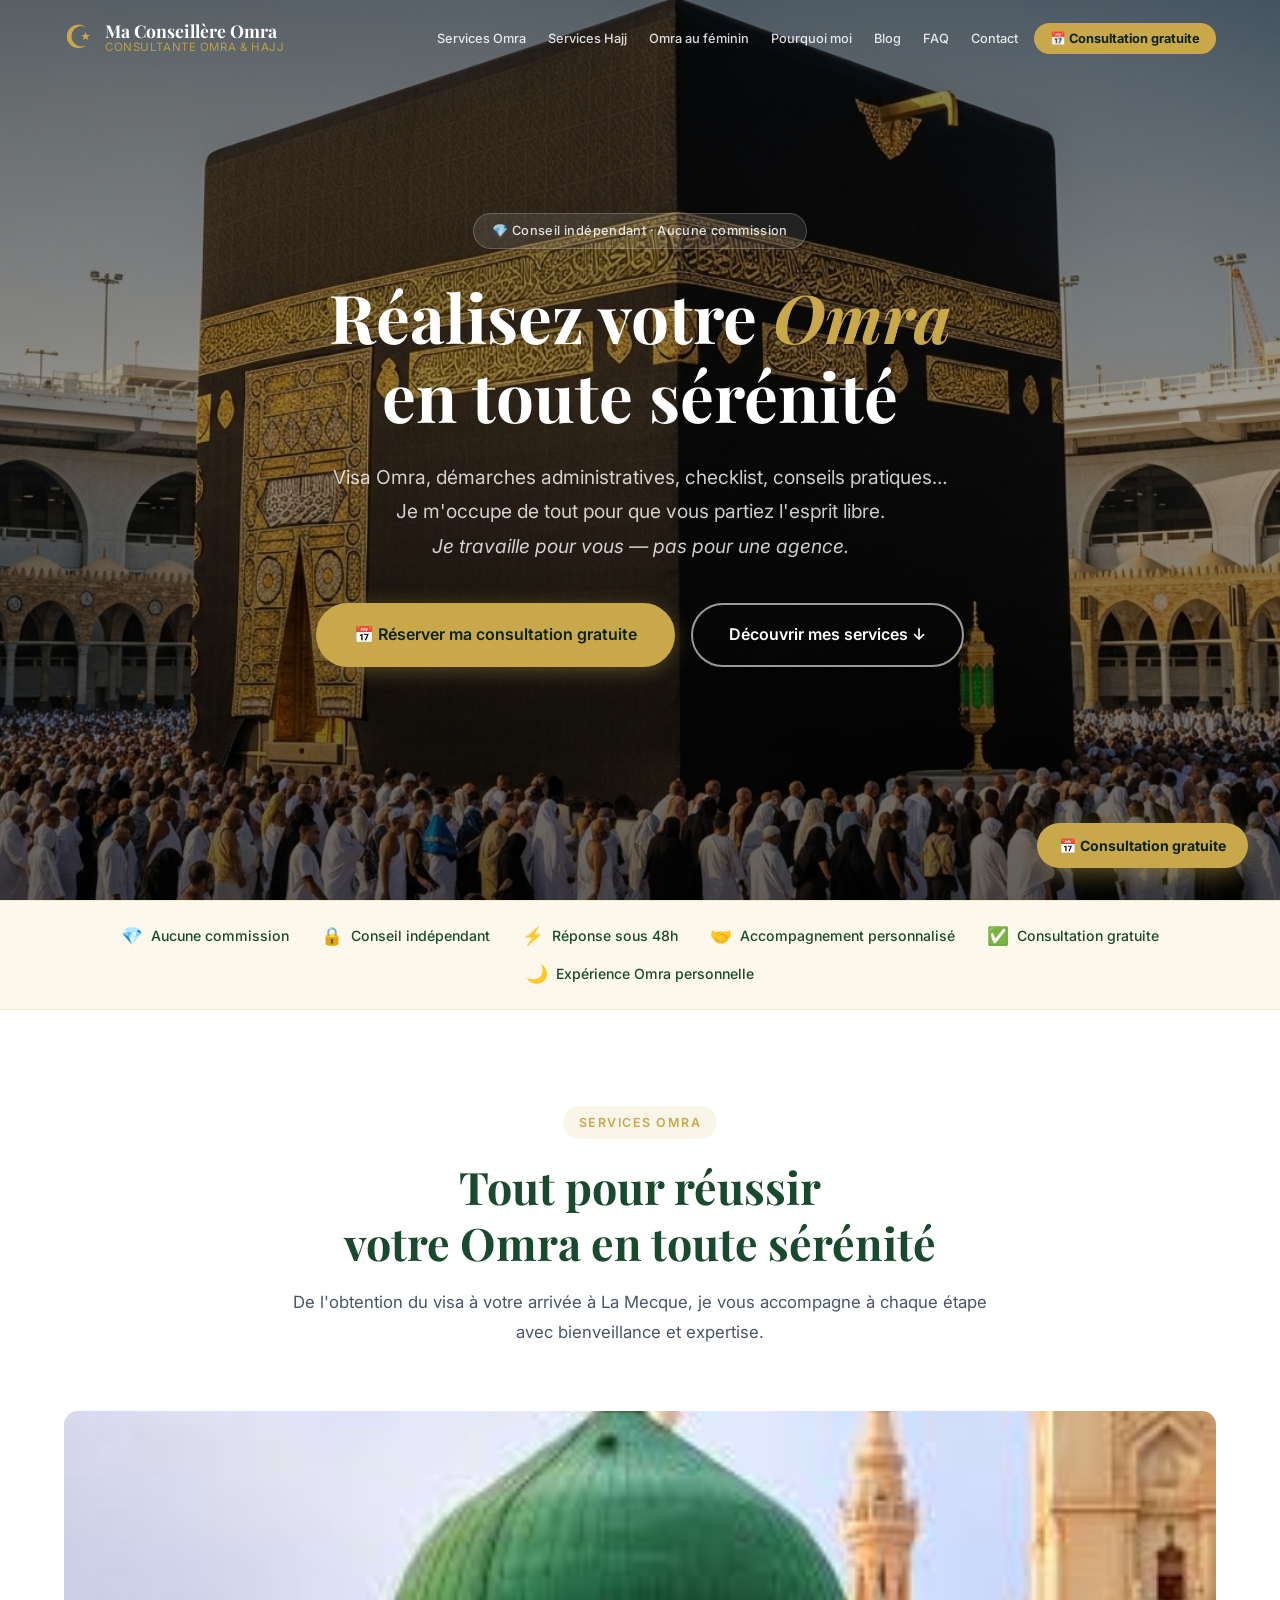
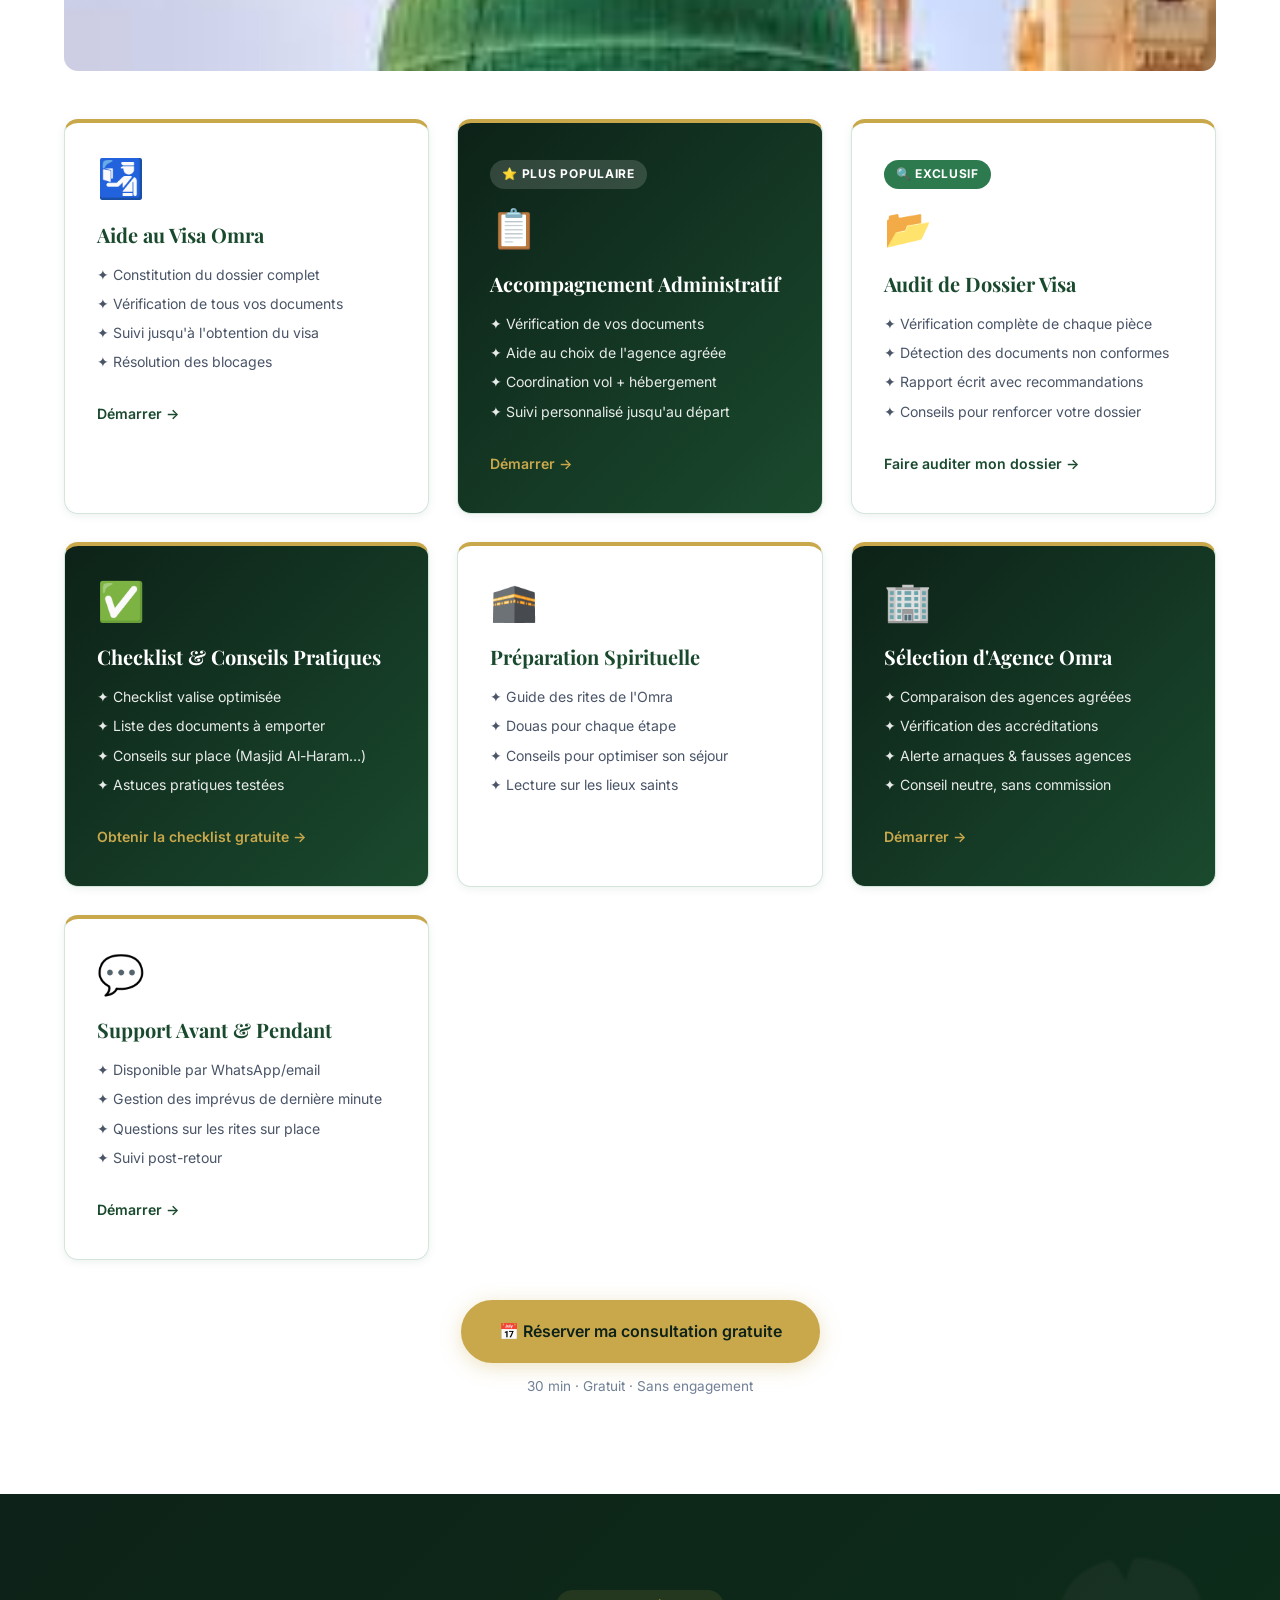
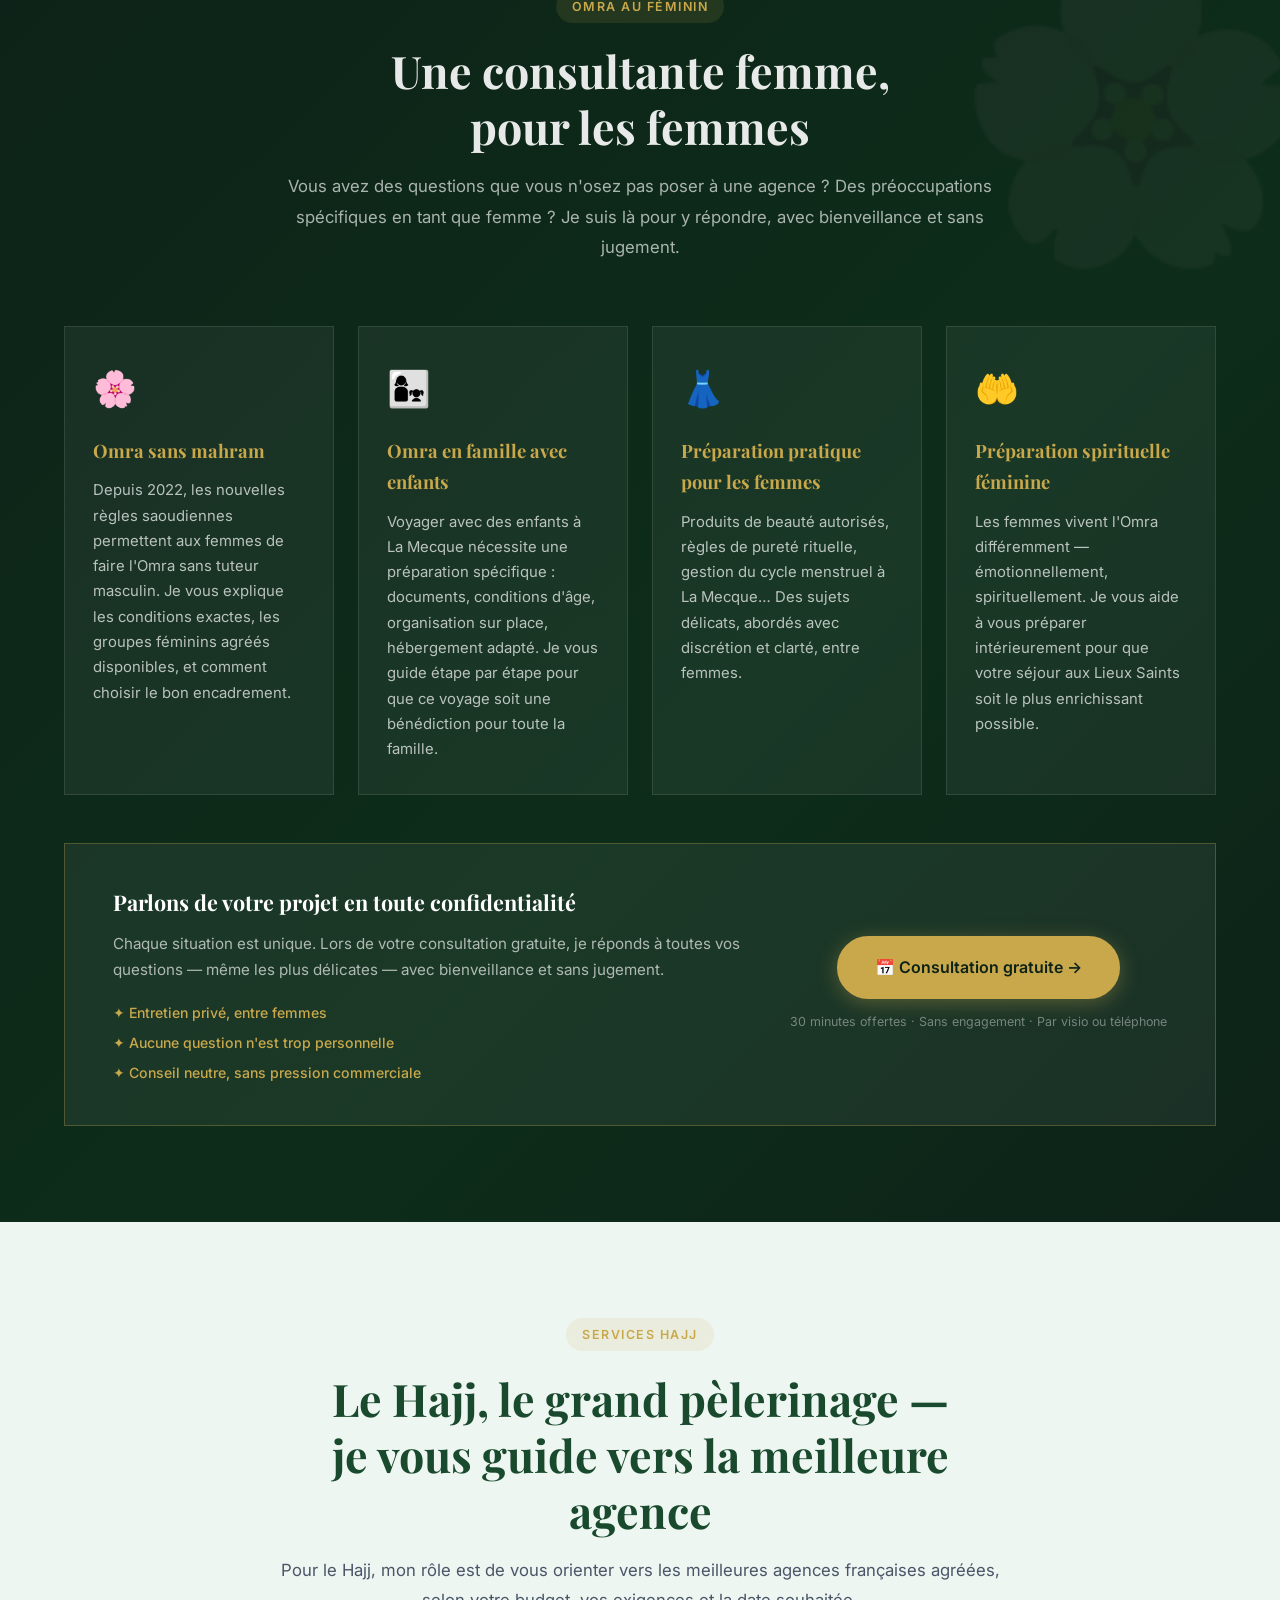
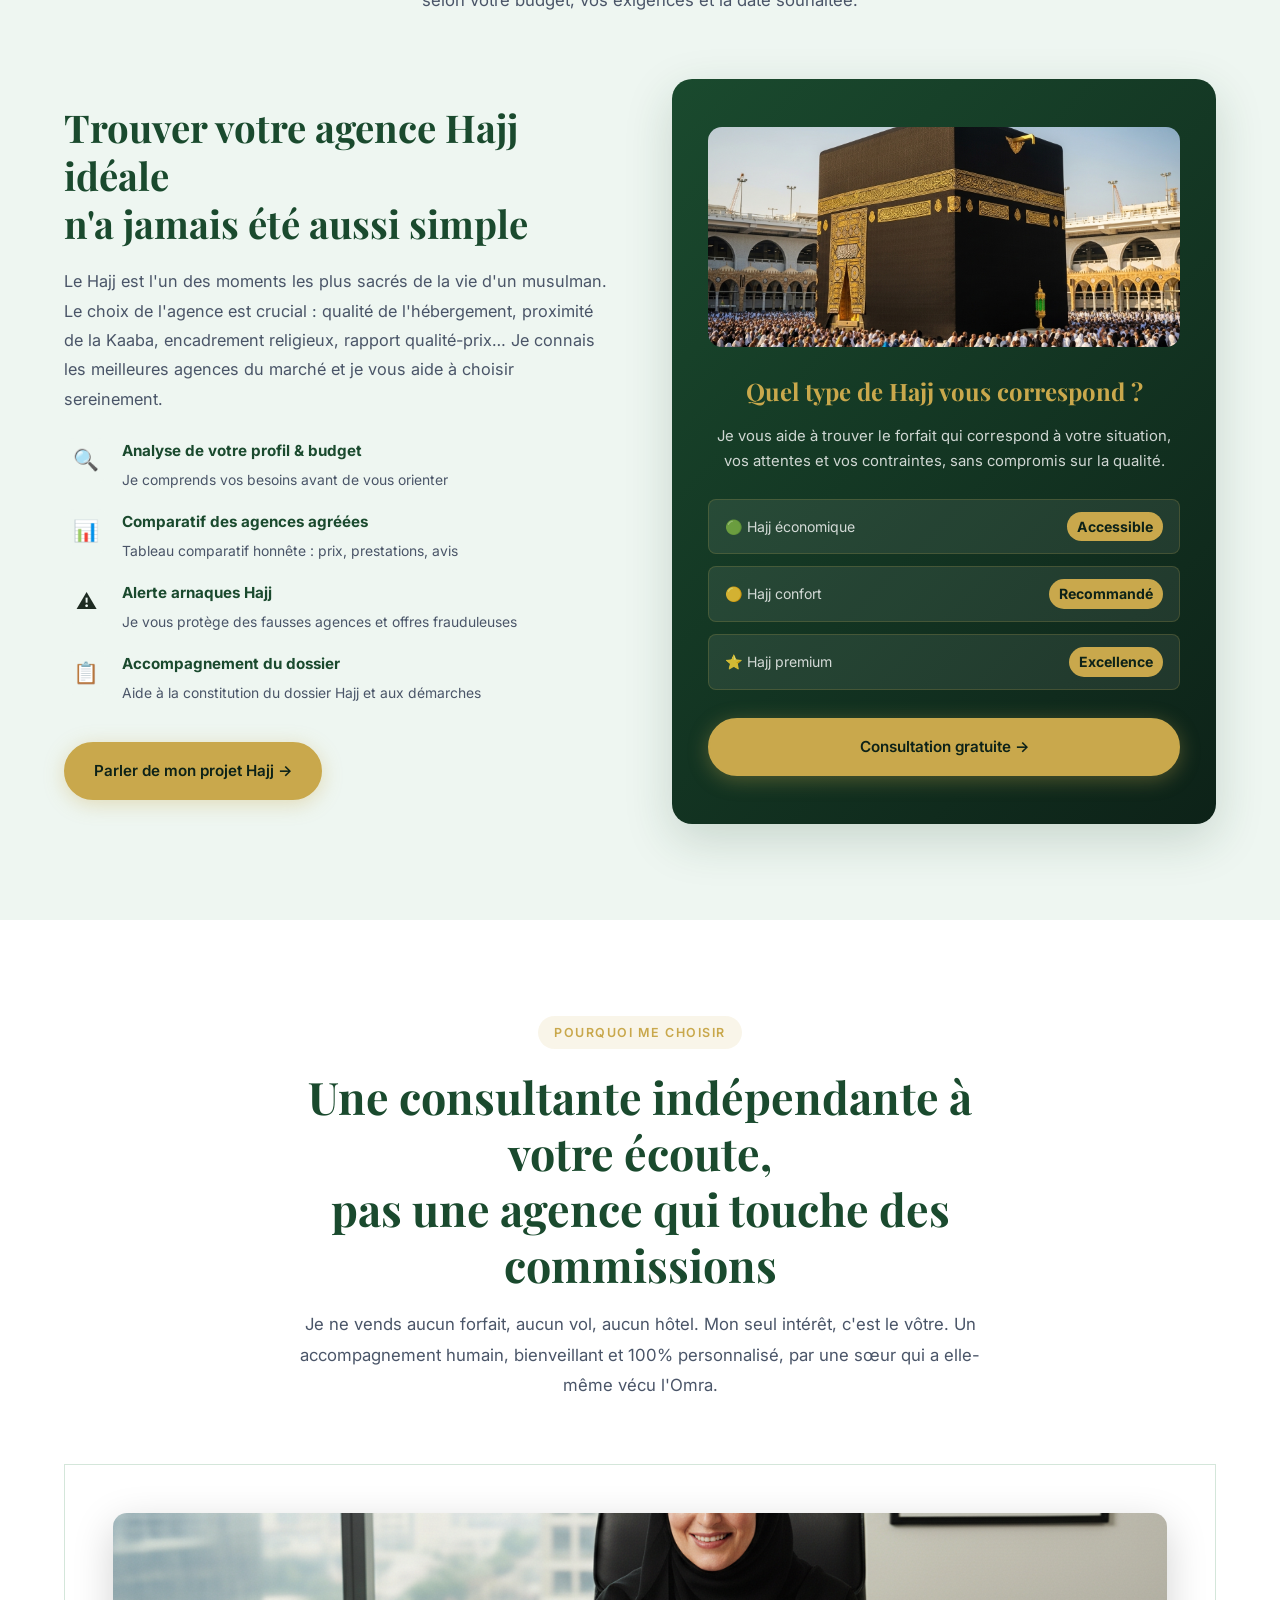
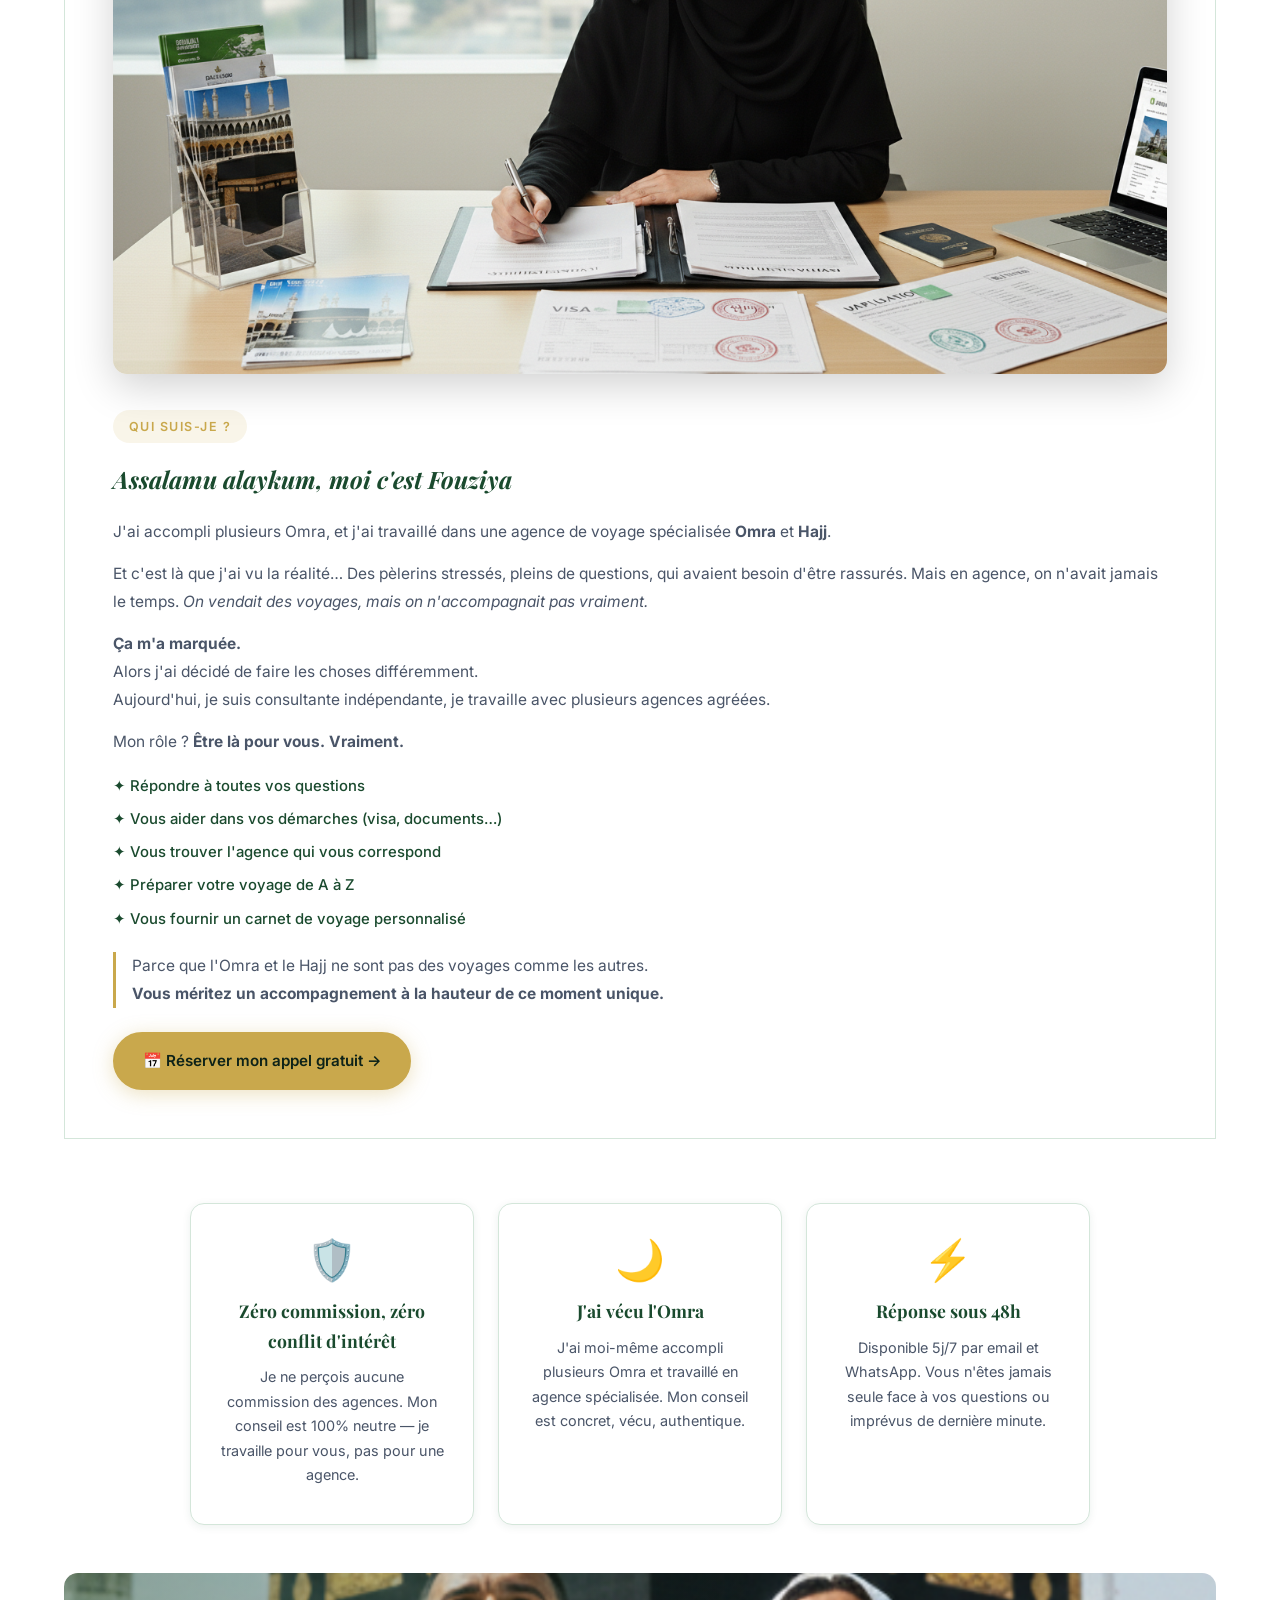
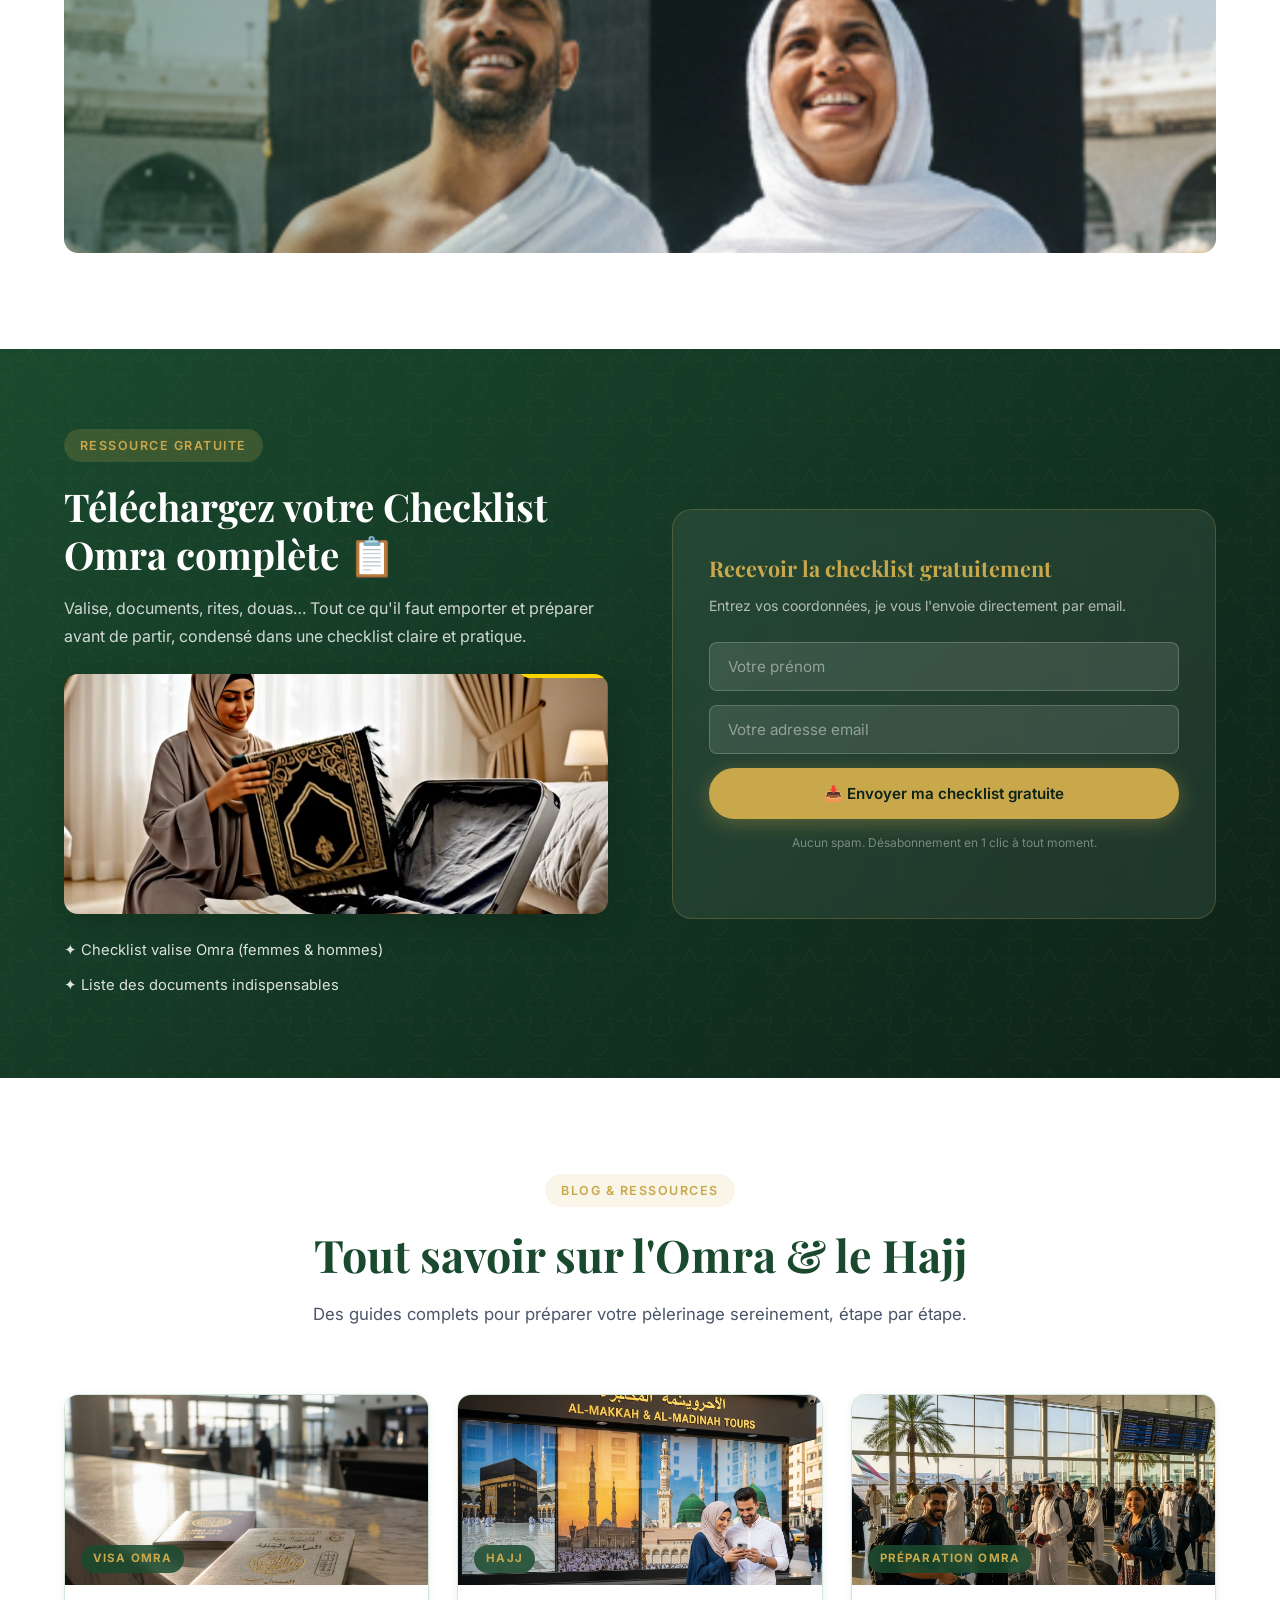
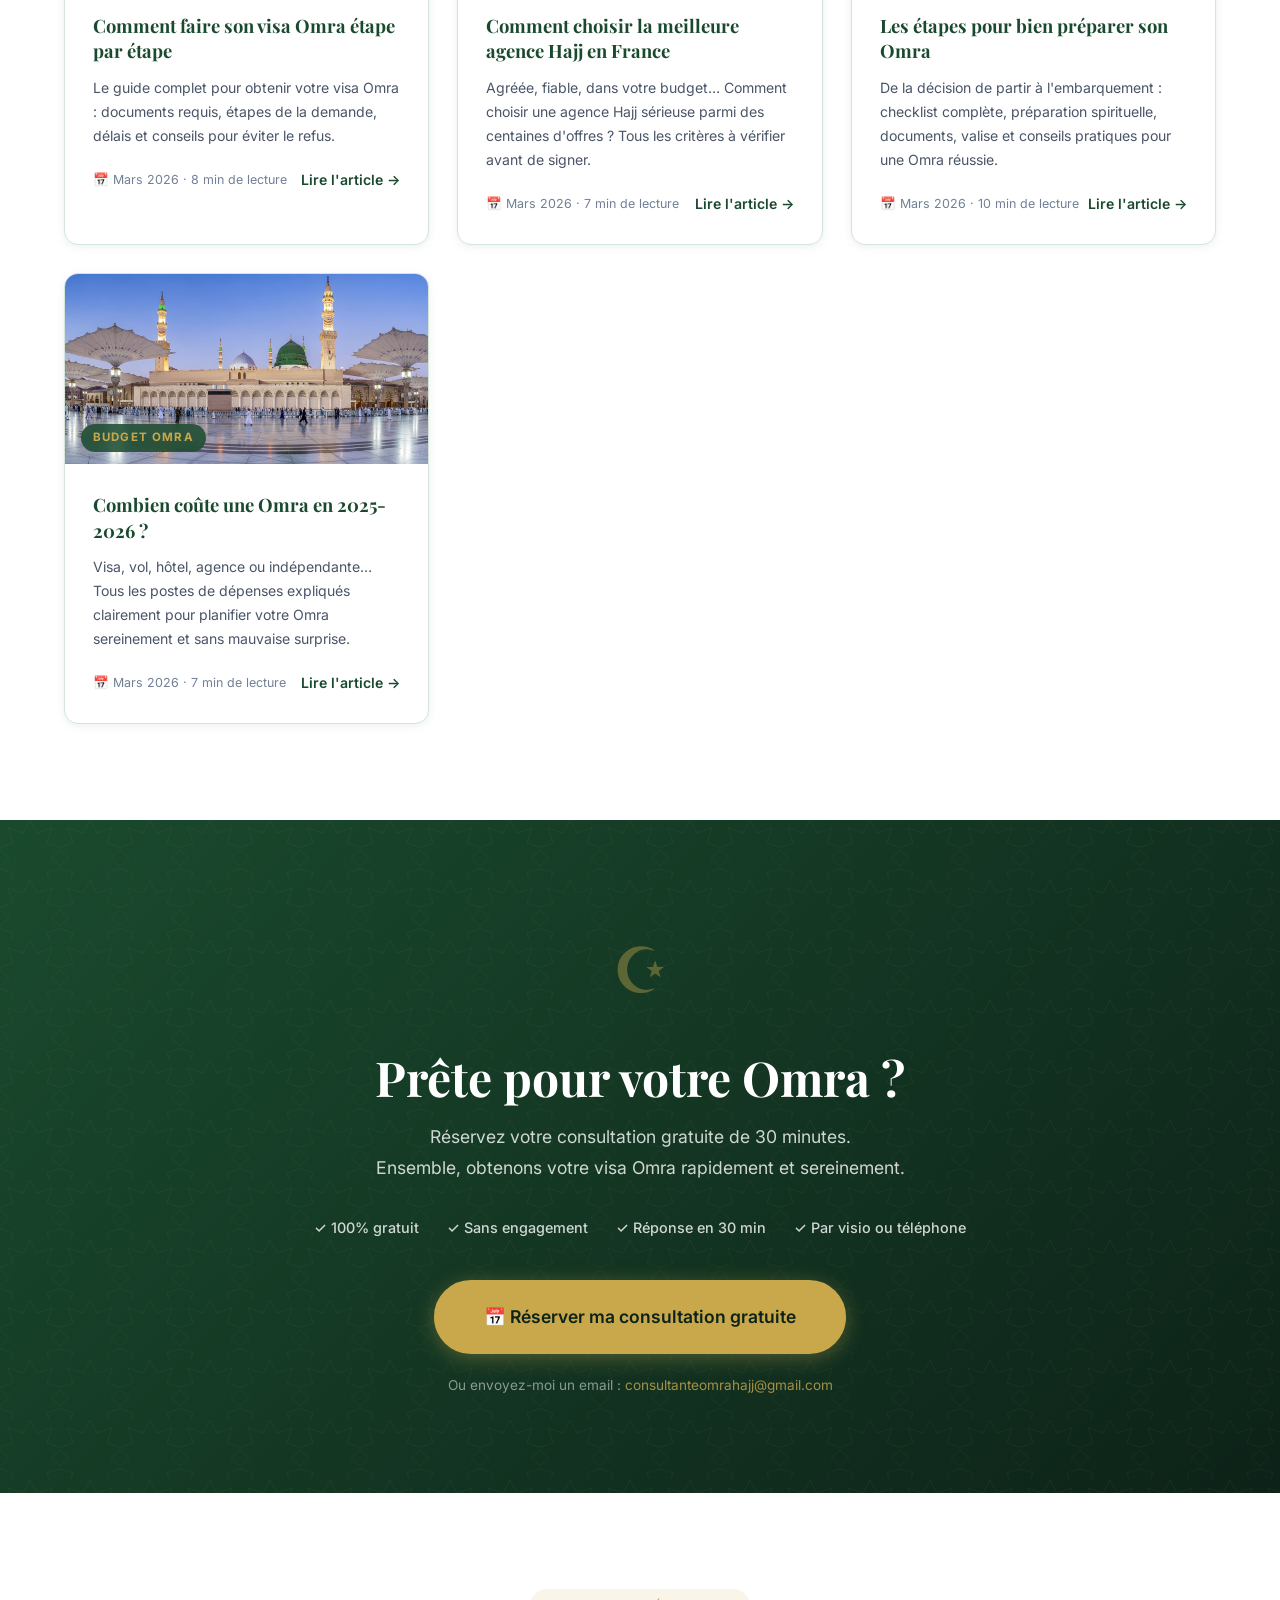
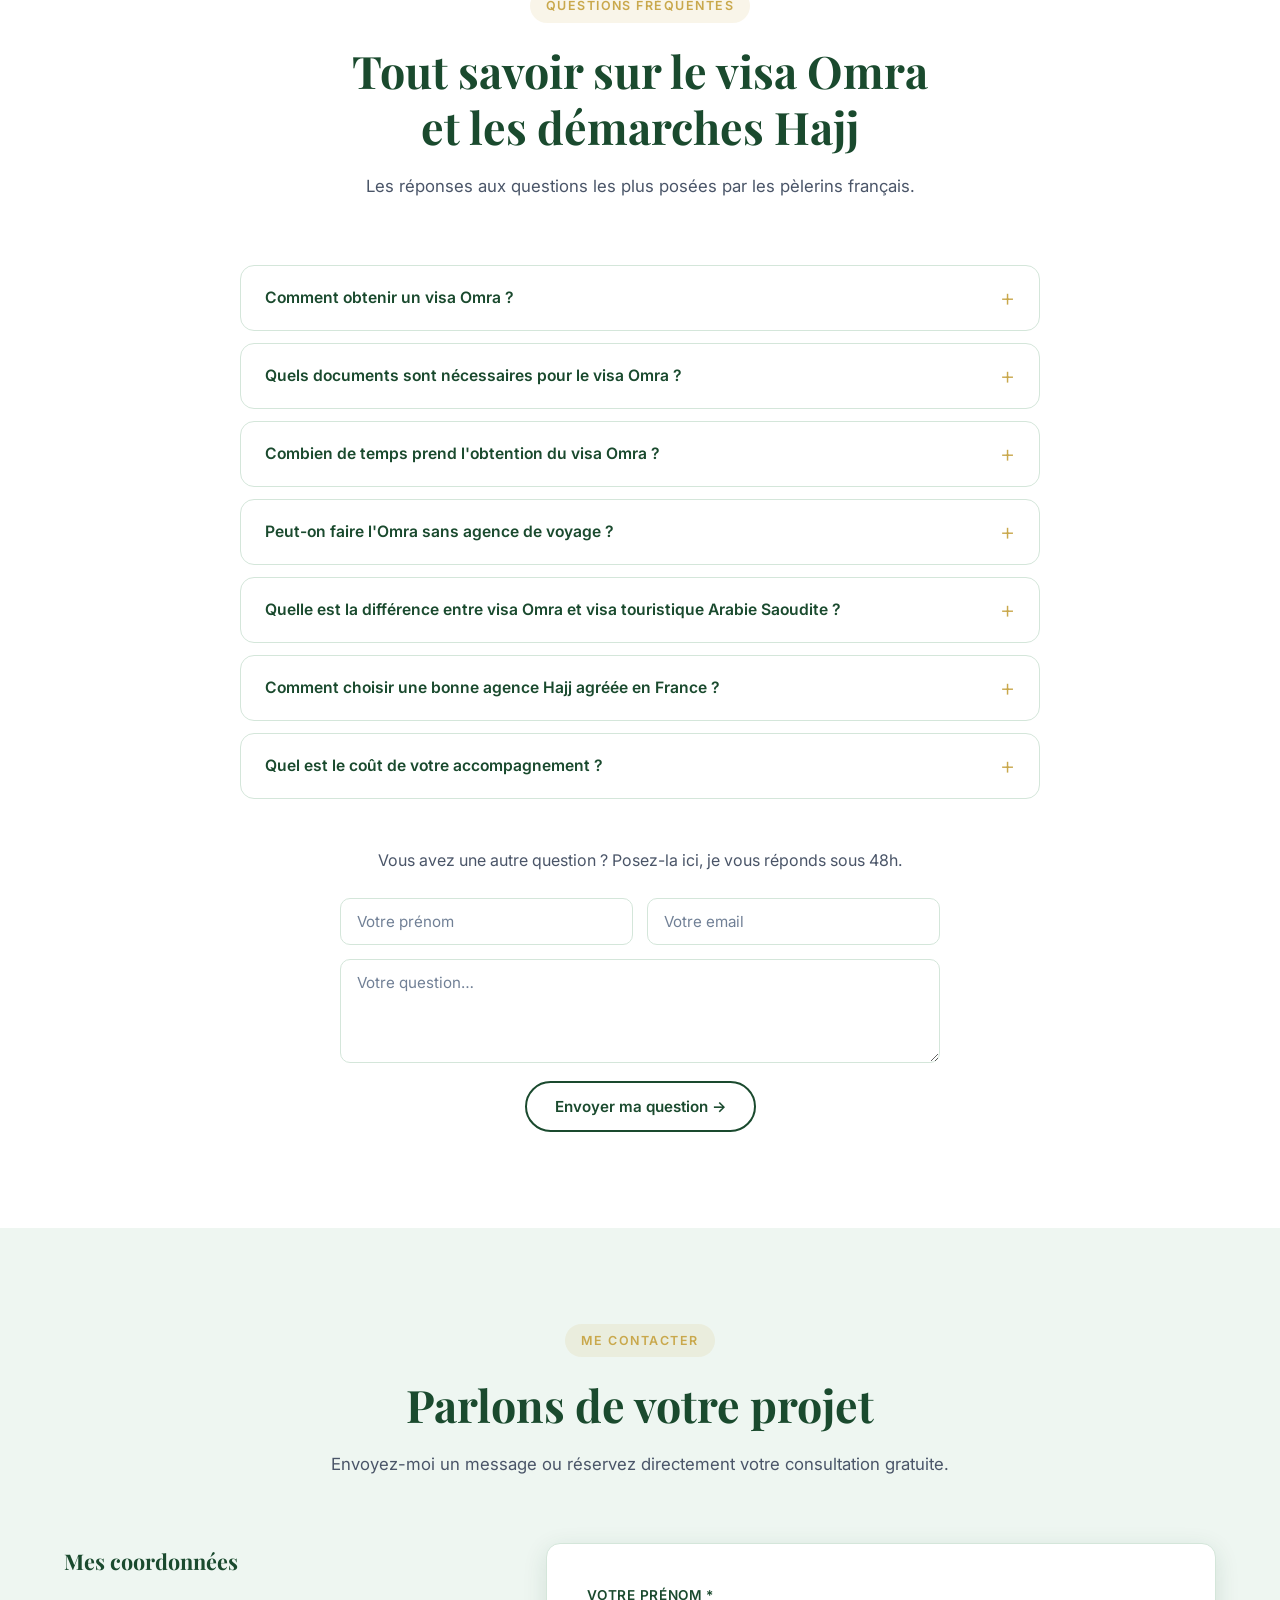
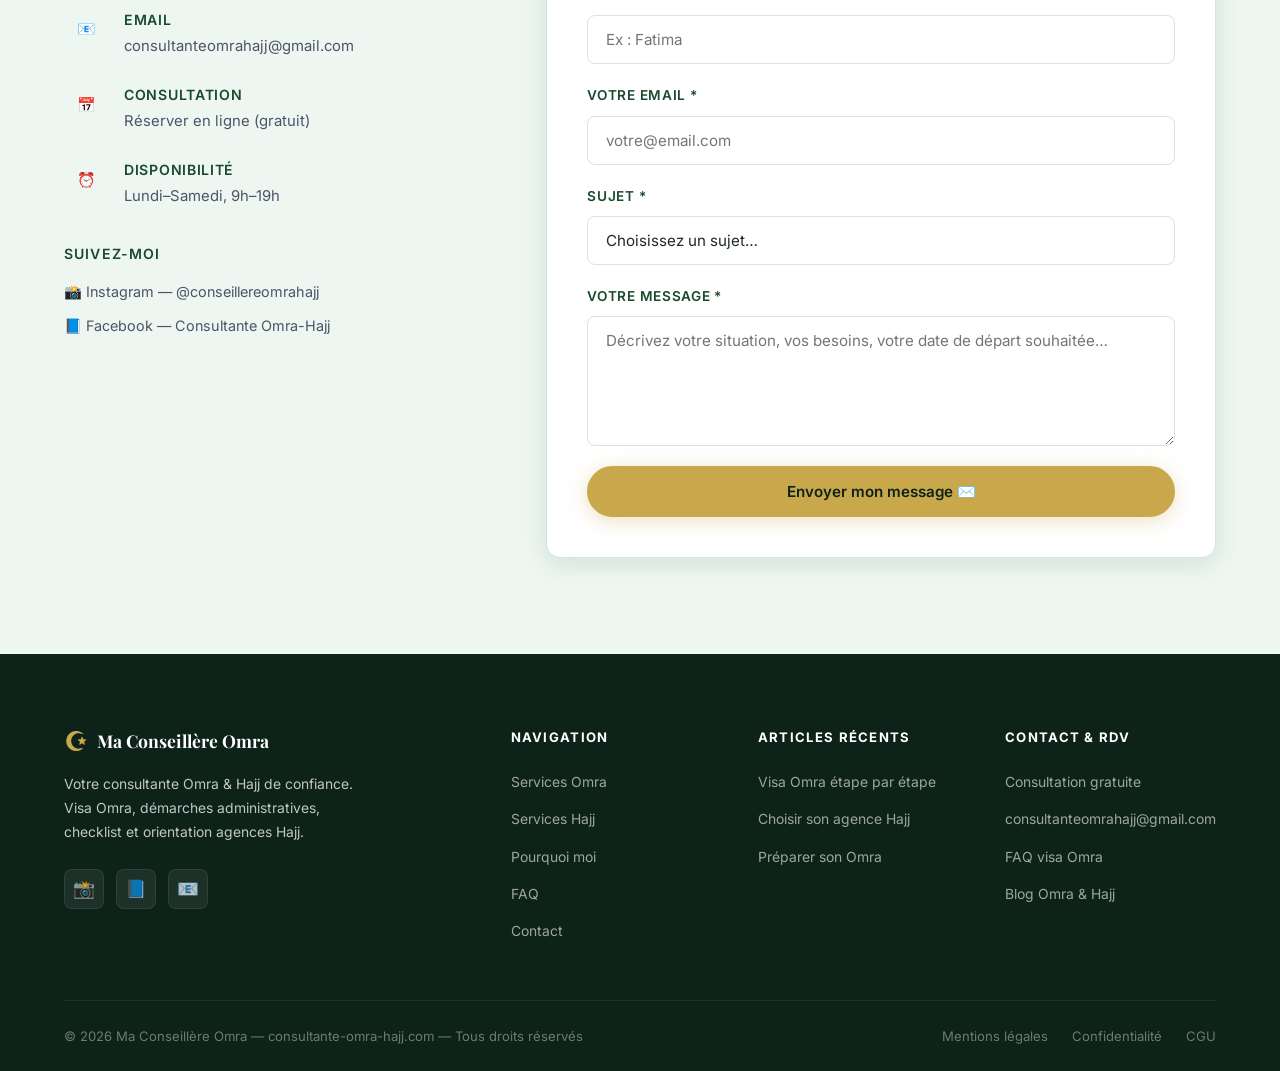
==== commit 9241ef0e: "Navigation sur une ligne, simplification badge hero Co-Authored-By: Claude Sonnet 4.6 <noreply@anthr" ====
--- a/index.html
+++ b/index.html
@@ -174,8 +174,7 @@
   <div class="hero-bg" aria-hidden="true"></div>
 
   <div class="hero-content">
-    <div class="hero-badge">✦ Consultante Omra &amp; Hajj ✦</div>
-    <div class="hero-independent-badge">💎 Conseil indépendant · Aucune commission · Aucun conflit d'intérêt</div>
+    <div class="hero-independent-badge">💎 Conseil indépendant · Aucune commission</div>
 
     <h1 class="hero-title">
       Réalisez votre <span class="highlight">Omra</span><br>
--- a/style.css
+++ b/style.css
@@ -216,28 +216,31 @@
 .nav-menu {
   display: flex;
   align-items: center;
-  gap: 4px;
+  gap: 2px;
+  flex-wrap: nowrap;
 }
 .nav-link {
-  padding: 8px 14px;
+  padding: 6px 10px;
   color: rgba(255,255,255,.85);
-  font-size: .9rem;
+  font-size: .8rem;
   font-weight: 500;
   border-radius: var(--radius-sm);
   transition: var(--transition);
+  white-space: nowrap;
 }
 .nav-link:hover { color: var(--gold); background: rgba(201,168,76,.08); }
 
 .nav-cta {
-  padding: 10px 22px;
+  padding: 8px 16px;
   background: var(--gold);
   color: var(--green-dark);
   border-radius: var(--radius-pill);
-  font-size: .88rem;
+  font-size: .8rem;
   font-weight: 700;
-  margin-left: 8px;
+  margin-left: 4px;
   transition: var(--transition);
   white-space: nowrap;
+  flex-shrink: 0;
 }
 
 /* ── Lead Magnet Checklist ──────────────────────────────────────────────────── */
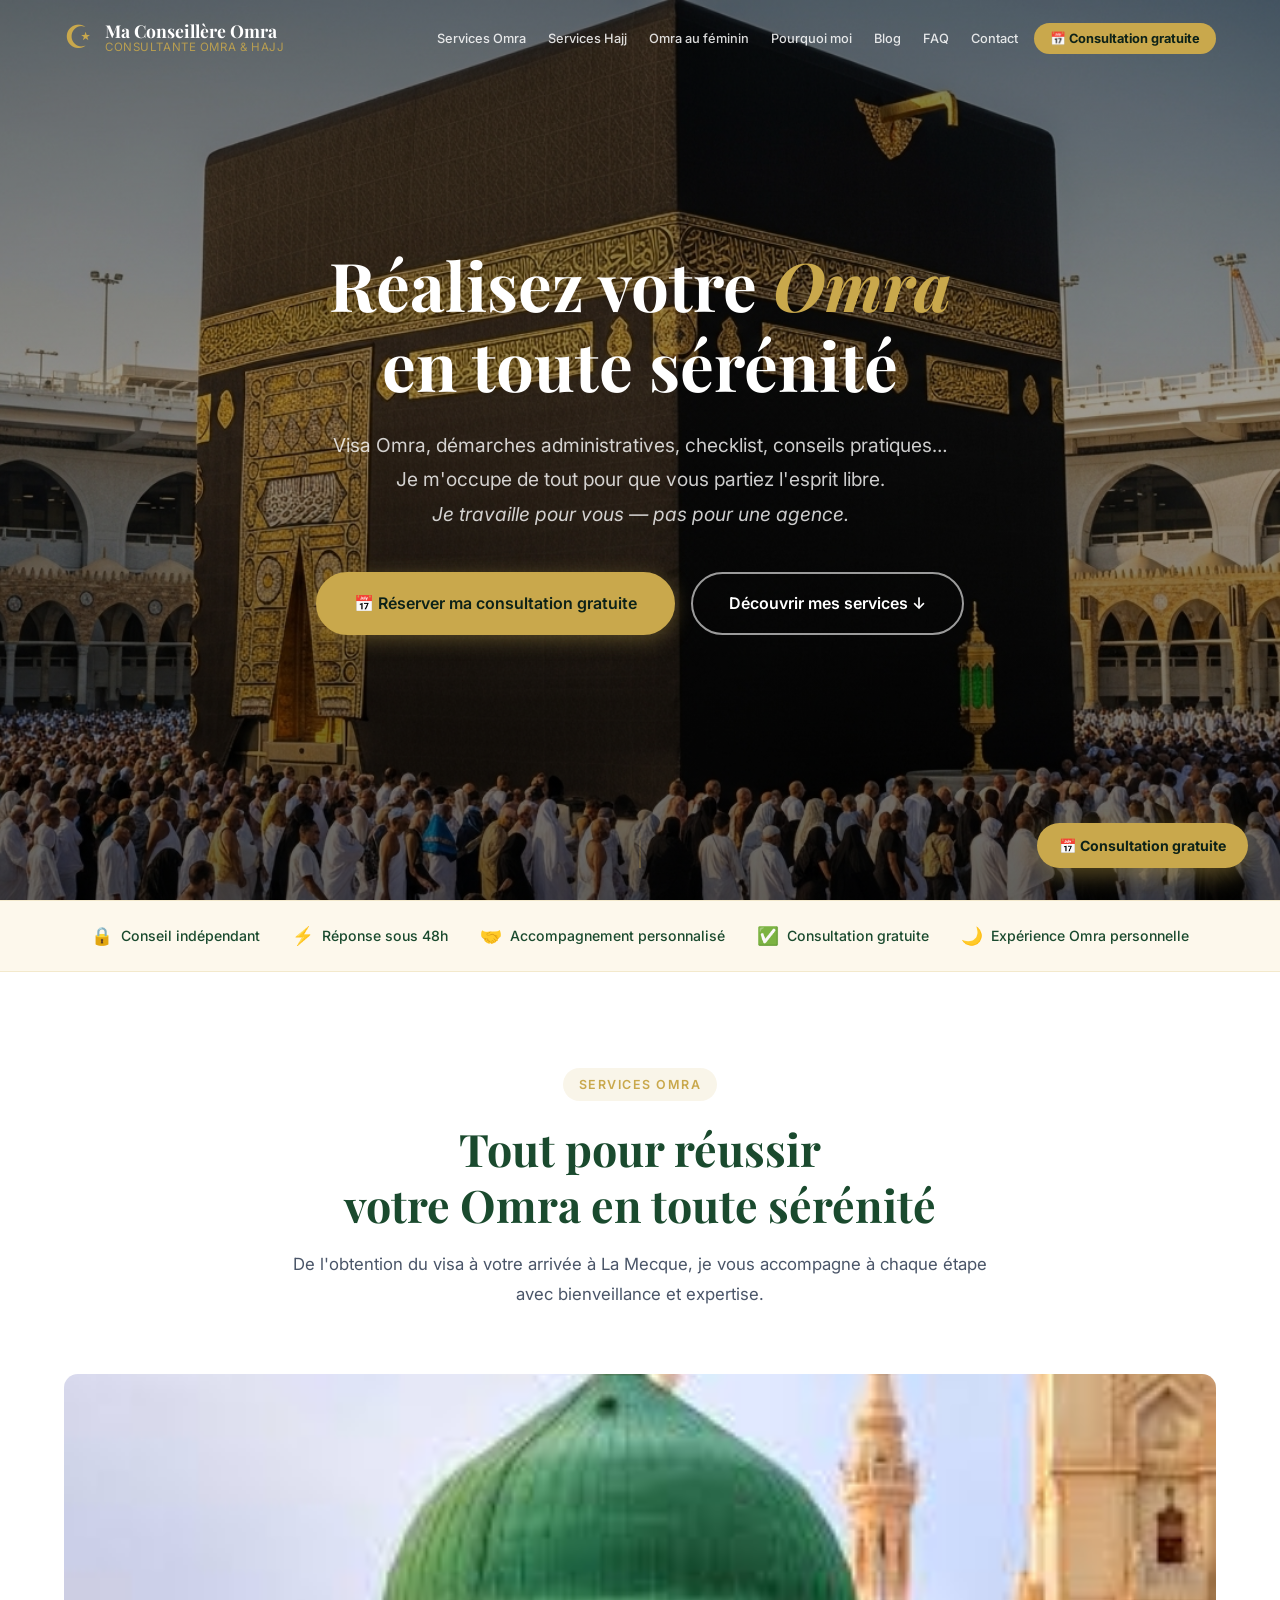
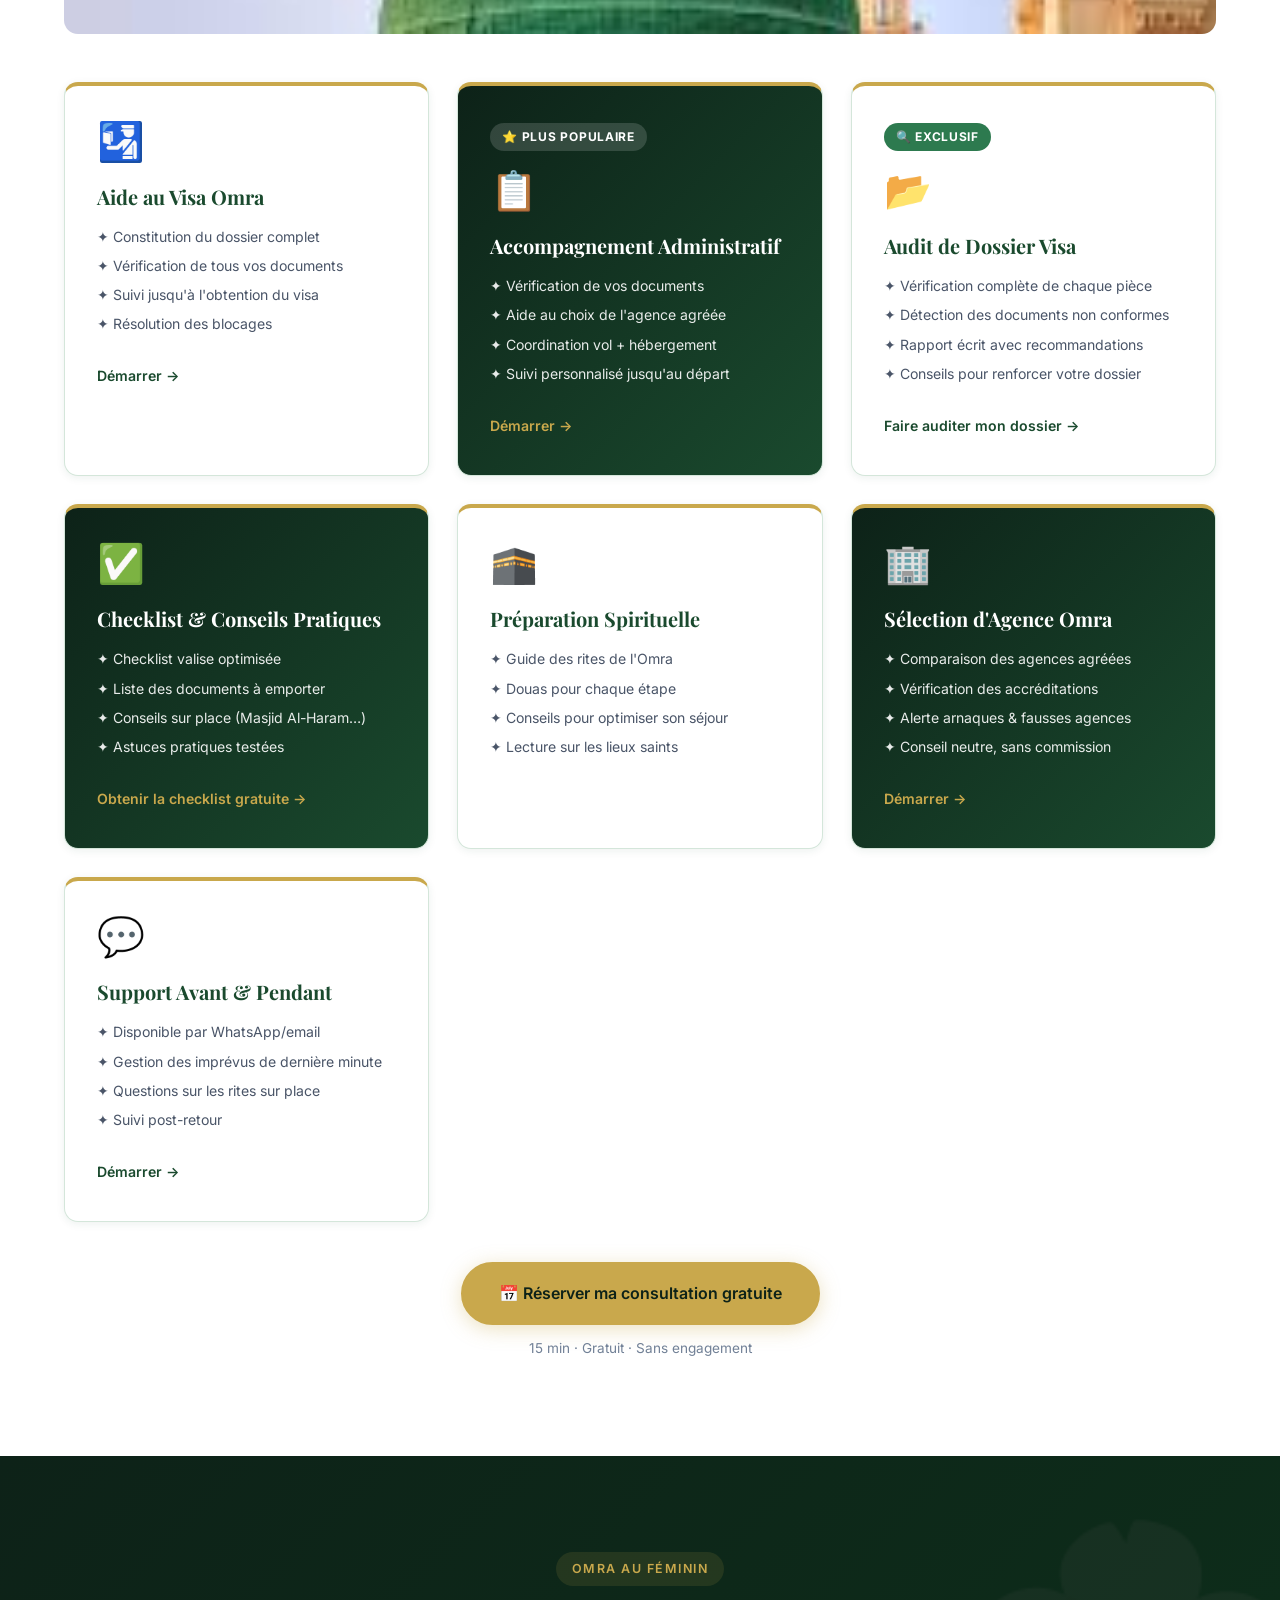
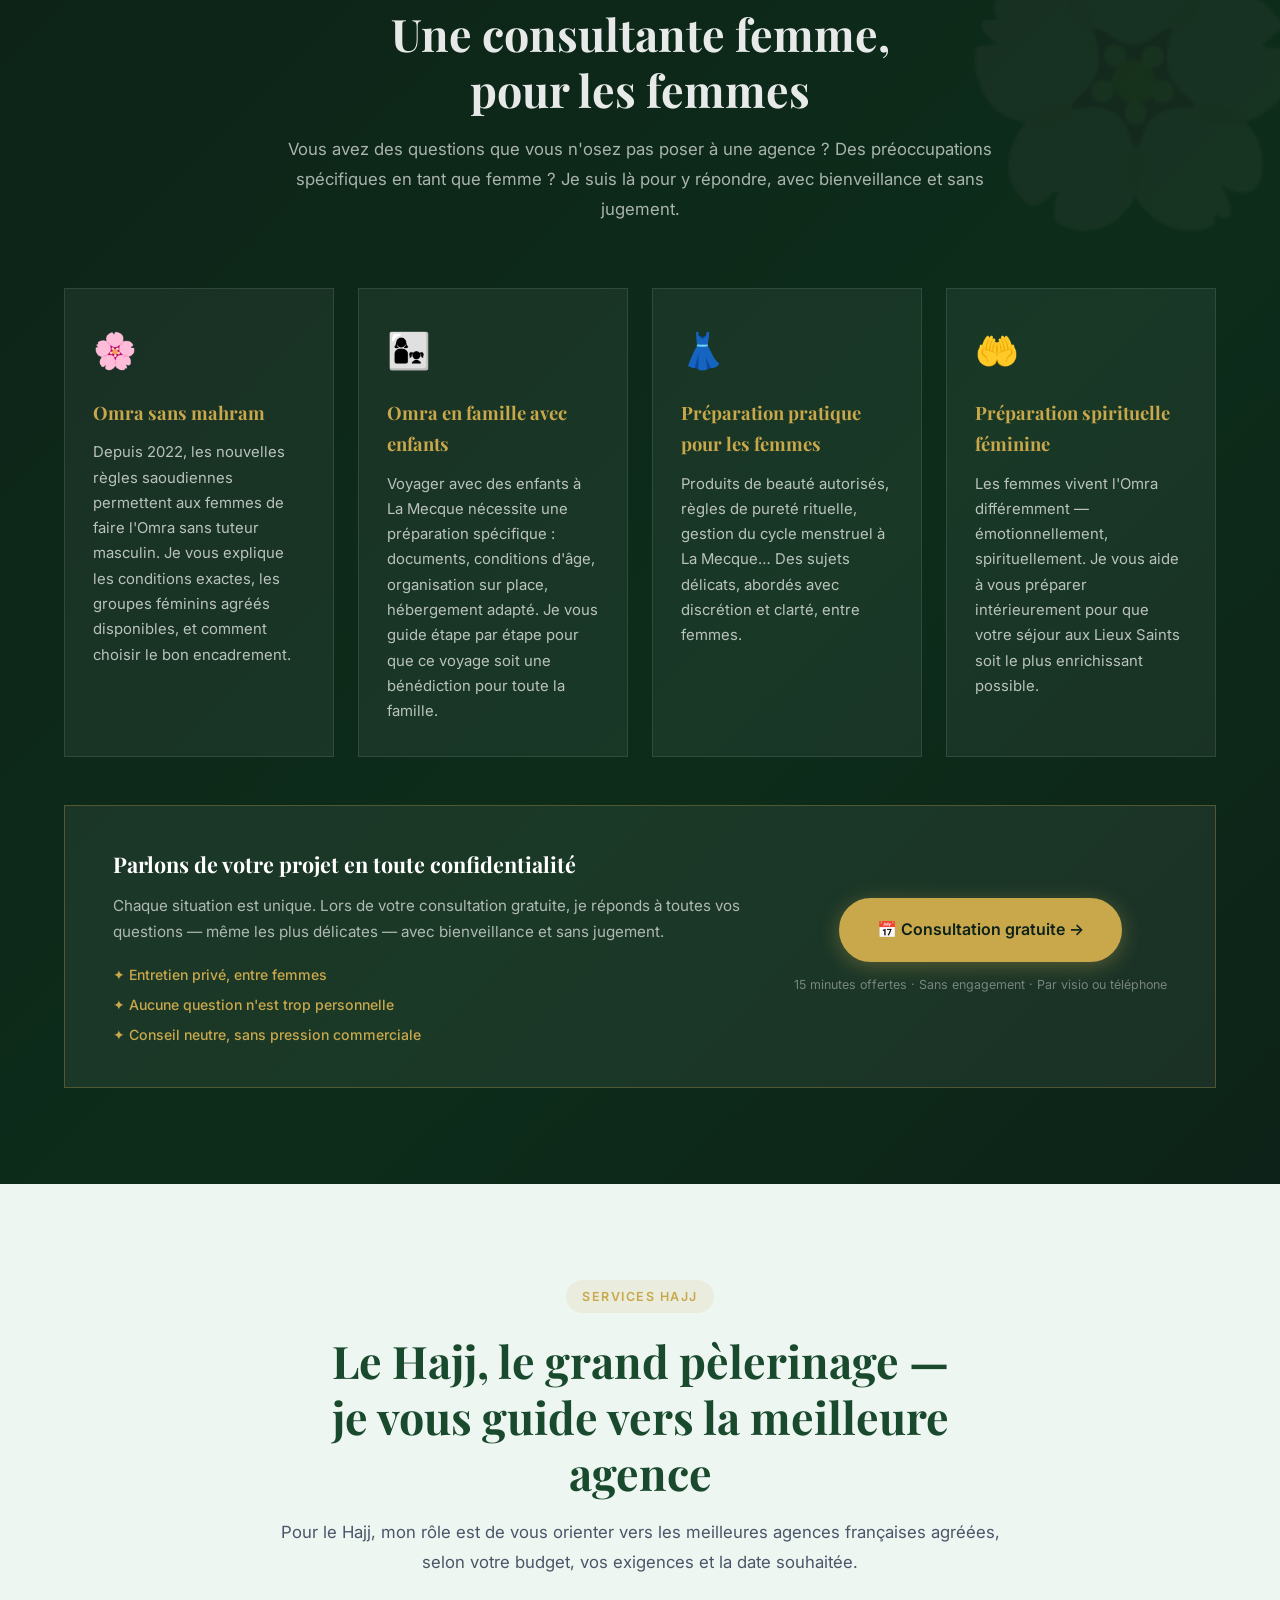
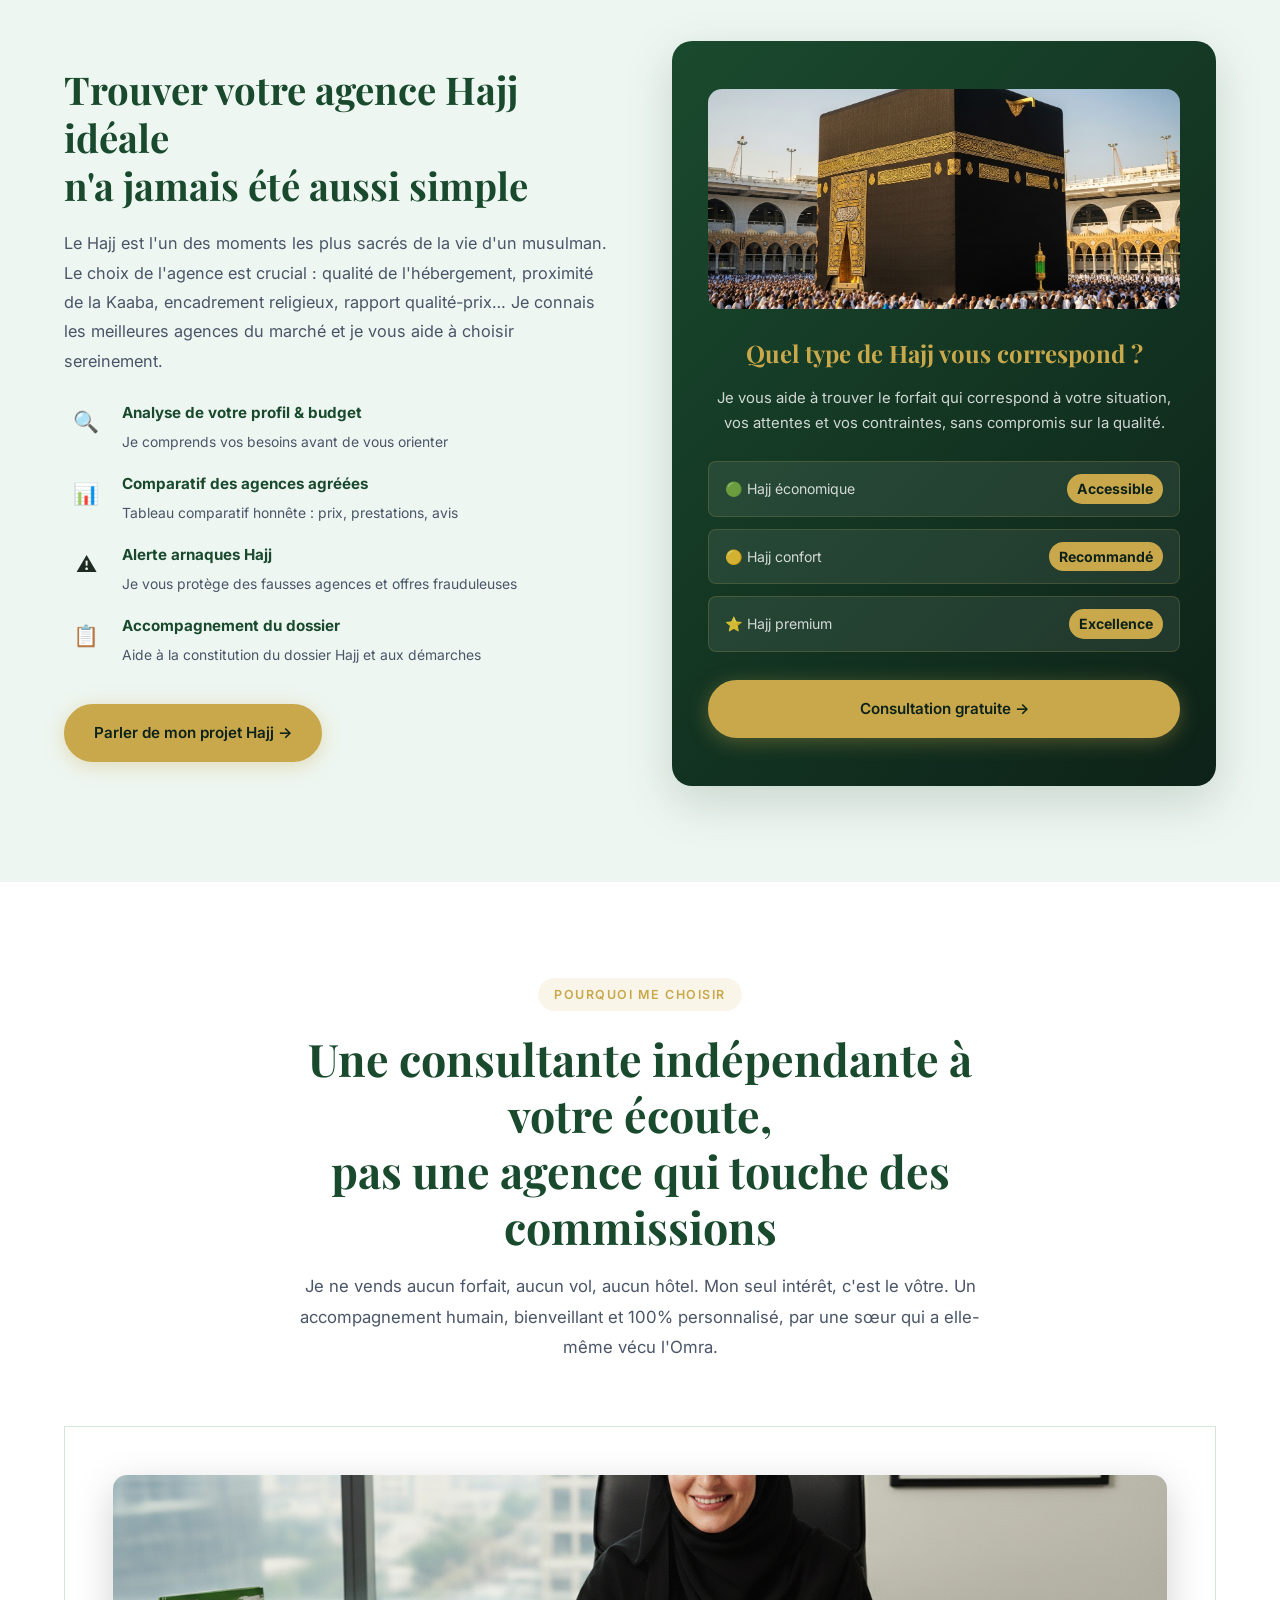
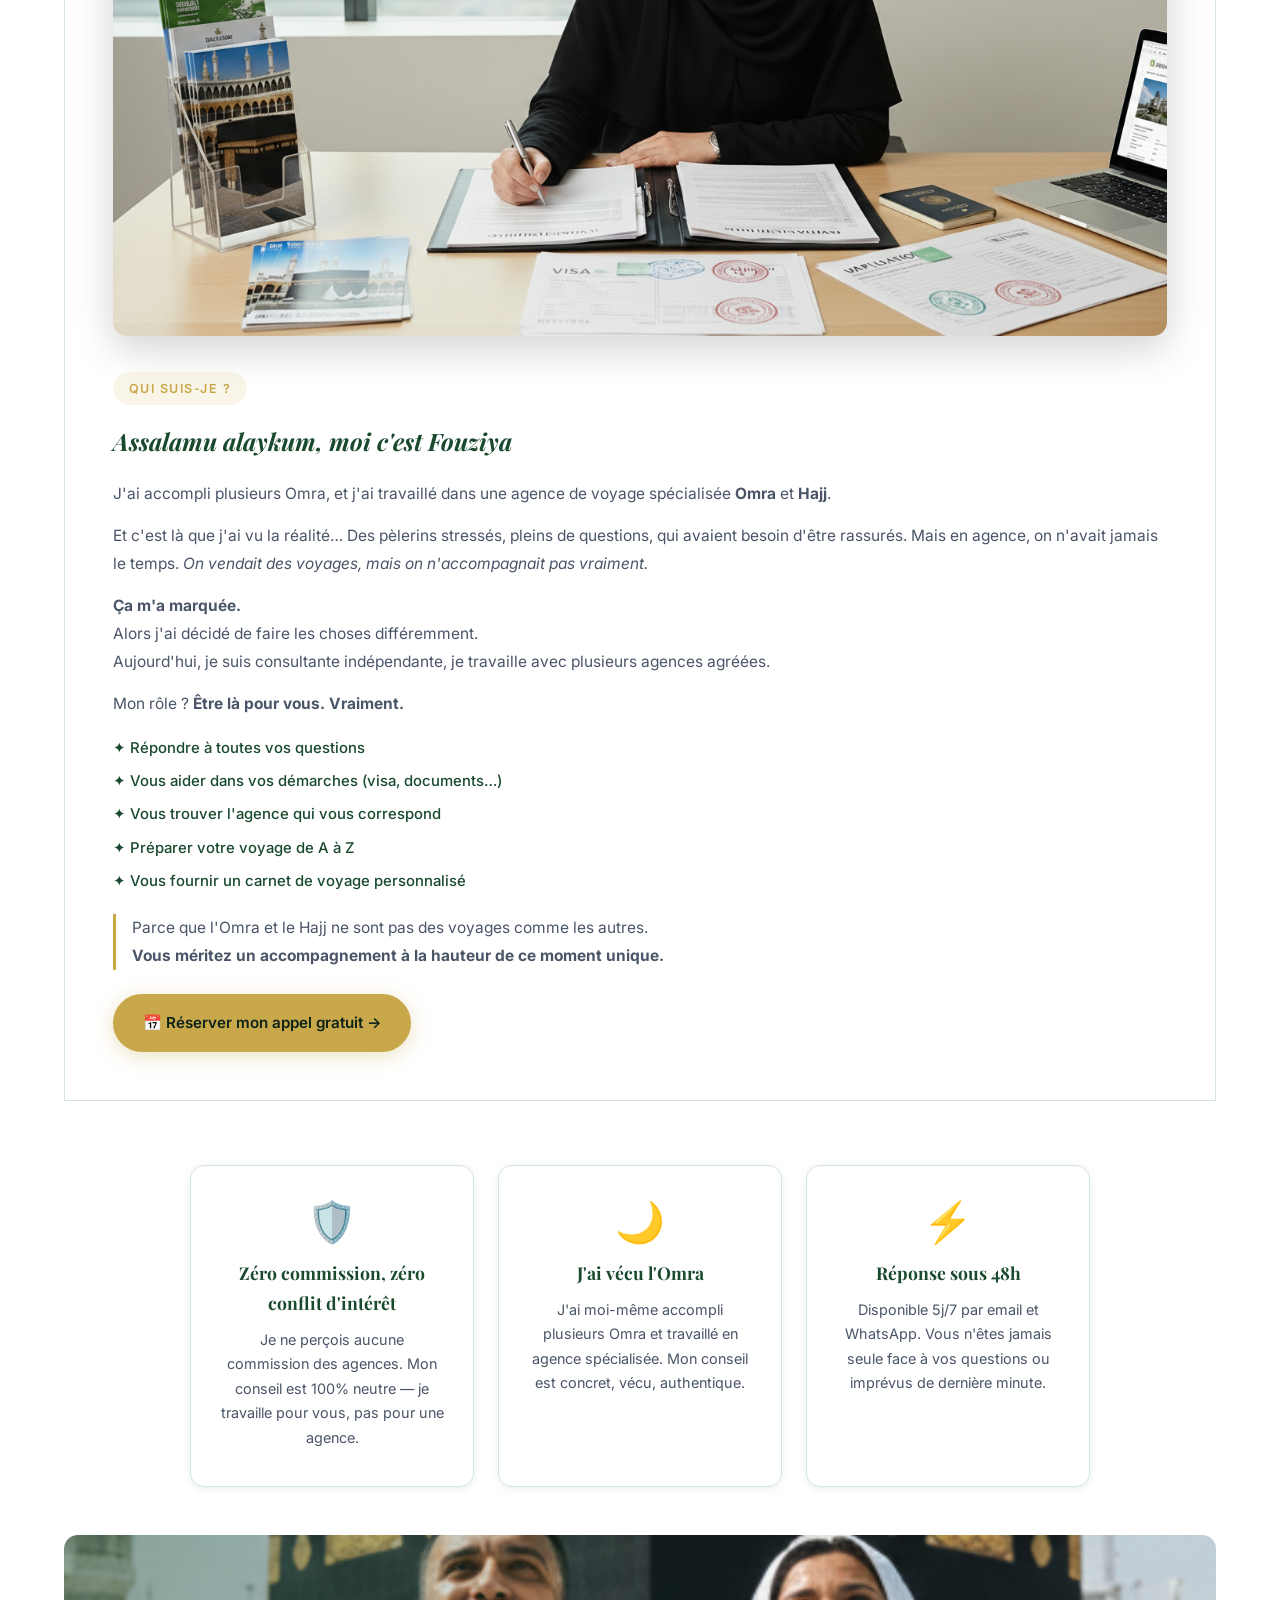
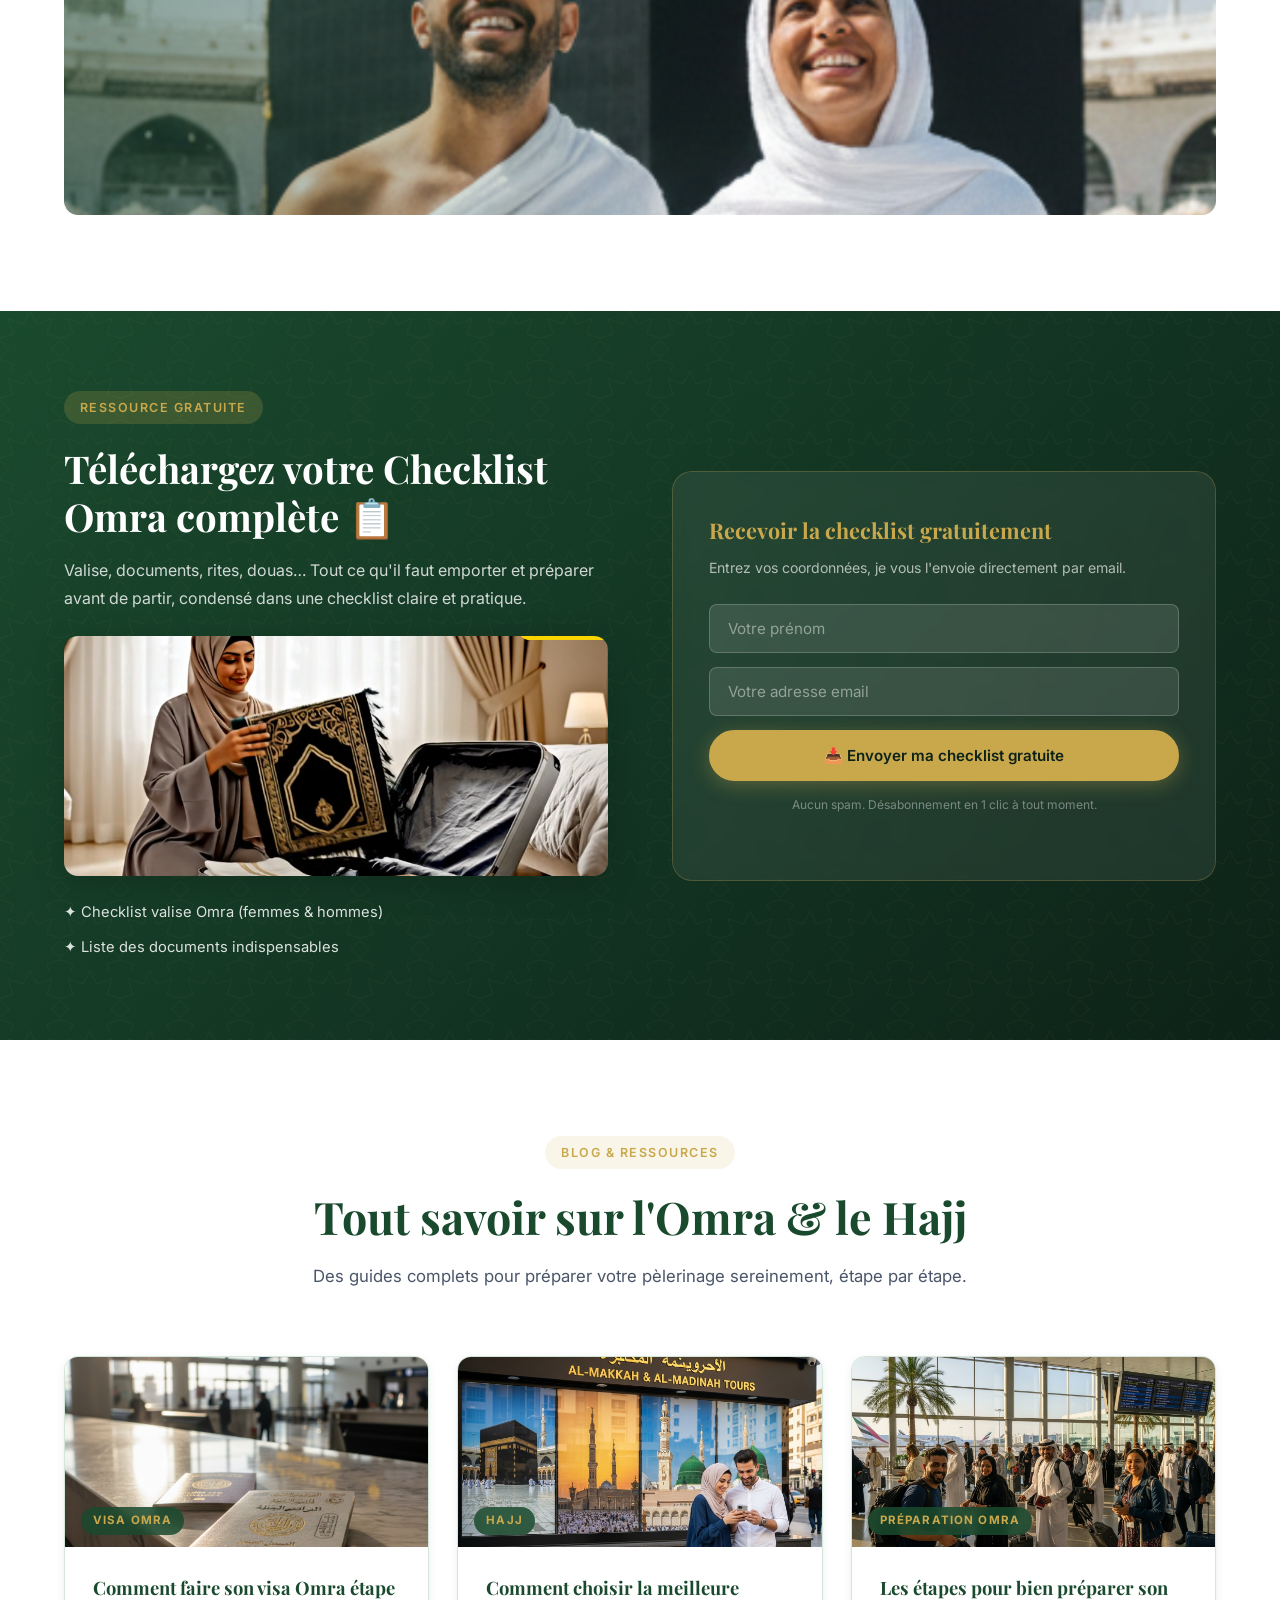
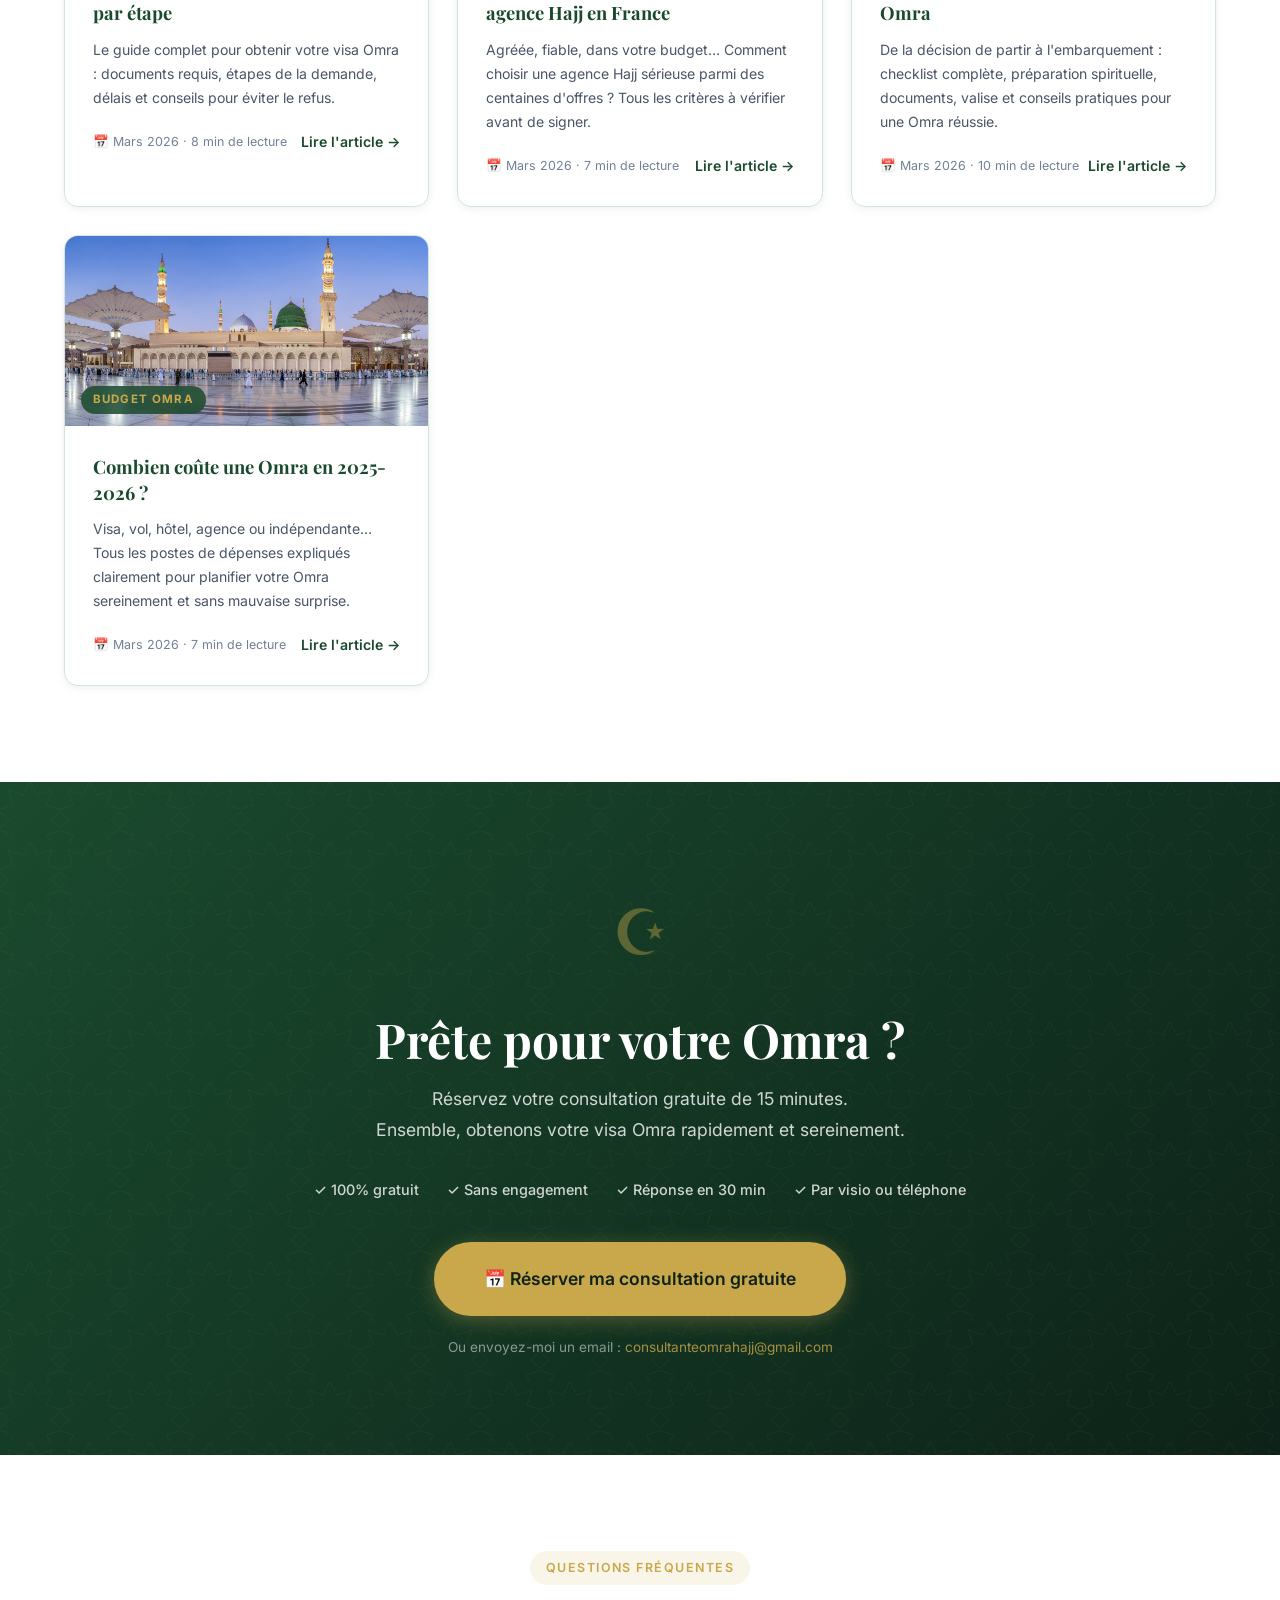
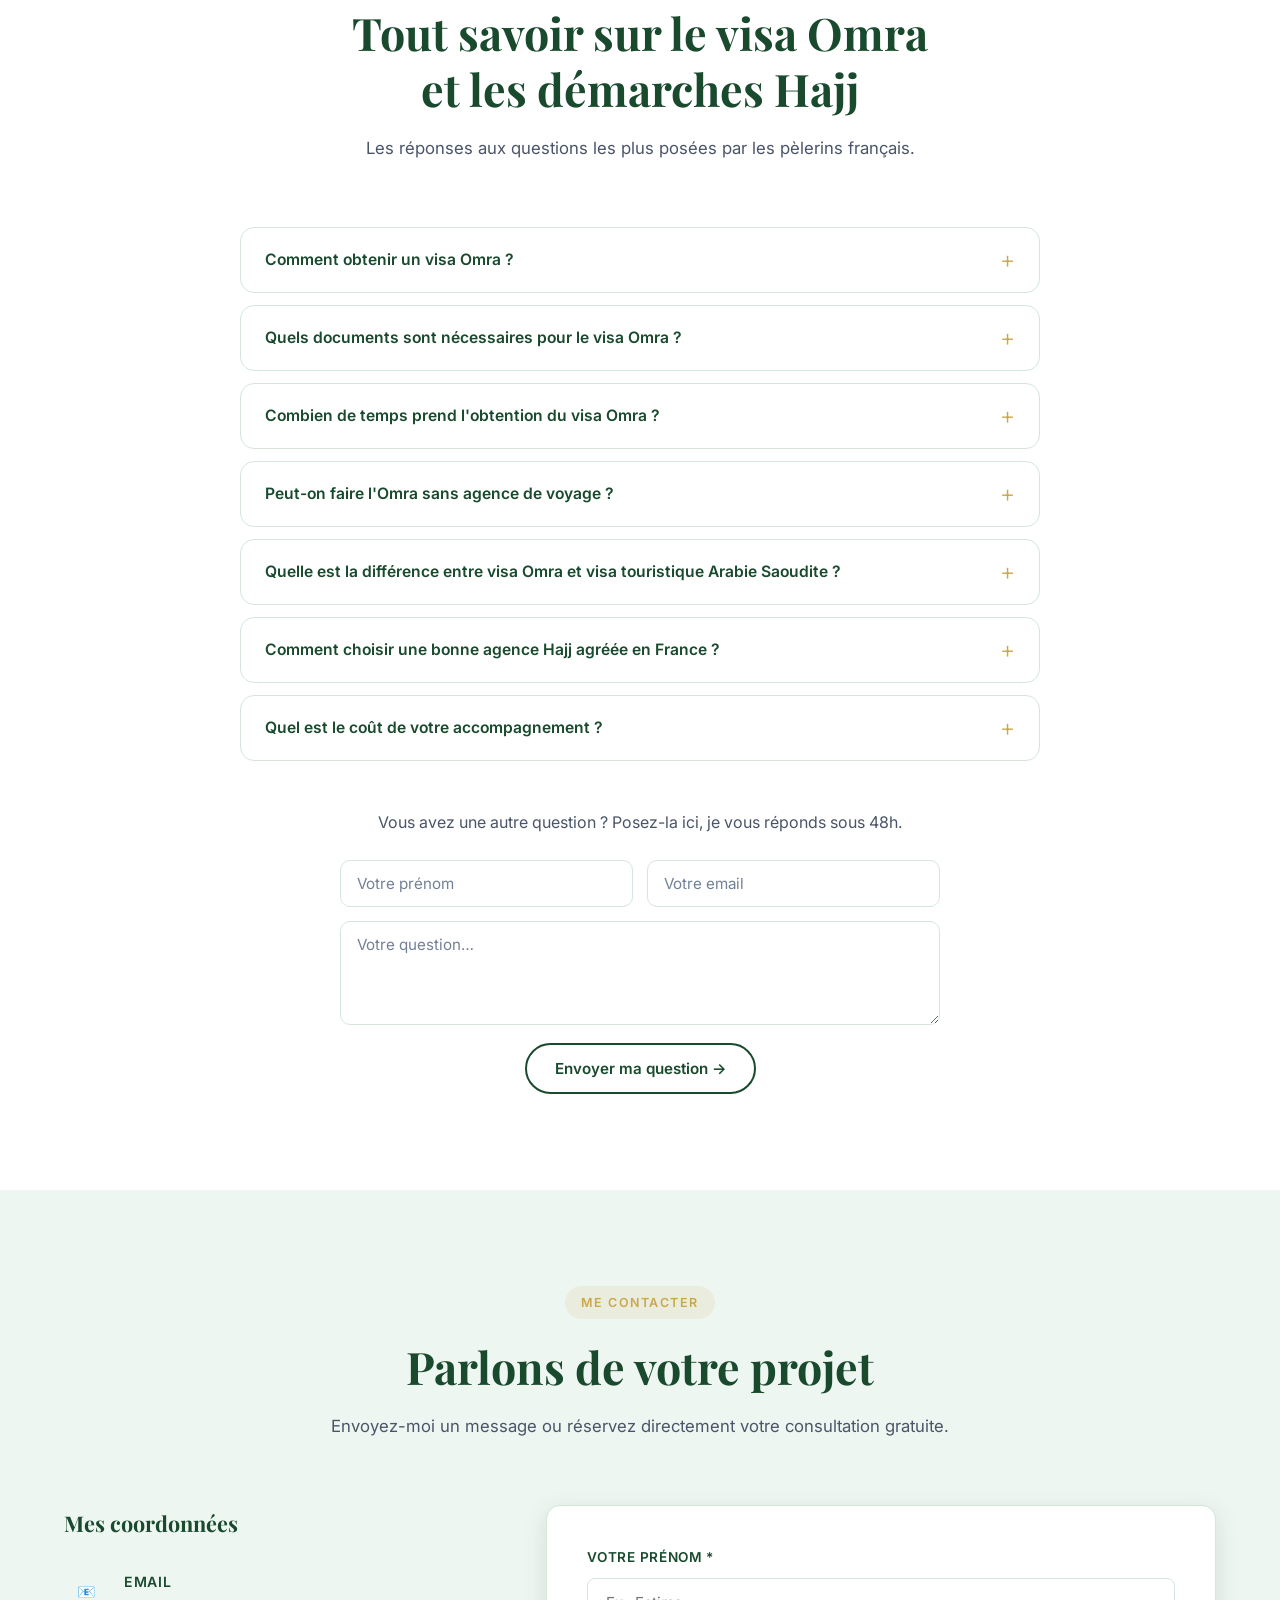
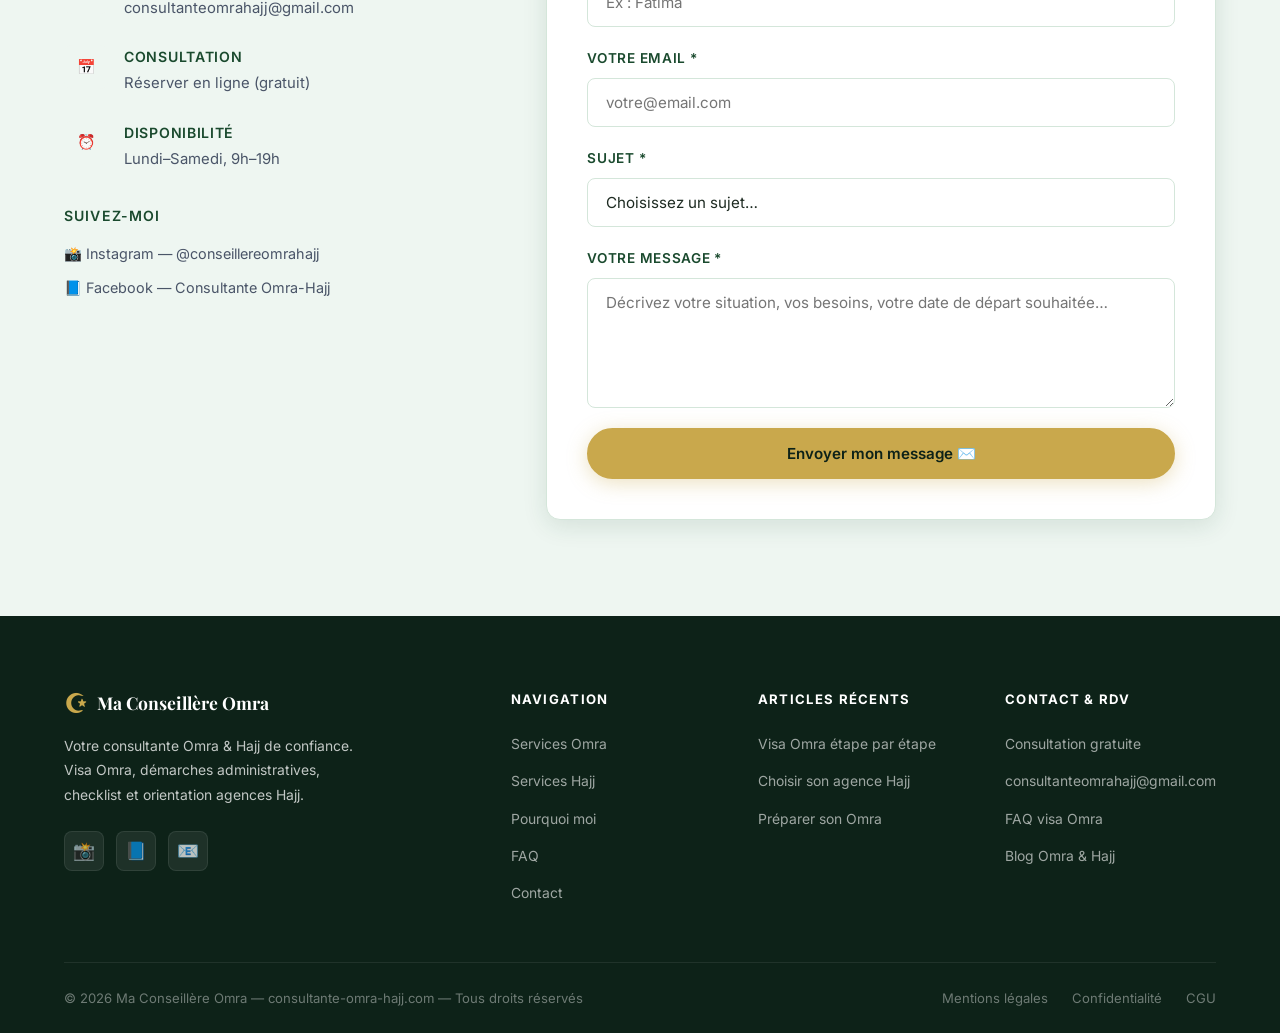
==== commit d642f838: "Suppression badges hero et trust bar, consultation 15 minutes Co-Authored-By: Claude Sonnet 4.6 <nor" ====
--- a/index.html
+++ b/index.html
@@ -108,7 +108,7 @@
         "name": "Quel est le coût de l'accompagnement de la consultante Omra ?",
         "acceptedAnswer": {
           "@type": "Answer",
-          "text": "La première consultation de 30 minutes est entièrement gratuite et sans engagement. Les tarifs pour l'accompagnement complet varient selon la formule choisie et sont communiqués de façon transparente lors de la consultation."
+          "text": "La première consultation de 15 minutes est entièrement gratuite et sans engagement. Les tarifs pour l'accompagnement complet varient selon la formule choisie et sont communiqués de façon transparente lors de la consultation."
         }
       }
     ]
@@ -174,8 +174,6 @@
   <div class="hero-bg" aria-hidden="true"></div>
 
   <div class="hero-content">
-    <div class="hero-independent-badge">💎 Conseil indépendant · Aucune commission</div>
-
     <h1 class="hero-title">
       Réalisez votre <span class="highlight">Omra</span><br>
       en toute sérénité
@@ -208,7 +206,6 @@
 <div class="trust-bar" aria-label="Garanties">
   <div class="container">
     <div class="trust-items">
-      <div class="trust-item"><span class="trust-icon">💎</span> <span>Aucune commission</span></div>
       <div class="trust-item"><span class="trust-icon">🔒</span> <span>Conseil indépendant</span></div>
       <div class="trust-item"><span class="trust-icon">⚡</span> <span>Réponse sous 48h</span></div>
       <div class="trust-item"><span class="trust-icon">🤝</span> <span>Accompagnement personnalisé</span></div>
@@ -336,7 +333,7 @@
 
     <div style="text-align:center; margin-top:40px;">
       <a href="#" class="btn btn-primary btn-lg" onclick="openCalendly(); return false;">📅 Réserver ma consultation gratuite</a>
-      <p style="margin-top:12px; font-size:.85rem; color:var(--text-light)">30 min · Gratuit · Sans engagement</p>
+      <p style="margin-top:12px; font-size:.85rem; color:var(--text-light)">15 min · Gratuit · Sans engagement</p>
     </div>
 
   </div>
@@ -399,7 +396,7 @@
         </div>
         <div class="femmes-cta-action">
           <a href="#" class="btn btn-primary btn-lg" onclick="openCalendly(); return false;">📅 Consultation gratuite →</a>
-          <p class="femmes-note">30 minutes offertes · Sans engagement · Par visio ou téléphone</p>
+          <p class="femmes-note">15 minutes offertes · Sans engagement · Par visio ou téléphone</p>
         </div>
       </div>
     </div>
@@ -701,7 +698,7 @@
     <span class="booking-decoration" aria-hidden="true">☪</span>
     <h2 class="booking-title" id="booking-title">Prête pour votre Omra ?</h2>
     <p class="booking-subtitle">
-      Réservez votre consultation gratuite de 30 minutes.<br>
+      Réservez votre consultation gratuite de 15 minutes.<br>
       Ensemble, obtenons votre visa Omra rapidement et sereinement.
     </p>
     <div class="booking-features">
@@ -810,7 +807,7 @@
           <span class="faq-icon" aria-hidden="true">+</span>
         </button>
         <div class="faq-answer" role="region">
-          <p>La première consultation de 30 minutes est <strong>entièrement gratuite et sans engagement</strong>. Lors de cette consultation, nous faisons ensemble le bilan de votre situation et définissons le niveau d'accompagnement dont vous avez besoin. Les tarifs pour l'accompagnement complet sont communiqués de façon transparente et varient selon la formule choisie. Contactez-moi pour en discuter.</p>
+          <p>La première consultation de 15 minutes est <strong>entièrement gratuite et sans engagement</strong>. Lors de cette consultation, nous faisons ensemble le bilan de votre situation et définissons le niveau d'accompagnement dont vous avez besoin. Les tarifs pour l'accompagnement complet sont communiqués de façon transparente et varient selon la formule choisie. Contactez-moi pour en discuter.</p>
         </div>
       </div>
 
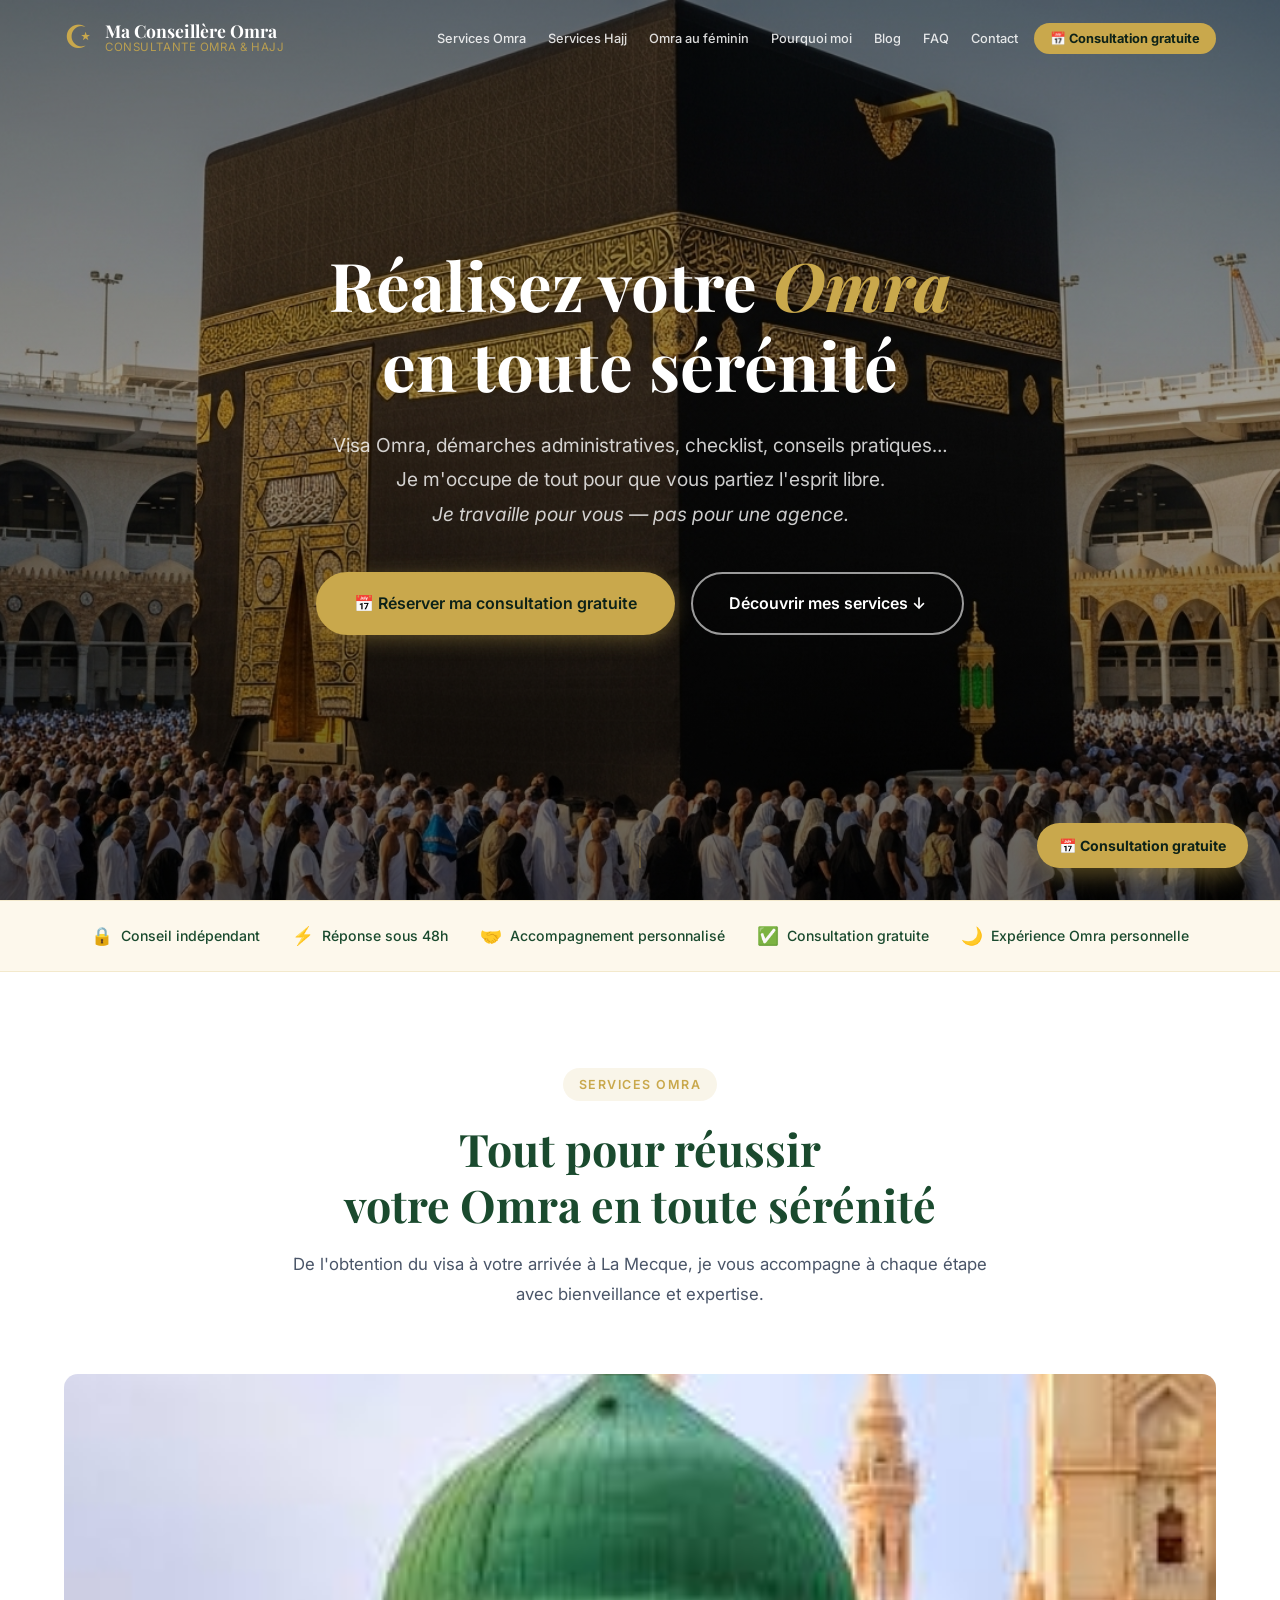
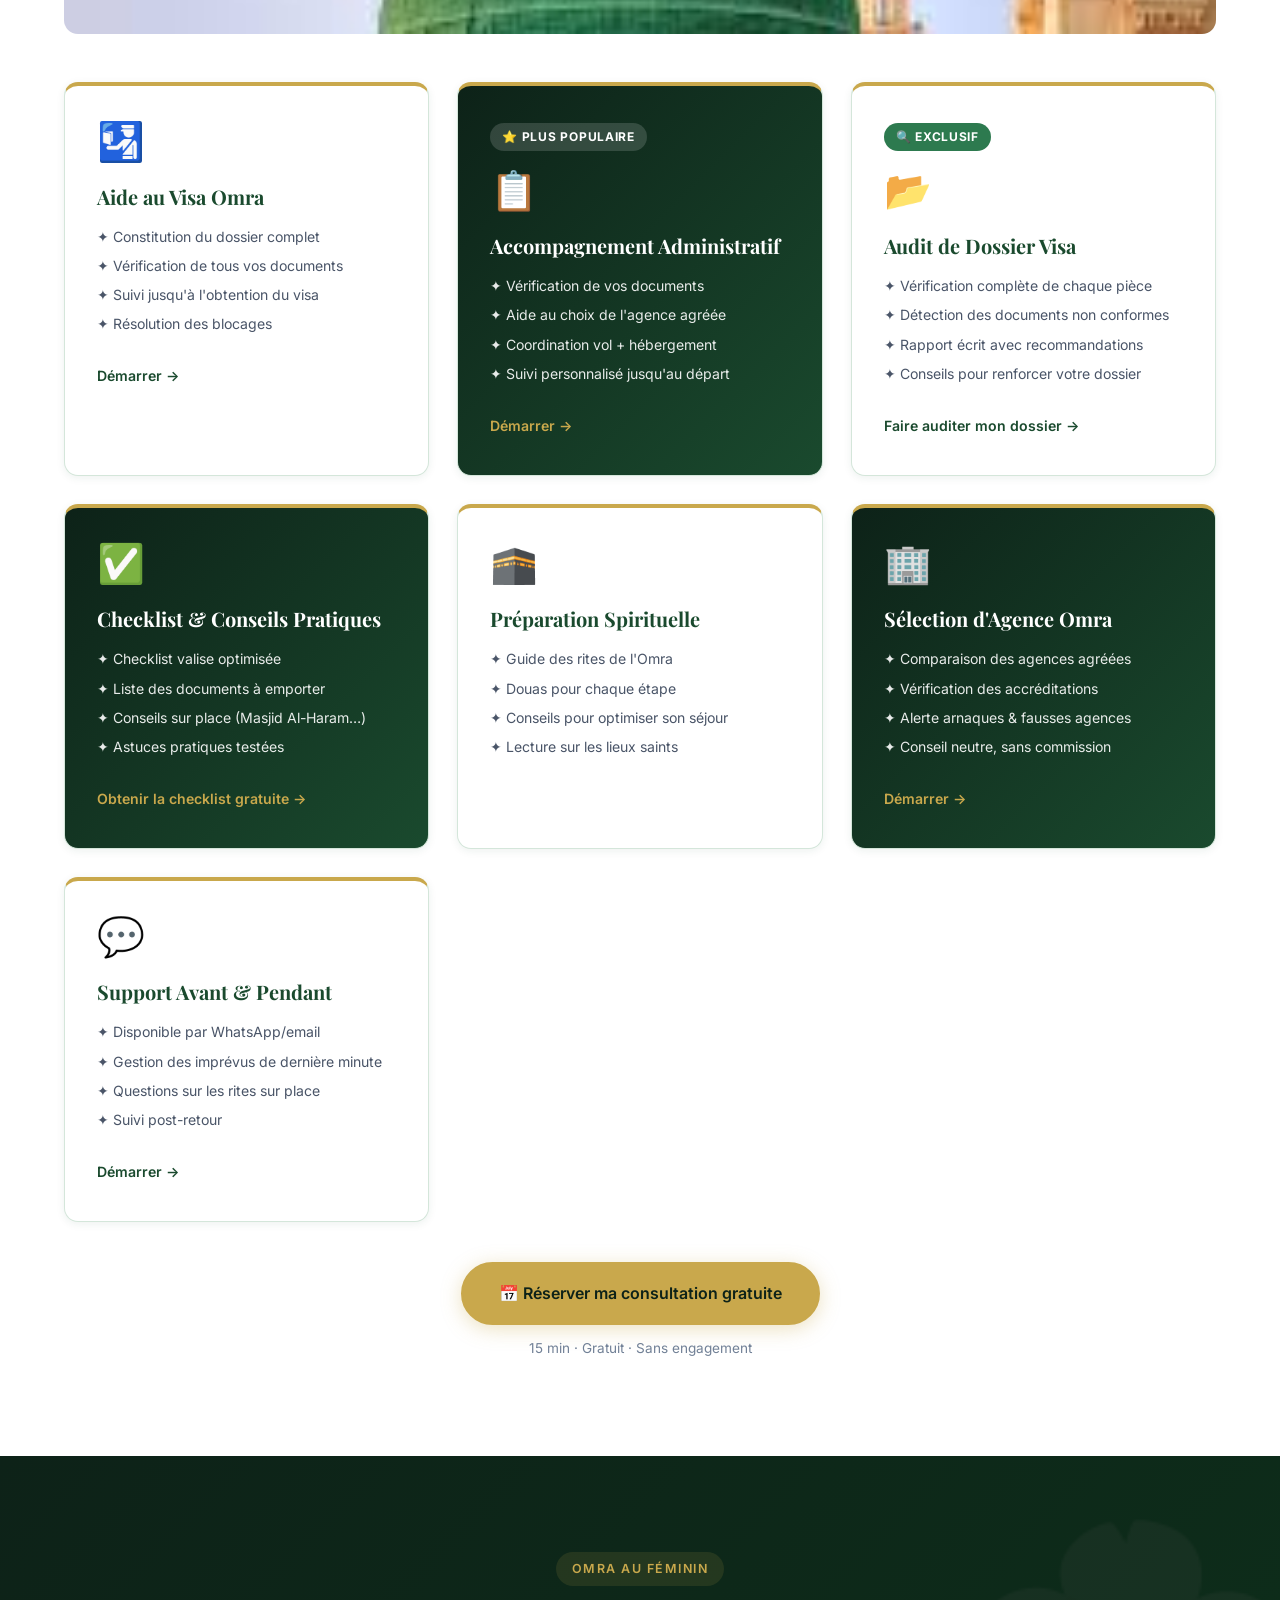
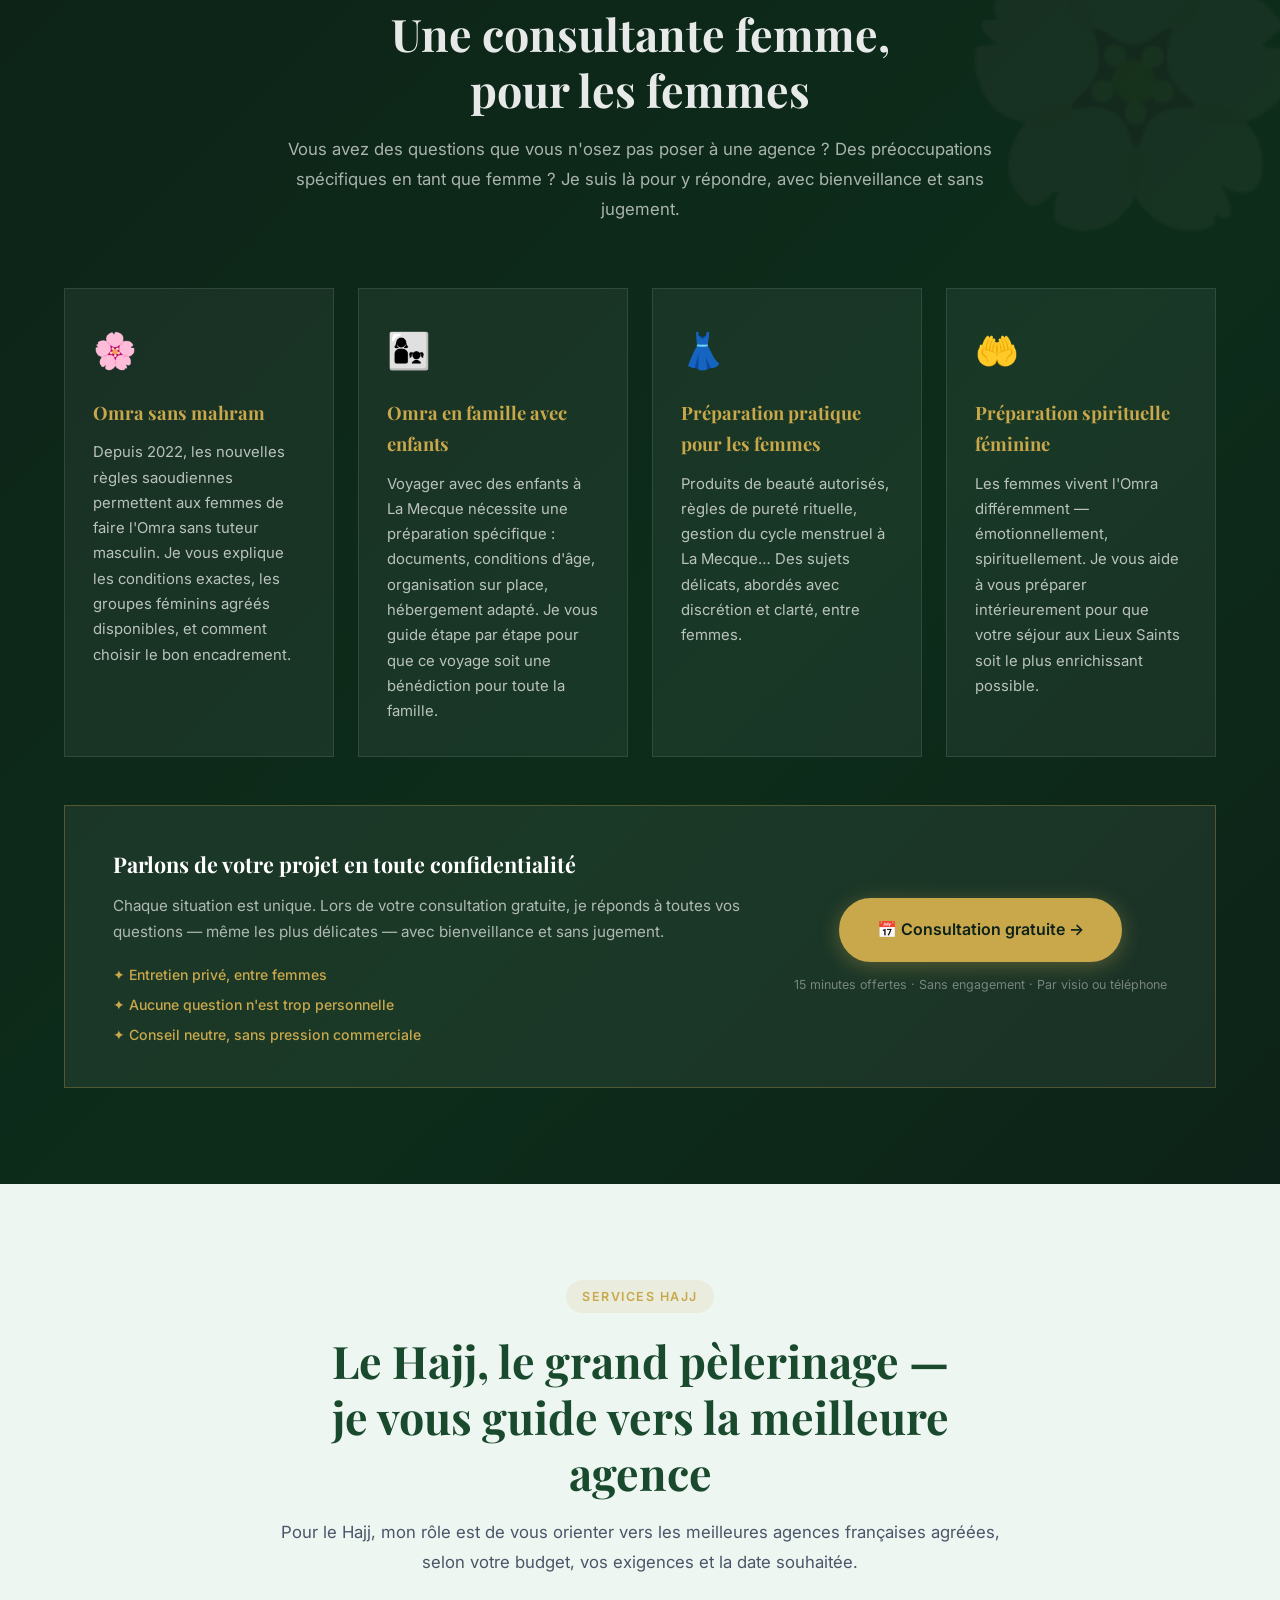
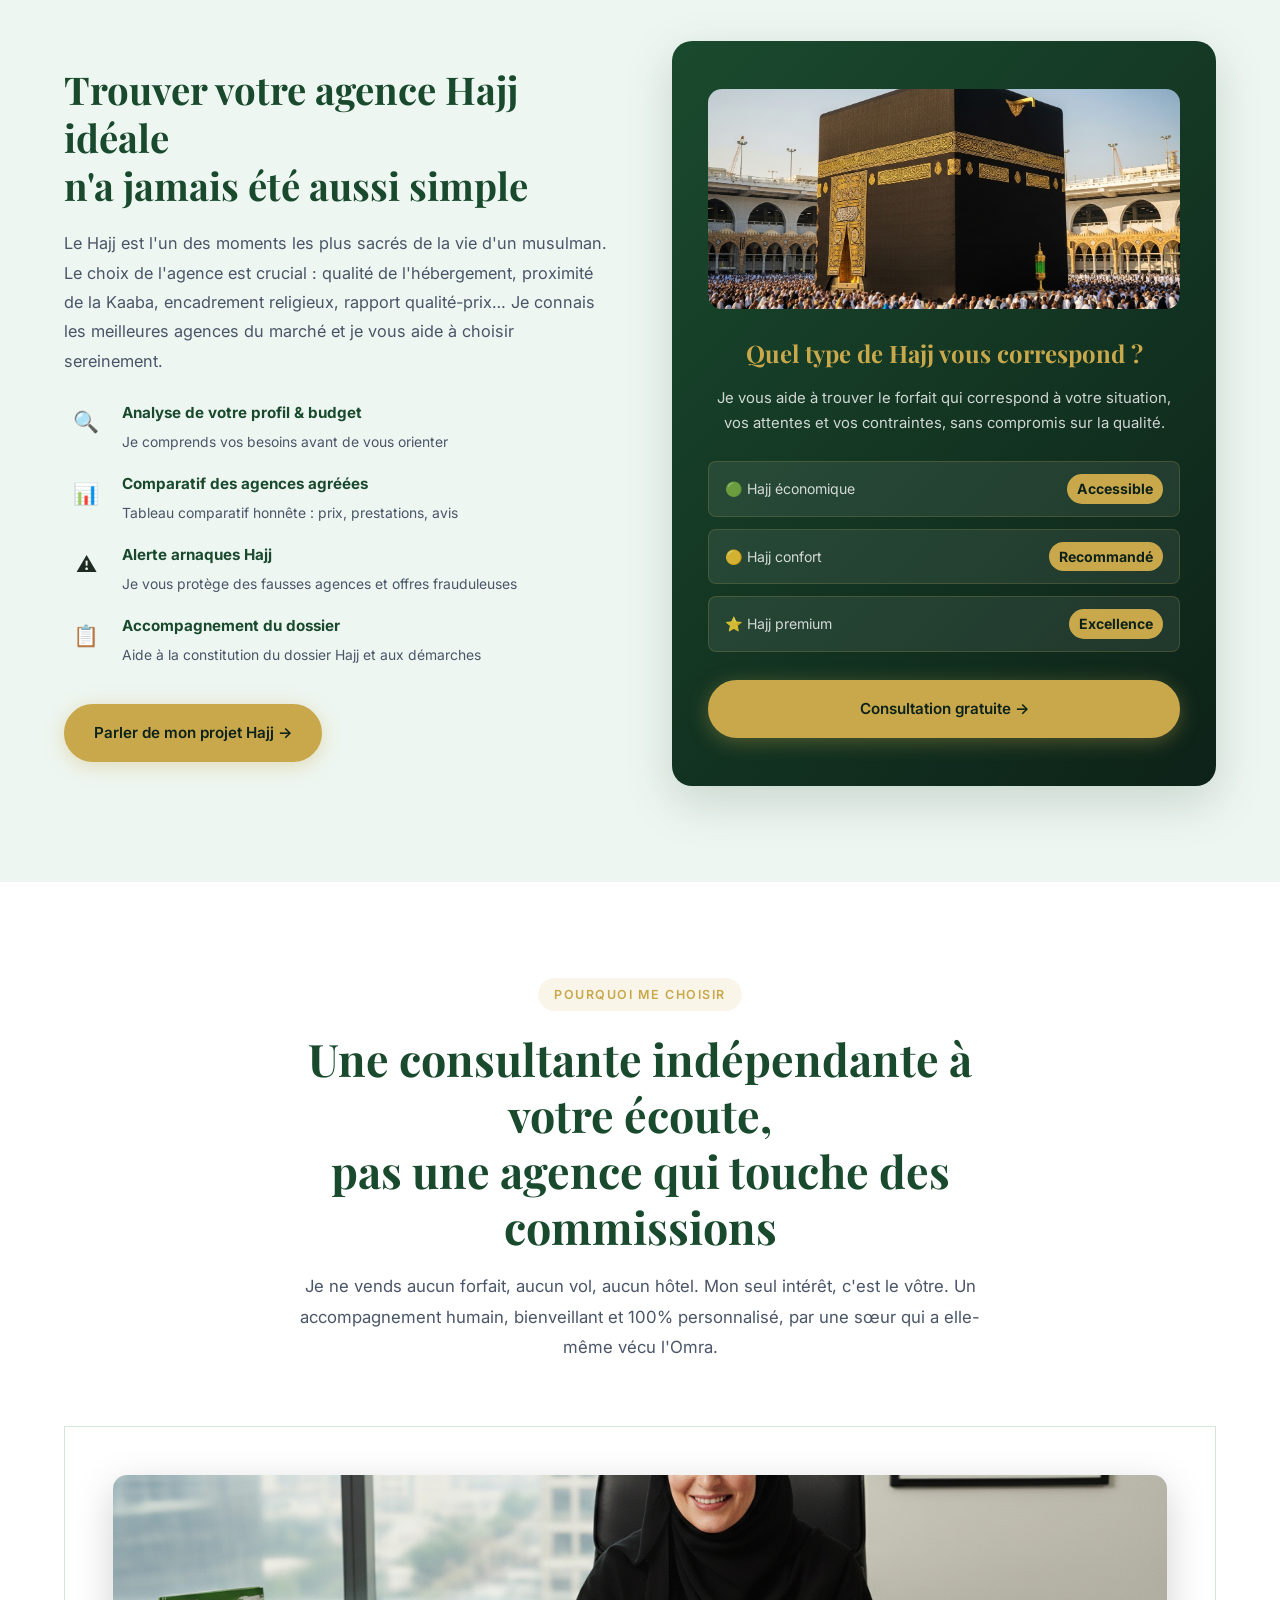
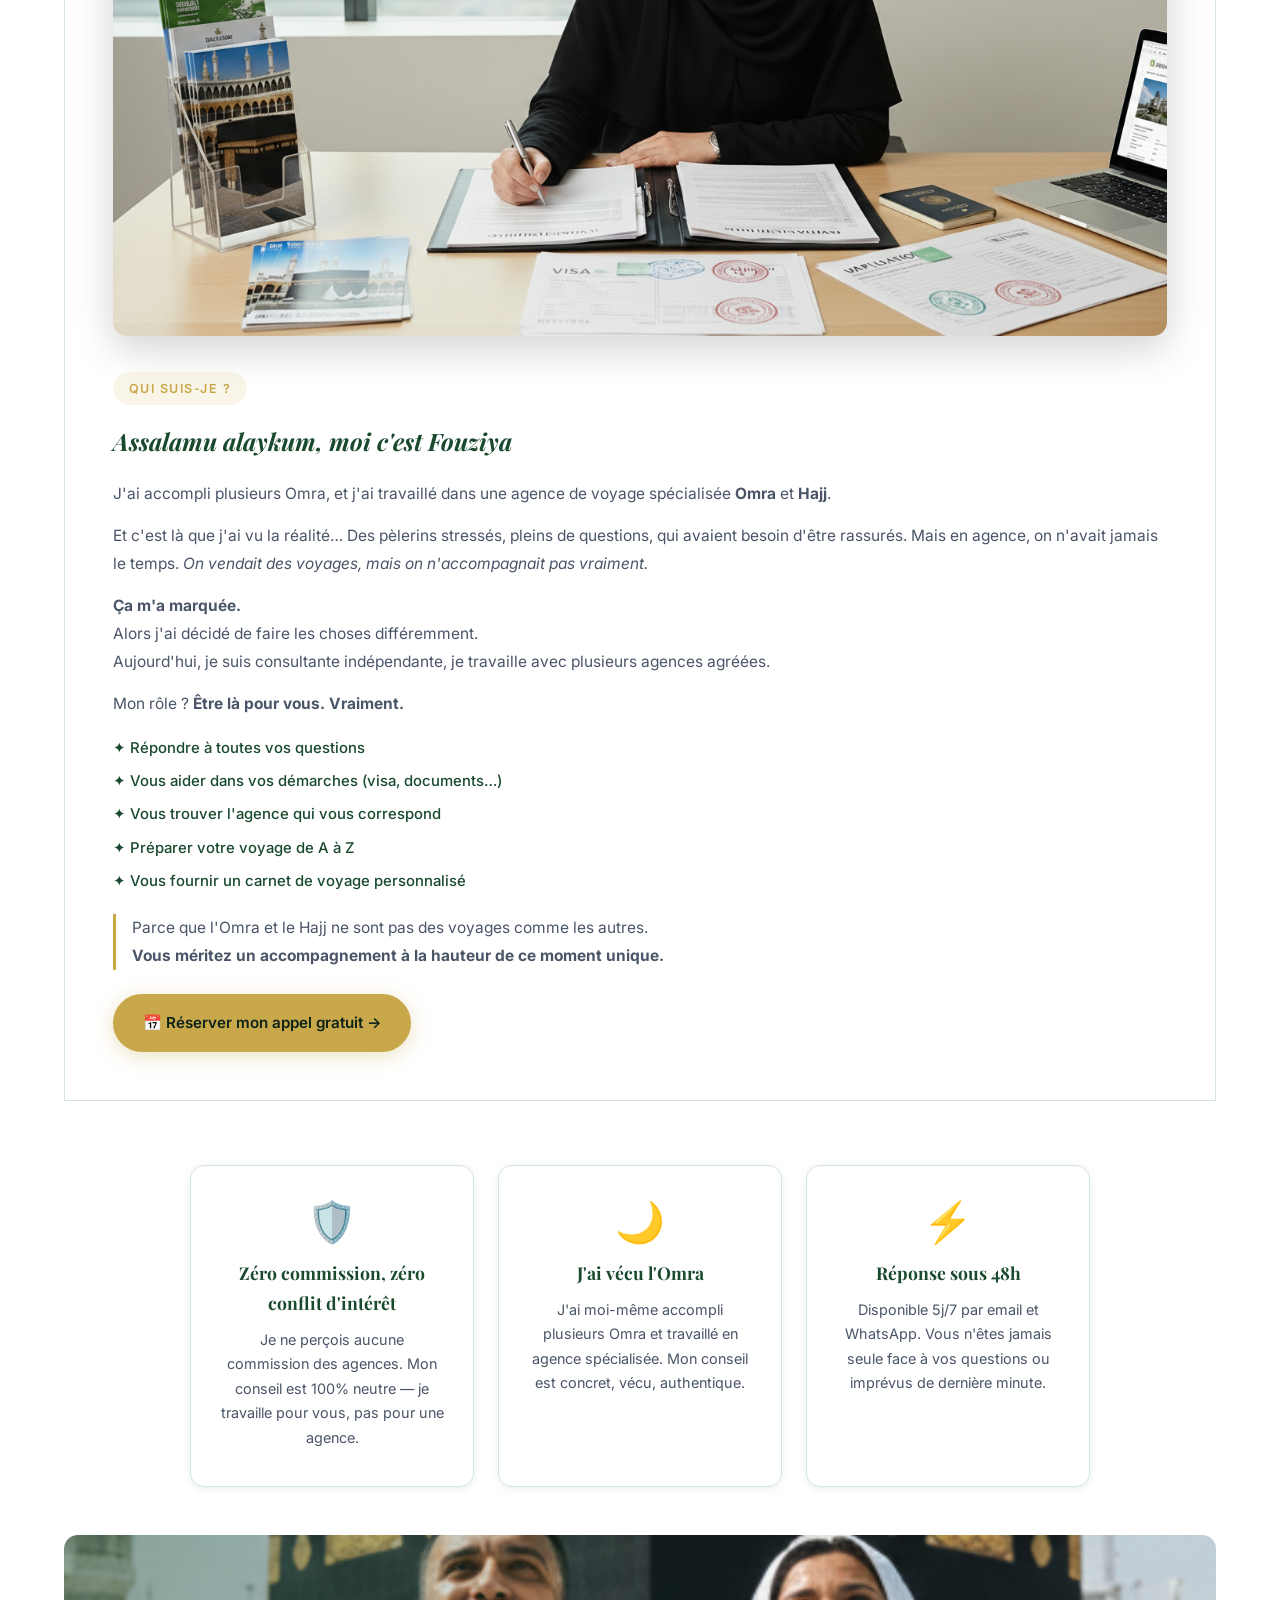
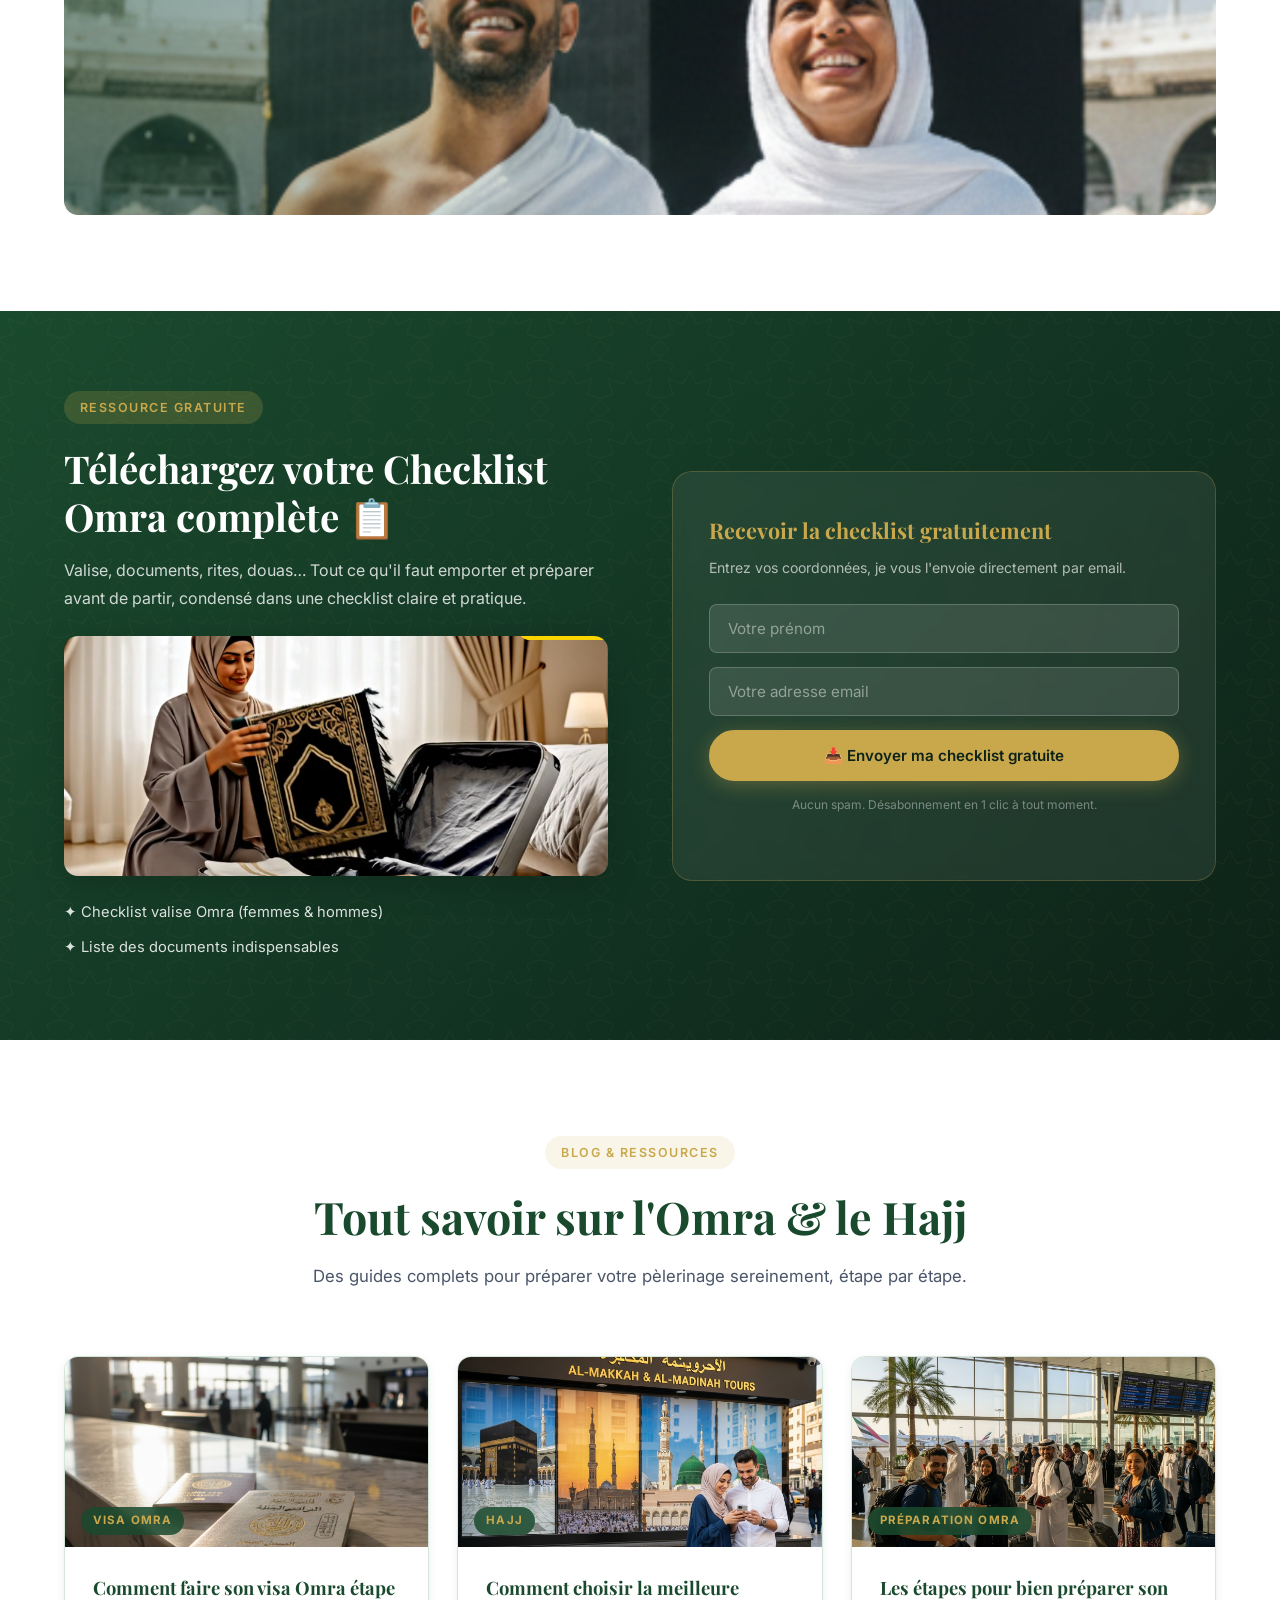
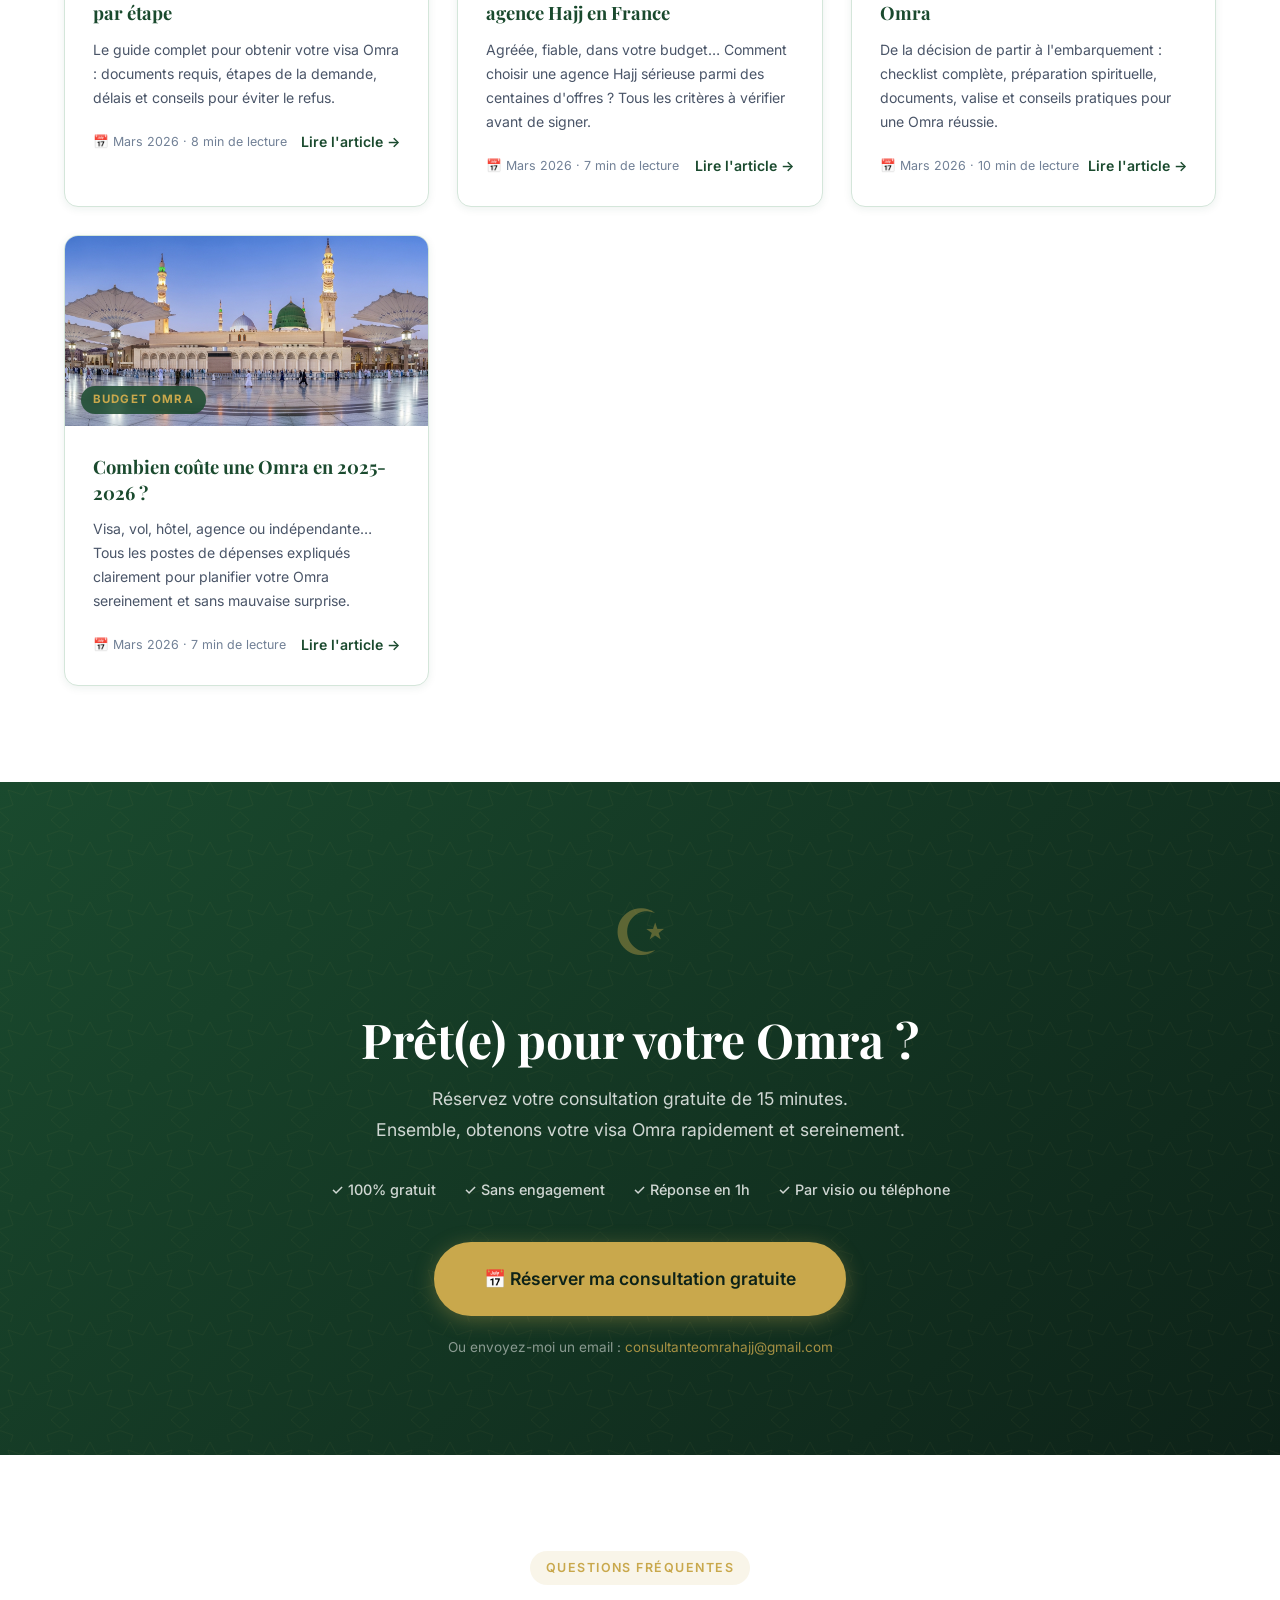
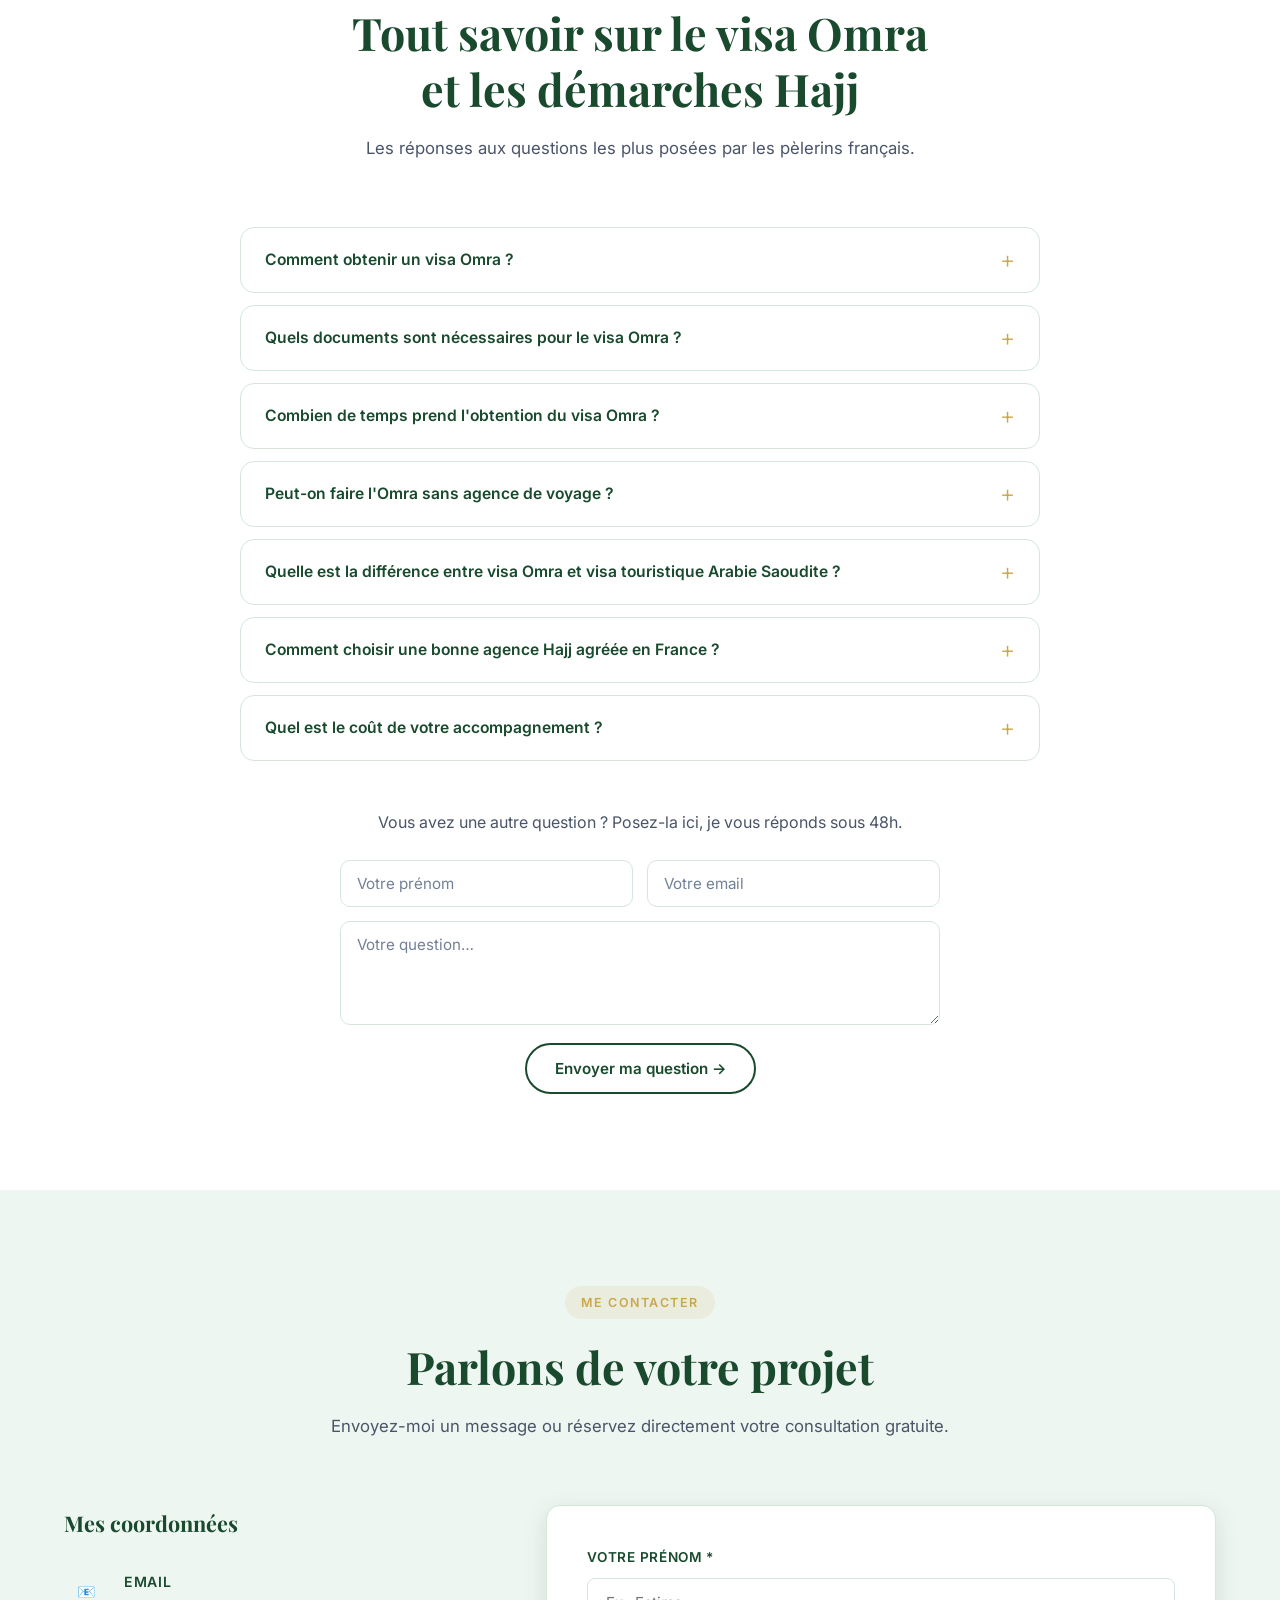
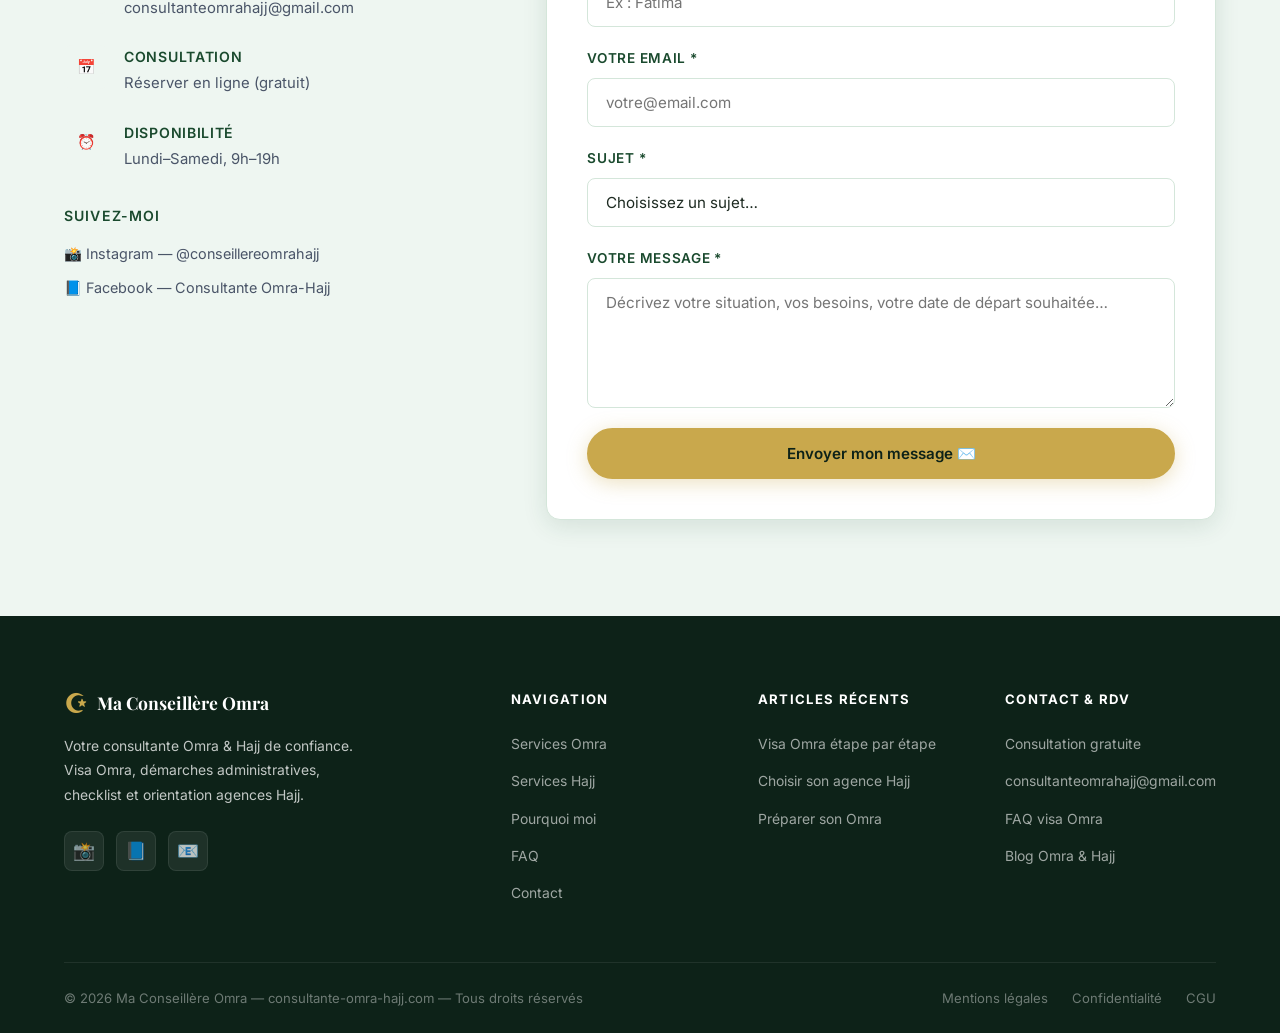
==== commit 83fd31e7: "Corrections textes : Prêt(e), réponse 1h, consultation 15 min Co-Authored-By: Claude Sonnet 4.6 <nor" ====
--- a/index.html
+++ b/index.html
@@ -696,7 +696,7 @@
 <section class="section--booking" id="reservation" aria-labelledby="booking-title">
   <div class="booking-content">
     <span class="booking-decoration" aria-hidden="true">☪</span>
-    <h2 class="booking-title" id="booking-title">Prête pour votre Omra ?</h2>
+    <h2 class="booking-title" id="booking-title">Prêt(e) pour votre Omra ?</h2>
     <p class="booking-subtitle">
       Réservez votre consultation gratuite de 15 minutes.<br>
       Ensemble, obtenons votre visa Omra rapidement et sereinement.
@@ -704,7 +704,7 @@
     <div class="booking-features">
       <span>✓ 100% gratuit</span>
       <span>✓ Sans engagement</span>
-      <span>✓ Réponse en 30 min</span>
+      <span>✓ Réponse en 1h</span>
       <span>✓ Par visio ou téléphone</span>
     </div>
     <a href="#" class="btn btn-primary btn-xl btn-pulse" onclick="openCalendly(); return false;">
